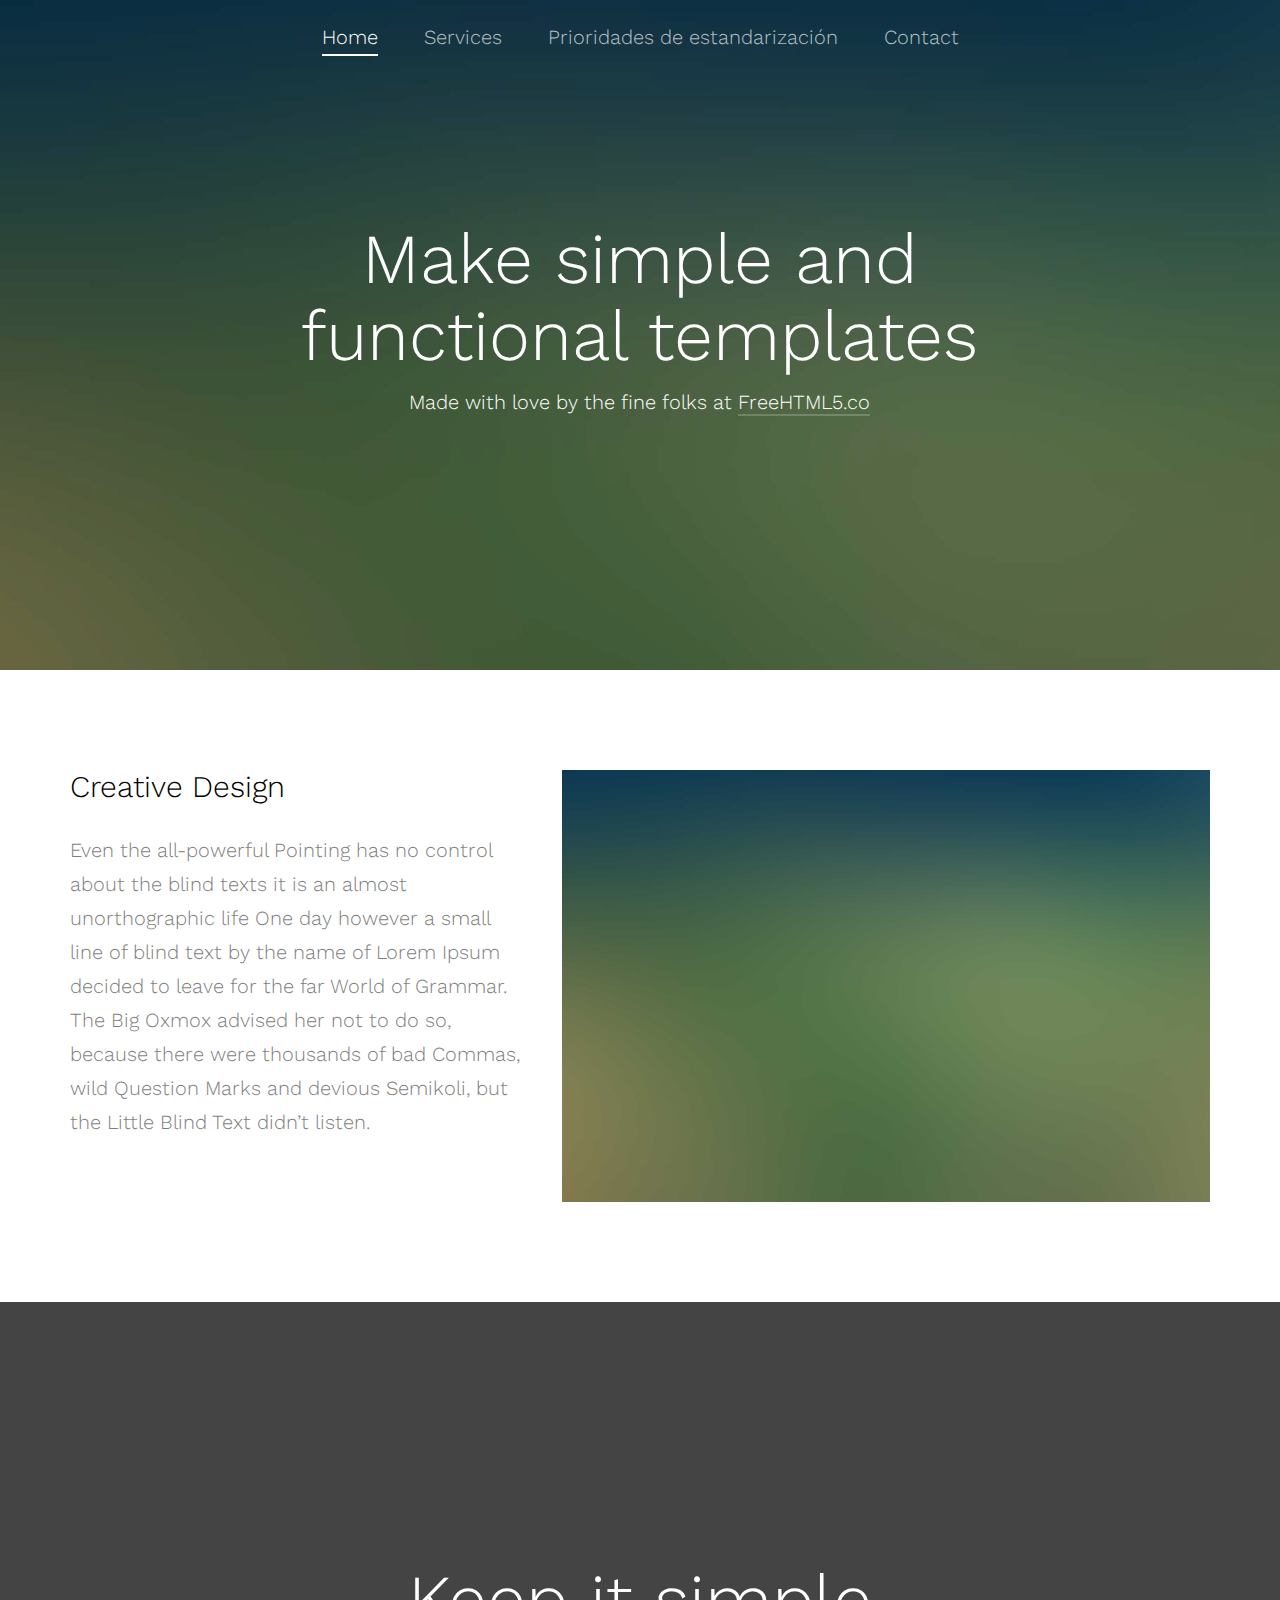
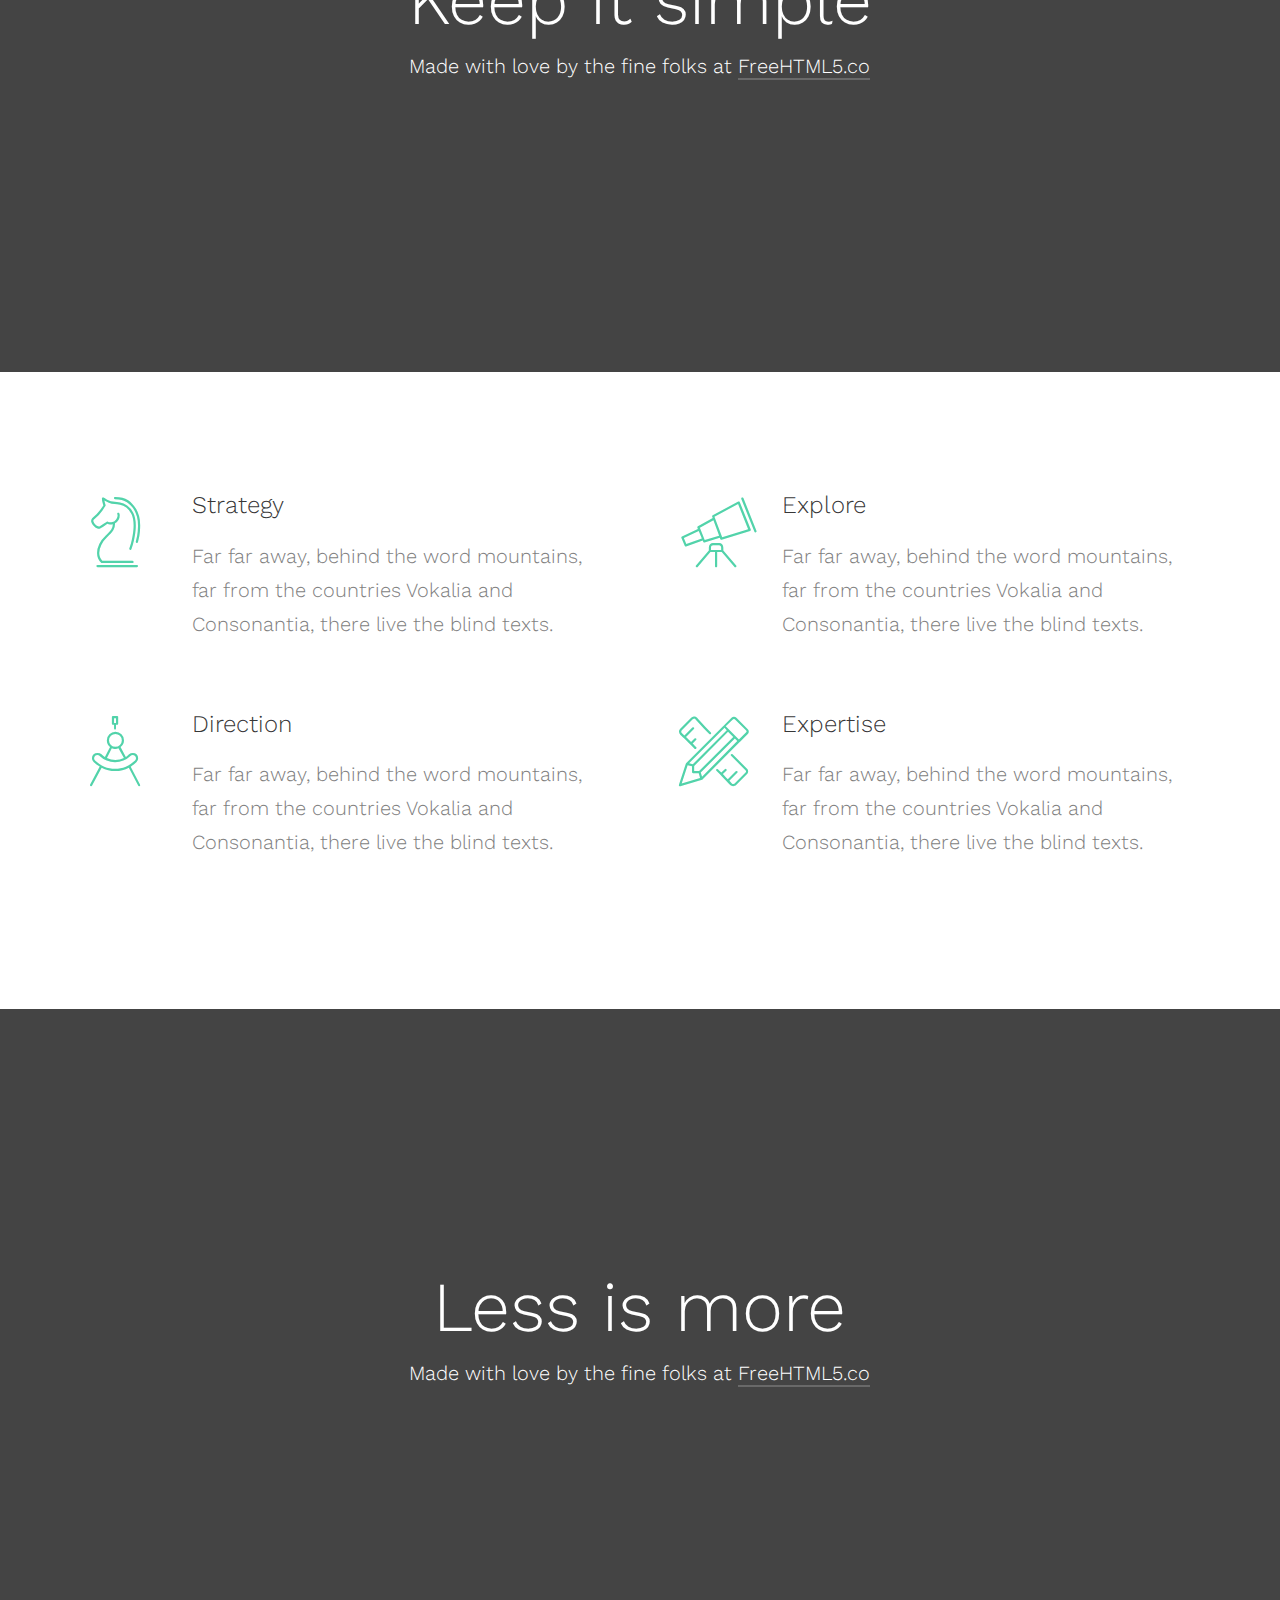
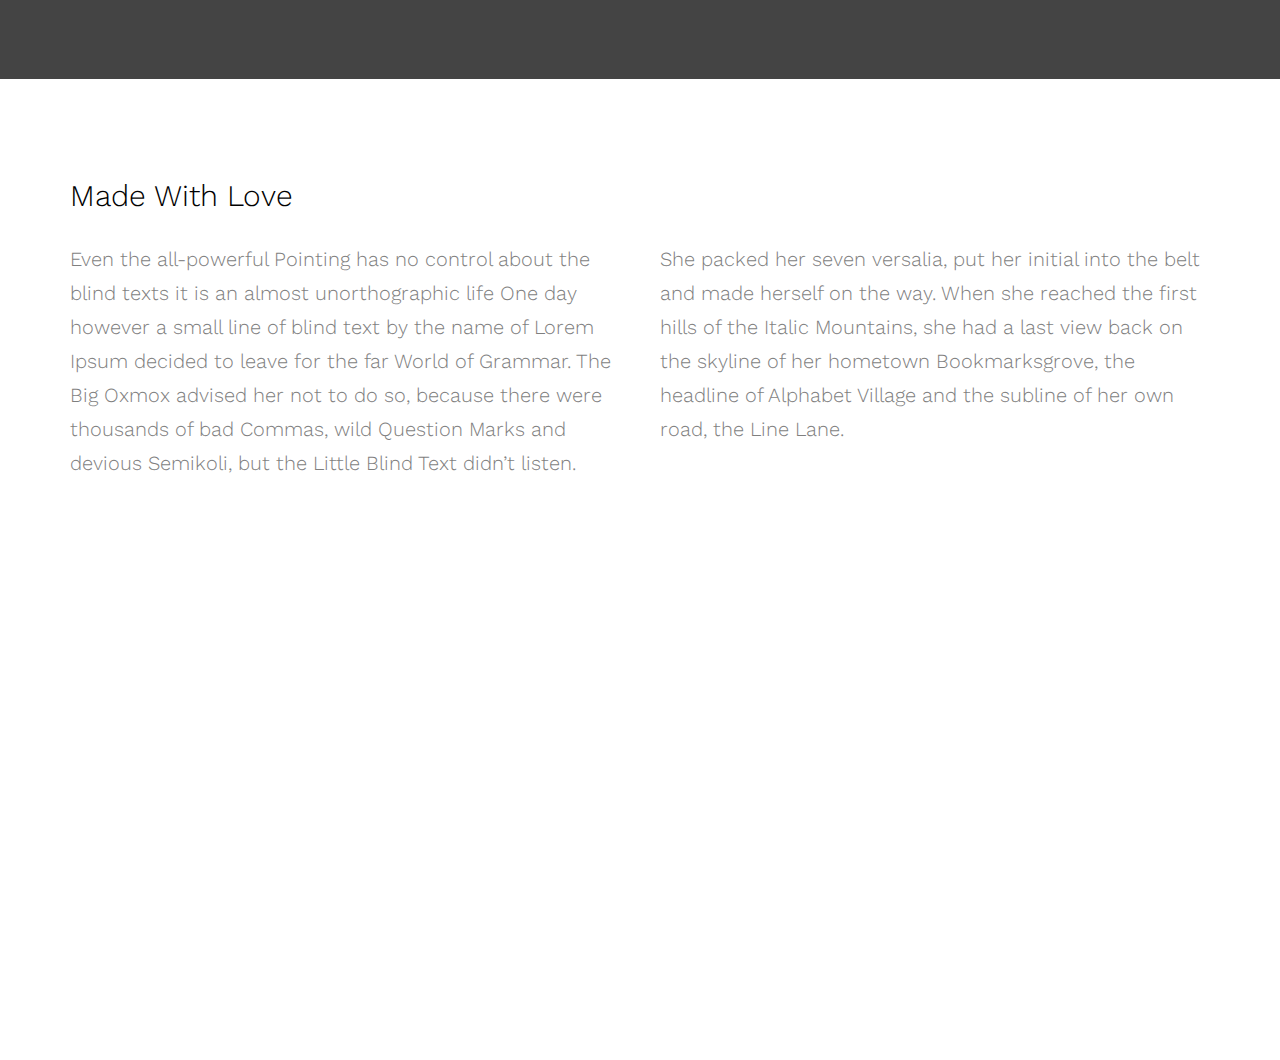
==== simple/index.html @ e77e8698 "Subiendo los cambios de la pagina about- Standarizacion" ====
<!DOCTYPE html>
<!--[if lt IE 7]>      <html class="no-js lt-ie9 lt-ie8 lt-ie7"> <![endif]-->
<!--[if IE 7]>         <html class="no-js lt-ie9 lt-ie8"> <![endif]-->
<!--[if IE 8]>         <html class="no-js lt-ie9"> <![endif]-->
<!--[if gt IE 8]><!--> <html class="no-js"> <!--<![endif]-->
	<head>
	<meta charset="utf-8">
	<meta http-equiv="X-UA-Compatible" content="IE=edge">
	<title>Simple &mdash; Free HTML5 Bootstrap Website Template by FreeHTML5.co</title>
	<meta name="viewport" content="width=device-width, initial-scale=1">
	<meta name="description" content="Free HTML5 Website Template by FreeHTML5.co" />
	<meta name="keywords" content="free html5, free template, free bootstrap, free website template, html5, css3, mobile first, responsive" />
	<meta name="author" content="FreeHTML5.co" />

  <!-- 
	//////////////////////////////////////////////////////

	FREE HTML5 TEMPLATE 
	DESIGNED & DEVELOPED by FreeHTML5.co
		
	Website: 		http://freehtml5.co/
	Email: 			info@freehtml5.co
	Twitter: 		http://twitter.com/fh5co
	Facebook: 		https://www.facebook.com/fh5co

	//////////////////////////////////////////////////////
	 -->

  	<!-- Facebook and Twitter integration -->
	<meta property="og:title" content=""/>
	<meta property="og:image" content=""/>
	<meta property="og:url" content=""/>
	<meta property="og:site_name" content=""/>
	<meta property="og:description" content=""/>
	<meta name="twitter:title" content="" />
	<meta name="twitter:image" content="" />
	<meta name="twitter:url" content="" />
	<meta name="twitter:card" content="" />

	<!-- Place favicon.ico and apple-touch-icon.png in the root directory -->
	<link rel="shortcut icon" href="favicon.ico">

	<link href='https://fonts.googleapis.com/css?family=Work+Sans:400,300,600,400italic,700' rel='stylesheet' type='text/css'>
	
	<!-- Animate.css -->
	<link rel="stylesheet" href="css/animate.css">
	
	<!-- Magnific Popup -->
	<link rel="stylesheet" href="css/magnific-popup.css">
	<!-- Bootstrap  -->
	<link rel="stylesheet" href="css/bootstrap.css">
	<!-- Icomoon Icon Fonts-->
	<link rel="stylesheet" href="css/icomoon.css">
	<!-- Theme style  -->
	<link rel="stylesheet" href="css/style.css">

	<!-- Modernizr JS -->
	<script src="js/modernizr-2.6.2.min.js"></script>
	<!-- FOR IE9 below -->
	<!--[if lt IE 9]>
	<script src="js/respond.min.js"></script>
	<![endif]-->

	</head>
	<body>
	
	<div id="fh5co-wrap">
		<header id="fh5co-header">
			<div class="container">
				<nav class="fh5co-main-nav">
					<ul>
						<li class="fh5co-active"><a href="index.html"><span>Home</span></a></li>
						<li><a href="services.html"><span>Services</span></a></li>
						<li><a href="about.html"><span>Prioridades de estandarización</span></a></li>
						<li><a href="contact.html"><span>Contact</span></a></li>
					</ul>
				</nav>
			</div>
		</header>

		<div class="fh5co-hero" style="background-image: url(images/hero_1.jpg);" data-stellar-background-ratio="0.5">
			<div class="overlay"></div>
			<div class="container">
				<div class="row">
					<div class="col-md-8 col-md-offset-2 col-sm-12 col-sm-offset-0 col-xs-12 col-xs-offset-0 text-center fh5co-table">
						<div class="fh5co-intro fh5co-table-cell">
							<h1 class="text-center">Make simple and functional templates</h1>
							<p>Made with love by the fine folks at <a href="http://freehtml5.co">FreeHTML5.co</a></p>
						</div>
					</div>
				</div>
			</div>
		</div>
		<div class="fh5co-section">
			<div class="container">
				<div class="row">
					<div class="col-md-5">
						<h2>Creative Design</h2>
						<p>Even the all-powerful Pointing has no control about the blind texts it is an almost unorthographic life One day however a small line of blind text by the name of Lorem Ipsum decided to leave for the far World of Grammar. The Big Oxmox advised her not to do so, because there were thousands of bad Commas, wild Question Marks and devious Semikoli, but the Little Blind Text didn’t listen.</p>
					</div>
					<div class="col-md-7">
						<img src="images/hero_1.jpg" alt="Free HTML5 by FreeHTML5.co" class="img-responsive">
					</div>
				</div>
			</div>
		</div>

		<div class="fh5co-parallax" style="background-image: url(images/hero_2.jpg);" data-stellar-background-ratio="0.5">
			<div class="overlay"></div>
			<div class="container">
				<div class="row">
					<div class="col-md-8 col-md-offset-2 col-sm-12 col-sm-offset-0 col-xs-12 col-xs-offset-0 text-center fh5co-table">
						<div class="fh5co-intro fh5co-table-cell">
							<h1 class="text-center">Keep it simple</h1>
							<p>Made with love by the fine folks at <a href="http://freehtml5.co">FreeHTML5.co</a></p>
						</div>
					</div>
				</div>
			</div>
		</div>

		<div class="fh5co-section">
			<div class="container">
				
				<div class="row">
					<div class="col-md-6">
						<div class="fh5co-feature animate-box" data-animate-effect="fadeInLeft">
							<div class="fh5co-icon">
								<i class="icon-strategy"></i>
							</div>
							<div class="fh5co-text">
								<h3>Strategy</h3>
								<p>Far far away, behind the word mountains, far from the countries Vokalia and Consonantia, there live the blind texts. </p>
							</div>
						</div>
					</div>
					<div class="col-md-6">
						<div class="fh5co-feature animate-box" data-animate-effect="fadeInLeft">
							<div class="fh5co-icon">
								<i class="icon-telescope"></i>
							</div>
							<div class="fh5co-text">
								<h3>Explore</h3>
								<p>Far far away, behind the word mountains, far from the countries Vokalia and Consonantia, there live the blind texts. </p>
							</div>
						</div>
					</div>

					<div class="col-md-6">
						<div class="fh5co-feature animate-box" data-animate-effect="fadeInLeft">
							<div class="fh5co-icon">
								<i class="icon-circle-compass"></i>
							</div>
							<div class="fh5co-text">
								<h3>Direction</h3>
								<p>Far far away, behind the word mountains, far from the countries Vokalia and Consonantia, there live the blind texts. </p>
							</div>
						</div>
					</div>
					<div class="col-md-6">
						<div class="fh5co-feature animate-box" data-animate-effect="fadeInLeft">
							<div class="fh5co-icon">
								<i class="icon-tools"></i>
							</div>
							<div class="fh5co-text">
								<h3>Expertise</h3>
								<p>Far far away, behind the word mountains, far from the countries Vokalia and Consonantia, there live the blind texts. </p>
							</div>
						</div>
					</div>

				</div>

			</div>
		</div>


		<div class="fh5co-parallax" style="background-image: url(images/hero_3.jpg);" data-stellar-background-ratio="0.5">
			<div class="overlay"></div>
			<div class="container">
				<div class="row">
					<div class="col-md-8 col-md-offset-2 col-sm-12 col-sm-offset-0 col-xs-12 col-xs-offset-0 text-center fh5co-table">
						<div class="fh5co-intro fh5co-table-cell">
							<h1 class="text-center">Less is more</h1>
							<p>Made with love by the fine folks at <a href="http://freehtml5.co">FreeHTML5.co</a></p>
						</div>
					</div>
				</div>
			</div>
		</div>

		<div class="fh5co-section">
			<div class="container">

				<div class="row">
					<div class="col-md-12">
						<div class="row">
							<div class="col-md-6">
								<h2>Made With Love</h2>
							</div>
						</div>
					</div>
					<div class="col-md-6">
						<p>Even the all-powerful Pointing has no control about the blind texts it is an almost unorthographic life One day however a small line of blind text by the name of Lorem Ipsum decided to leave for the far World of Grammar. The Big Oxmox advised her not to do so, because there were thousands of bad Commas, wild Question Marks and devious Semikoli, but the Little Blind Text didn’t listen.</p>
					</div>
					<div class="col-md-6">
						<p>She packed her seven versalia, put her initial into the belt and made herself on the way. When she reached the first hills of the Italic Mountains, she had a last view back on the skyline of her hometown Bookmarksgrove, the headline of Alphabet Village and the subline of her own road, the Line Lane.</p>
					</div>
				</div>

			</div>
		</div>

	</div> <!-- END fh5co-wrap -->


	<footer id="fh5co-footer">
		<div class="container">
			<div class="row">
				<div class="col-md-4">
					<h3>About Us</h3>
					<p>She packed her seven versalia, put her initial into the belt and made herself on the way. When she reached the first hills of the Italic Mountains.</p>
				</div>
				<div class="col-md-3 col-md-push-1">
					<h3>Quick Links</h3>
					<ul>
						<li><a href="#">About Us</a></li>
						<li><a href="#">Products</a></li>
						<li><a href="#">Services</a></li>
						<li><a href="#">Blog</a></li>
						<li><a href="#">Contact</a></li>
					</ul>
				</div>
				<div class="col-md-3 col-md-push-1">
					<h3>Follow Us</h3>
					<ul class="fh5co-social">
						<li><a href="#"><i class="icon-twitter"></i> <span>Twitter</span></a></li>
						<li><a href="#"><i class="icon-facebook"></i> <span>Facebook</span></a></li>
						<li><a href="#"><i class="icon-instagram"></i> <span>Instagram</span></a></li>
						<li><a href="#"><i class="icon-google"></i> <span>Google Plus</span></a></li>
					</ul>
				</div>
			</div>
			<div class="row">
				<div class="col-md-12 fh5co-copyright text-center">
					<p><small>&copy; 2016 Free HTML5 Simple. All Rights Reserved. </small> <small>Made with care by <a href="http://freehtml5.co/" target="_blank">FreeHTML5.co</a> Demo Images: <a href="http://unsplash.com" target="_blank">Unsplash</a></small></p>
				</div>
			</div>
		</div>
	</footer>
	
	<!-- jQuery -->
	<script src="js/jquery.min.js"></script>
	<!-- jQuery Easing -->
	<script src="js/jquery.easing.1.3.js"></script>
	<!-- Bootstrap -->
	<script src="js/bootstrap.min.js"></script>
	<!-- Waypoints -->
	<script src="js/jquery.waypoints.min.js"></script>
	<!-- Stellar -->
	<script src="js/jquery.stellar.min.js"></script>
	<!-- MAIN JS -->
	<script src="js/main.js"></script>

	</body>
</html>
---- simple/css/icomoon.css ----
@font-face {
    font-family: 'icomoon';
    src:    url('../fonts/icomoon/icomoon.eot?195opb');
    src:    url('../fonts/icomoon/icomoon.eot?195opb#iefix') format('embedded-opentype'),
        url('../fonts/icomoon/icomoon.ttf?195opb') format('truetype'),
        url('../fonts/icomoon/icomoon.woff?195opb') format('woff'),
        url('../fonts/icomoon/icomoon.svg?195opb#icomoon') format('svg');
    font-weight: normal;
    font-style: normal;
}

[class^="icon-"], [class*=" icon-"] {
    /* use !important to prevent issues with browser extensions that change fonts */
    font-family: 'icomoon' !important;
    speak: none;
    font-style: normal;
    font-weight: normal;
    font-variant: normal;
    text-transform: none;
    line-height: 1;

    /* Better Font Rendering =========== */
    -webkit-font-smoothing: antialiased;
    -moz-osx-font-smoothing: grayscale;
}

.icon-glass:before {
    content: "\f000";
}
.icon-music:before {
    content: "\f001";
}
.icon-search:before {
    content: "\f002";
}
.icon-envelope-o:before {
    content: "\f003";
}
.icon-heart:before {
    content: "\f004";
}
.icon-star:before {
    content: "\f005";
}
.icon-star-o:before {
    content: "\f006";
}
.icon-user:before {
    content: "\f007";
}
.icon-film:before {
    content: "\f008";
}
.icon-th-large:before {
    content: "\f009";
}
.icon-th:before {
    content: "\f00a";
}
.icon-th-list:before {
    content: "\f00b";
}
.icon-check:before {
    content: "\f00c";
}
.icon-close:before {
    content: "\f00d";
}
.icon-remove:before {
    content: "\f00d";
}
.icon-times:before {
    content: "\f00d";
}
.icon-search-plus:before {
    content: "\f00e";
}
.icon-search-minus:before {
    content: "\f010";
}
.icon-power-off:before {
    content: "\f011";
}
.icon-signal:before {
    content: "\f012";
}
.icon-cog:before {
    content: "\f013";
}
.icon-gear:before {
    content: "\f013";
}
.icon-trash-o:before {
    content: "\f014";
}
.icon-home:before {
    content: "\f015";
}
.icon-file-o:before {
    content: "\f016";
}
.icon-clock-o:before {
    content: "\f017";
}
.icon-road:before {
    content: "\f018";
}
.icon-download:before {
    content: "\f019";
}
.icon-arrow-circle-o-down:before {
    content: "\f01a";
}
.icon-arrow-circle-o-up:before {
    content: "\f01b";
}
.icon-inbox:before {
    content: "\f01c";
}
.icon-play-circle-o:before {
    content: "\f01d";
}
.icon-repeat:before {
    content: "\f01e";
}
.icon-rotate-right:before {
    content: "\f01e";
}
.icon-refresh:before {
    content: "\f021";
}
.icon-list-alt:before {
    content: "\f022";
}
.icon-lock:before {
    content: "\f023";
}
.icon-flag:before {
    content: "\f024";
}
.icon-headphones:before {
    content: "\f025";
}
.icon-volume-off:before {
    content: "\f026";
}
.icon-volume-down:before {
    content: "\f027";
}
.icon-volume-up:before {
    content: "\f028";
}
.icon-qrcode:before {
    content: "\f029";
}
.icon-barcode:before {
    content: "\f02a";
}
.icon-tag:before {
    content: "\f02b";
}
.icon-tags:before {
    content: "\f02c";
}
.icon-book:before {
    content: "\f02d";
}
.icon-bookmark:before {
    content: "\f02e";
}
.icon-print:before {
    content: "\f02f";
}
.icon-camera:before {
    content: "\f030";
}
.icon-font:before {
    content: "\f031";
}
.icon-bold:before {
    content: "\f032";
}
.icon-italic:before {
    content: "\f033";
}
.icon-text-height:before {
    content: "\f034";
}
.icon-text-width:before {
    content: "\f035";
}
.icon-align-left:before {
    content: "\f036";
}
.icon-align-center:before {
    content: "\f037";
}
.icon-align-right:before {
    content: "\f038";
}
.icon-align-justify:before {
    content: "\f039";
}
.icon-list:before {
    content: "\f03a";
}
.icon-dedent:before {
    content: "\f03b";
}
.icon-outdent:before {
    content: "\f03b";
}
.icon-indent:before {
    content: "\f03c";
}
.icon-video-camera:before {
    content: "\f03d";
}
.icon-image:before {
    content: "\f03e";
}
.icon-photo:before {
    content: "\f03e";
}
.icon-picture-o:before {
    content: "\f03e";
}
.icon-pencil:before {
    content: "\f040";
}
.icon-map-marker:before {
    content: "\f041";
}
.icon-adjust:before {
    content: "\f042";
}
.icon-tint:before {
    content: "\f043";
}
.icon-edit:before {
    content: "\f044";
}
.icon-pencil-square-o:before {
    content: "\f044";
}
.icon-share-square-o:before {
    content: "\f045";
}
.icon-check-square-o:before {
    content: "\f046";
}
.icon-arrows:before {
    content: "\f047";
}
.icon-step-backward:before {
    content: "\f048";
}
.icon-fast-backward:before {
    content: "\f049";
}
.icon-backward:before {
    content: "\f04a";
}
.icon-play:before {
    content: "\f04b";
}
.icon-pause:before {
    content: "\f04c";
}
.icon-stop:before {
    content: "\f04d";
}
.icon-forward:before {
    content: "\f04e";
}
.icon-fast-forward:before {
    content: "\f050";
}
.icon-step-forward:before {
    content: "\f051";
}
.icon-eject:before {
    content: "\f052";
}
.icon-chevron-left:before {
    content: "\f053";
}
.icon-chevron-right:before {
    content: "\f054";
}
.icon-plus-circle:before {
    content: "\f055";
}
.icon-minus-circle:before {
    content: "\f056";
}
.icon-times-circle:before {
    content: "\f057";
}
.icon-check-circle:before {
    content: "\f058";
}
.icon-question-circle:before {
    content: "\f059";
}
.icon-info-circle:before {
    content: "\f05a";
}
.icon-crosshairs:before {
    content: "\f05b";
}
.icon-times-circle-o:before {
    content: "\f05c";
}
.icon-check-circle-o:before {
    content: "\f05d";
}
.icon-ban:before {
    content: "\f05e";
}
.icon-arrow-left:before {
    content: "\f060";
}
.icon-arrow-right:before {
    content: "\f061";
}
.icon-arrow-up:before {
    content: "\f062";
}
.icon-arrow-down:before {
    content: "\f063";
}
.icon-mail-forward:before {
    content: "\f064";
}
.icon-share:before {
    content: "\f064";
}
.icon-expand:before {
    content: "\f065";
}
.icon-compress:before {
    content: "\f066";
}
.icon-plus:before {
    content: "\f067";
}
.icon-minus:before {
    content: "\f068";
}
.icon-asterisk:before {
    content: "\f069";
}
.icon-exclamation-circle:before {
    content: "\f06a";
}
.icon-gift:before {
    content: "\f06b";
}
.icon-leaf:before {
    content: "\f06c";
}
.icon-fire:before {
    content: "\f06d";
}
.icon-eye:before {
    content: "\f06e";
}
.icon-eye-slash:before {
    content: "\f070";
}
.icon-exclamation-triangle:before {
    content: "\f071";
}
.icon-warning:before {
    content: "\f071";
}
.icon-plane:before {
    content: "\f072";
}
.icon-calendar:before {
    content: "\f073";
}
.icon-random:before {
    content: "\f074";
}
.icon-comment:before {
    content: "\f075";
}
.icon-magnet:before {
    content: "\f076";
}
.icon-chevron-up:before {
    content: "\f077";
}
.icon-chevron-down:before {
    content: "\f078";
}
.icon-retweet:before {
    content: "\f079";
}
.icon-shopping-cart:before {
    content: "\f07a";
}
.icon-folder:before {
    content: "\f07b";
}
.icon-folder-open:before {
    content: "\f07c";
}
.icon-arrows-v:before {
    content: "\f07d";
}
.icon-arrows-h:before {
    content: "\f07e";
}
.icon-bar-chart:before {
    content: "\f080";
}
.icon-bar-chart-o:before {
    content: "\f080";
}
.icon-twitter-square:before {
    content: "\f081";
}
.icon-facebook-square:before {
    content: "\f082";
}
.icon-camera-retro:before {
    content: "\f083";
}
.icon-key:before {
    content: "\f084";
}
.icon-cogs:before {
    content: "\f085";
}
.icon-gears:before {
    content: "\f085";
}
.icon-comments:before {
    content: "\f086";
}
.icon-thumbs-o-up:before {
    content: "\f087";
}
.icon-thumbs-o-down:before {
    content: "\f088";
}
.icon-star-half:before {
    content: "\f089";
}
.icon-heart-o:before {
    content: "\f08a";
}
.icon-sign-out:before {
    content: "\f08b";
}
.icon-linkedin-square:before {
    content: "\f08c";
}
.icon-thumb-tack:before {
    content: "\f08d";
}
.icon-external-link:before {
    content: "\f08e";
}
.icon-sign-in:before {
    content: "\f090";
}
.icon-trophy:before {
    content: "\f091";
}
.icon-github-square:before {
    content: "\f092";
}
.icon-upload:before {
    content: "\f093";
}
.icon-lemon-o:before {
    content: "\f094";
}
.icon-phone:before {
    content: "\f095";
}
.icon-square-o:before {
    content: "\f096";
}
.icon-bookmark-o:before {
    content: "\f097";
}
.icon-phone-square:before {
    content: "\f098";
}
.icon-twitter:before {
    content: "\f099";
}
.icon-facebook:before {
    content: "\f09a";
}
.icon-facebook-f:before {
    content: "\f09a";
}
.icon-github:before {
    content: "\f09b";
}
.icon-unlock:before {
    content: "\f09c";
}
.icon-credit-card:before {
    content: "\f09d";
}
.icon-feed:before {
    content: "\f09e";
}
.icon-rss:before {
    content: "\f09e";
}
.icon-hdd-o:before {
    content: "\f0a0";
}
.icon-bullhorn:before {
    content: "\f0a1";
}
.icon-bell-o:before {
    content: "\f0a2";
}
.icon-certificate:before {
    content: "\f0a3";
}
.icon-hand-o-right:before {
    content: "\f0a4";
}
.icon-hand-o-left:before {
    content: "\f0a5";
}
.icon-hand-o-up:before {
    content: "\f0a6";
}
.icon-hand-o-down:before {
    content: "\f0a7";
}
.icon-arrow-circle-left:before {
    content: "\f0a8";
}
.icon-arrow-circle-right:before {
    content: "\f0a9";
}
.icon-arrow-circle-up:before {
    content: "\f0aa";
}
.icon-arrow-circle-down:before {
    content: "\f0ab";
}
.icon-globe:before {
    content: "\f0ac";
}
.icon-wrench:before {
    content: "\f0ad";
}
.icon-tasks:before {
    content: "\f0ae";
}
.icon-filter:before {
    content: "\f0b0";
}
.icon-briefcase:before {
    content: "\f0b1";
}
.icon-arrows-alt:before {
    content: "\f0b2";
}
.icon-group:before {
    content: "\f0c0";
}
.icon-users:before {
    content: "\f0c0";
}
.icon-chain:before {
    content: "\f0c1";
}
.icon-link:before {
    content: "\f0c1";
}
.icon-cloud:before {
    content: "\f0c2";
}
.icon-flask:before {
    content: "\f0c3";
}
.icon-cut:before {
    content: "\f0c4";
}
.icon-scissors:before {
    content: "\f0c4";
}
.icon-copy:before {
    content: "\f0c5";
}
.icon-files-o:before {
    content: "\f0c5";
}
.icon-paperclip:before {
    content: "\f0c6";
}
.icon-floppy-o:before {
    content: "\f0c7";
}
.icon-save:before {
    content: "\f0c7";
}
.icon-square:before {
    content: "\f0c8";
}
.icon-bars:before {
    content: "\f0c9";
}
.icon-navicon:before {
    content: "\f0c9";
}
.icon-reorder:before {
    content: "\f0c9";
}
.icon-list-ul:before {
    content: "\f0ca";
}
.icon-list-ol:before {
    content: "\f0cb";
}
.icon-strikethrough:before {
    content: "\f0cc";
}
.icon-underline:before {
    content: "\f0cd";
}
.icon-table:before {
    content: "\f0ce";
}
.icon-magic:before {
    content: "\f0d0";
}
.icon-truck:before {
    content: "\f0d1";
}
.icon-pinterest:before {
    content: "\f0d2";
}
.icon-pinterest-square:before {
    content: "\f0d3";
}
.icon-google-plus-square:before {
    content: "\f0d4";
}
.icon-google-plus:before {
    content: "\f0d5";
}
.icon-money:before {
    content: "\f0d6";
}
.icon-caret-down:before {
    content: "\f0d7";
}
.icon-caret-up:before {
    content: "\f0d8";
}
.icon-caret-left:before {
    content: "\f0d9";
}
.icon-caret-right:before {
    content: "\f0da";
}
.icon-columns:before {
    content: "\f0db";
}
.icon-sort:before {
    content: "\f0dc";
}
.icon-unsorted:before {
    content: "\f0dc";
}
.icon-sort-desc:before {
    content: "\f0dd";
}
.icon-sort-down:before {
    content: "\f0dd";
}
.icon-sort-asc:before {
    content: "\f0de";
}
.icon-sort-up:before {
    content: "\f0de";
}
.icon-envelope:before {
    content: "\f0e0";
}
.icon-linkedin:before {
    content: "\f0e1";
}
.icon-rotate-left:before {
    content: "\f0e2";
}
.icon-undo:before {
    content: "\f0e2";
}
.icon-gavel:before {
    content: "\f0e3";
}
.icon-legal:before {
    content: "\f0e3";
}
.icon-dashboard:before {
    content: "\f0e4";
}
.icon-tachometer:before {
    content: "\f0e4";
}
.icon-comment-o:before {
    content: "\f0e5";
}
.icon-comments-o:before {
    content: "\f0e6";
}
.icon-bolt:before {
    content: "\f0e7";
}
.icon-flash:before {
    content: "\f0e7";
}
.icon-sitemap:before {
    content: "\f0e8";
}
.icon-umbrella:before {
    content: "\f0e9";
}
.icon-clipboard:before {
    content: "\f0ea";
}
.icon-paste:before {
    content: "\f0ea";
}
.icon-lightbulb-o:before {
    content: "\f0eb";
}
.icon-exchange:before {
    content: "\f0ec";
}
.icon-cloud-download:before {
    content: "\f0ed";
}
.icon-cloud-upload:before {
    content: "\f0ee";
}
.icon-user-md:before {
    content: "\f0f0";
}
.icon-stethoscope:before {
    content: "\f0f1";
}
.icon-suitcase:before {
    content: "\f0f2";
}
.icon-bell:before {
    content: "\f0f3";
}
.icon-coffee:before {
    content: "\f0f4";
}
.icon-cutlery:before {
    content: "\f0f5";
}
.icon-file-text-o:before {
    content: "\f0f6";
}
.icon-building-o:before {
    content: "\f0f7";
}
.icon-hospital-o:before {
    content: "\f0f8";
}
.icon-ambulance:before {
    content: "\f0f9";
}
.icon-medkit:before {
    content: "\f0fa";
}
.icon-fighter-jet:before {
    content: "\f0fb";
}
.icon-beer:before {
    content: "\f0fc";
}
.icon-h-square:before {
    content: "\f0fd";
}
.icon-plus-square:before {
    content: "\f0fe";
}
.icon-angle-double-left:before {
    content: "\f100";
}
.icon-angle-double-right:before {
    content: "\f101";
}
.icon-angle-double-up:before {
    content: "\f102";
}
.icon-angle-double-down:before {
    content: "\f103";
}
.icon-angle-left:before {
    content: "\f104";
}
.icon-angle-right:before {
    content: "\f105";
}
.icon-angle-up:before {
    content: "\f106";
}
.icon-angle-down:before {
    content: "\f107";
}
.icon-desktop:before {
    content: "\f108";
}
.icon-laptop:before {
    content: "\f109";
}
.icon-tablet:before {
    content: "\f10a";
}
.icon-mobile:before {
    content: "\f10b";
}
.icon-mobile-phone:before {
    content: "\f10b";
}
.icon-circle-o:before {
    content: "\f10c";
}
.icon-quote-left:before {
    content: "\f10d";
}
.icon-quote-right:before {
    content: "\f10e";
}
.icon-spinner:before {
    content: "\f110";
}
.icon-circle:before {
    content: "\f111";
}
.icon-mail-reply:before {
    content: "\f112";
}
.icon-reply:before {
    content: "\f112";
}
.icon-github-alt:before {
    content: "\f113";
}
.icon-folder-o:before {
    content: "\f114";
}
.icon-folder-open-o:before {
    content: "\f115";
}
.icon-smile-o:before {
    content: "\f118";
}
.icon-frown-o:before {
    content: "\f119";
}
.icon-meh-o:before {
    content: "\f11a";
}
.icon-gamepad:before {
    content: "\f11b";
}
.icon-keyboard-o:before {
    content: "\f11c";
}
.icon-flag-o:before {
    content: "\f11d";
}
.icon-flag-checkered:before {
    content: "\f11e";
}
.icon-terminal:before {
    content: "\f120";
}
.icon-code:before {
    content: "\f121";
}
.icon-mail-reply-all:before {
    content: "\f122";
}
.icon-reply-all:before {
    content: "\f122";
}
.icon-star-half-empty:before {
    content: "\f123";
}
.icon-star-half-full:before {
    content: "\f123";
}
.icon-star-half-o:before {
    content: "\f123";
}
.icon-location-arrow:before {
    content: "\f124";
}
.icon-crop:before {
    content: "\f125";
}
.icon-code-fork:before {
    content: "\f126";
}
.icon-chain-broken:before {
    content: "\f127";
}
.icon-unlink:before {
    content: "\f127";
}
.icon-question:before {
    content: "\f128";
}
.icon-info:before {
    content: "\f129";
}
.icon-exclamation:before {
    content: "\f12a";
}
.icon-superscript:before {
    content: "\f12b";
}
.icon-subscript:before {
    content: "\f12c";
}
.icon-eraser:before {
    content: "\f12d";
}
.icon-puzzle-piece:before {
    content: "\f12e";
}
.icon-microphone:before {
    content: "\f130";
}
.icon-microphone-slash:before {
    content: "\f131";
}
.icon-shield:before {
    content: "\f132";
}
.icon-calendar-o:before {
    content: "\f133";
}
.icon-fire-extinguisher:before {
    content: "\f134";
}
.icon-rocket:before {
    content: "\f135";
}
.icon-maxcdn:before {
    content: "\f136";
}
.icon-chevron-circle-left:before {
    content: "\f137";
}
.icon-chevron-circle-right:before {
    content: "\f138";
}
.icon-chevron-circle-up:before {
    content: "\f139";
}
.icon-chevron-circle-down:before {
    content: "\f13a";
}
.icon-html5:before {
    content: "\f13b";
}
.icon-css3:before {
    content: "\f13c";
}
.icon-anchor:before {
    content: "\f13d";
}
.icon-unlock-alt:before {
    content: "\f13e";
}
.icon-bullseye:before {
    content: "\f140";
}
.icon-ellipsis-h:before {
    content: "\f141";
}
.icon-ellipsis-v:before {
    content: "\f142";
}
.icon-rss-square:before {
    content: "\f143";
}
.icon-play-circle:before {
    content: "\f144";
}
.icon-ticket:before {
    content: "\f145";
}
.icon-minus-square:before {
    content: "\f146";
}
.icon-minus-square-o:before {
    content: "\f147";
}
.icon-level-up:before {
    content: "\f148";
}
.icon-level-down:before {
    content: "\f149";
}
.icon-check-square:before {
    content: "\f14a";
}
.icon-pencil-square:before {
    content: "\f14b";
}
.icon-external-link-square:before {
    content: "\f14c";
}
.icon-share-square:before {
    content: "\f14d";
}
.icon-compass:before {
    content: "\f14e";
}
.icon-caret-square-o-down:before {
    content: "\f150";
}
.icon-toggle-down:before {
    content: "\f150";
}
.icon-caret-square-o-up:before {
    content: "\f151";
}
.icon-toggle-up:before {
    content: "\f151";
}
.icon-caret-square-o-right:before {
    content: "\f152";
}
.icon-toggle-right:before {
    content: "\f152";
}
.icon-eur:before {
    content: "\f153";
}
.icon-euro:before {
    content: "\f153";
}
.icon-gbp:before {
    content: "\f154";
}
.icon-dollar:before {
    content: "\f155";
}
.icon-usd:before {
    content: "\f155";
}
.icon-inr:before {
    content: "\f156";
}
.icon-rupee:before {
    content: "\f156";
}
.icon-cny:before {
    content: "\f157";
}
.icon-jpy:before {
    content: "\f157";
}
.icon-rmb:before {
    content: "\f157";
}
.icon-yen:before {
    content: "\f157";
}
.icon-rouble:before {
    content: "\f158";
}
.icon-rub:before {
    content: "\f158";
}
.icon-ruble:before {
    content: "\f158";
}
.icon-krw:before {
    content: "\f159";
}
.icon-won:before {
    content: "\f159";
}
.icon-bitcoin:before {
    content: "\f15a";
}
.icon-btc:before {
    content: "\f15a";
}
.icon-file:before {
    content: "\f15b";
}
.icon-file-text:before {
    content: "\f15c";
}
.icon-sort-alpha-asc:before {
    content: "\f15d";
}
.icon-sort-alpha-desc:before {
    content: "\f15e";
}
.icon-sort-amount-asc:before {
    content: "\f160";
}
.icon-sort-amount-desc:before {
    content: "\f161";
}
.icon-sort-numeric-asc:before {
    content: "\f162";
}
.icon-sort-numeric-desc:before {
    content: "\f163";
}
.icon-thumbs-up:before {
    content: "\f164";
}
.icon-thumbs-down:before {
    content: "\f165";
}
.icon-youtube-square:before {
    content: "\f166";
}
.icon-youtube:before {
    content: "\f167";
}
.icon-xing:before {
    content: "\f168";
}
.icon-xing-square:before {
    content: "\f169";
}
.icon-youtube-play:before {
    content: "\f16a";
}
.icon-dropbox:before {
    content: "\f16b";
}
.icon-stack-overflow:before {
    content: "\f16c";
}
.icon-instagram:before {
    content: "\f16d";
}
.icon-flickr:before {
    content: "\f16e";
}
.icon-adn:before {
    content: "\f170";
}
.icon-bitbucket:before {
    content: "\f171";
}
.icon-bitbucket-square:before {
    content: "\f172";
}
.icon-tumblr:before {
    content: "\f173";
}
.icon-tumblr-square:before {
    content: "\f174";
}
.icon-long-arrow-down:before {
    content: "\f175";
}
.icon-long-arrow-up:before {
    content: "\f176";
}
.icon-long-arrow-left:before {
    content: "\f177";
}
.icon-long-arrow-right:before {
    content: "\f178";
}
.icon-apple:before {
    content: "\f179";
}
.icon-windows:before {
    content: "\f17a";
}
.icon-android:before {
    content: "\f17b";
}
.icon-linux:before {
    content: "\f17c";
}
.icon-dribbble:before {
    content: "\f17d";
}
.icon-skype:before {
    content: "\f17e";
}
.icon-foursquare:before {
    content: "\f180";
}
.icon-trello:before {
    content: "\f181";
}
.icon-female:before {
    content: "\f182";
}
.icon-male:before {
    content: "\f183";
}
.icon-gittip:before {
    content: "\f184";
}
.icon-gratipay:before {
    content: "\f184";
}
.icon-sun-o:before {
    content: "\f185";
}
.icon-moon-o:before {
    content: "\f186";
}
.icon-archive:before {
    content: "\f187";
}
.icon-bug:before {
    content: "\f188";
}
.icon-vk:before {
    content: "\f189";
}
.icon-weibo:before {
    content: "\f18a";
}
.icon-renren:before {
    content: "\f18b";
}
.icon-pagelines:before {
    content: "\f18c";
}
.icon-stack-exchange:before {
    content: "\f18d";
}
.icon-arrow-circle-o-right:before {
    content: "\f18e";
}
.icon-arrow-circle-o-left:before {
    content: "\f190";
}
.icon-caret-square-o-left:before {
    content: "\f191";
}
.icon-toggle-left:before {
    content: "\f191";
}
.icon-dot-circle-o:before {
    content: "\f192";
}
.icon-wheelchair:before {
    content: "\f193";
}
.icon-vimeo-square:before {
    content: "\f194";
}
.icon-try:before {
    content: "\f195";
}
.icon-turkish-lira:before {
    content: "\f195";
}
.icon-plus-square-o:before {
    content: "\f196";
}
.icon-space-shuttle:before {
    content: "\f197";
}
.icon-slack:before {
    content: "\f198";
}
.icon-envelope-square:before {
    content: "\f199";
}
.icon-wordpress:before {
    content: "\f19a";
}
.icon-openid:before {
    content: "\f19b";
}
.icon-bank:before {
    content: "\f19c";
}
.icon-institution:before {
    content: "\f19c";
}
.icon-university:before {
    content: "\f19c";
}
.icon-graduation-cap:before {
    content: "\f19d";
}
.icon-mortar-board:before {
    content: "\f19d";
}
.icon-yahoo:before {
    content: "\f19e";
}
.icon-google:before {
    content: "\f1a0";
}
.icon-reddit:before {
    content: "\f1a1";
}
.icon-reddit-square:before {
    content: "\f1a2";
}
.icon-stumbleupon-circle:before {
    content: "\f1a3";
}
.icon-stumbleupon:before {
    content: "\f1a4";
}
.icon-delicious:before {
    content: "\f1a5";
}
.icon-digg:before {
    content: "\f1a6";
}
.icon-pied-piper-pp:before {
    content: "\f1a7";
}
.icon-pied-piper-alt:before {
    content: "\f1a8";
}
.icon-drupal:before {
    content: "\f1a9";
}
.icon-joomla:before {
    content: "\f1aa";
}
.icon-language:before {
    content: "\f1ab";
}
.icon-fax:before {
    content: "\f1ac";
}
.icon-building:before {
    content: "\f1ad";
}
.icon-child:before {
    content: "\f1ae";
}
.icon-paw:before {
    content: "\f1b0";
}
.icon-spoon:before {
    content: "\f1b1";
}
.icon-cube:before {
    content: "\f1b2";
}
.icon-cubes:before {
    content: "\f1b3";
}
.icon-behance:before {
    content: "\f1b4";
}
.icon-behance-square:before {
    content: "\f1b5";
}
.icon-steam:before {
    content: "\f1b6";
}
.icon-steam-square:before {
    content: "\f1b7";
}
.icon-recycle:before {
    content: "\f1b8";
}
.icon-automobile:before {
    content: "\f1b9";
}
.icon-car:before {
    content: "\f1b9";
}
.icon-cab:before {
    content: "\f1ba";
}
.icon-taxi:before {
    content: "\f1ba";
}
.icon-tree:before {
    content: "\f1bb";
}
.icon-spotify:before {
    content: "\f1bc";
}
.icon-deviantart:before {
    content: "\f1bd";
}
.icon-soundcloud:before {
    content: "\f1be";
}
.icon-database:before {
    content: "\f1c0";
}
.icon-file-pdf-o:before {
    content: "\f1c1";
}
.icon-file-word-o:before {
    content: "\f1c2";
}
.icon-file-excel-o:before {
    content: "\f1c3";
}
.icon-file-powerpoint-o:before {
    content: "\f1c4";
}
.icon-file-image-o:before {
    content: "\f1c5";
}
.icon-file-photo-o:before {
    content: "\f1c5";
}
.icon-file-picture-o:before {
    content: "\f1c5";
}
.icon-file-archive-o:before {
    content: "\f1c6";
}
.icon-file-zip-o:before {
    content: "\f1c6";
}
.icon-file-audio-o:before {
    content: "\f1c7";
}
.icon-file-sound-o:before {
    content: "\f1c7";
}
.icon-file-movie-o:before {
    content: "\f1c8";
}
.icon-file-video-o:before {
    content: "\f1c8";
}
.icon-file-code-o:before {
    content: "\f1c9";
}
.icon-vine:before {
    content: "\f1ca";
}
.icon-codepen:before {
    content: "\f1cb";
}
.icon-jsfiddle:before {
    content: "\f1cc";
}
.icon-life-bouy:before {
    content: "\f1cd";
}
.icon-life-buoy:before {
    content: "\f1cd";
}
.icon-life-ring:before {
    content: "\f1cd";
}
.icon-life-saver:before {
    content: "\f1cd";
}
.icon-support:before {
    content: "\f1cd";
}
.icon-circle-o-notch:before {
    content: "\f1ce";
}
.icon-ra:before {
    content: "\f1d0";
}
.icon-rebel:before {
    content: "\f1d0";
}
.icon-resistance:before {
    content: "\f1d0";
}
.icon-empire:before {
    content: "\f1d1";
}
.icon-ge:before {
    content: "\f1d1";
}
.icon-git-square:before {
    content: "\f1d2";
}
.icon-git:before {
    content: "\f1d3";
}
.icon-hacker-news:before {
    content: "\f1d4";
}
.icon-y-combinator-square:before {
    content: "\f1d4";
}
.icon-yc-square:before {
    content: "\f1d4";
}
.icon-tencent-weibo:before {
    content: "\f1d5";
}
.icon-qq:before {
    content: "\f1d6";
}
.icon-wechat:before {
    content: "\f1d7";
}
.icon-weixin:before {
    content: "\f1d7";
}
.icon-paper-plane:before {
    content: "\f1d8";
}
.icon-send:before {
    content: "\f1d8";
}
.icon-paper-plane-o:before {
    content: "\f1d9";
}
.icon-send-o:before {
    content: "\f1d9";
}
.icon-history:before {
    content: "\f1da";
}
.icon-circle-thin:before {
    content: "\f1db";
}
.icon-header:before {
    content: "\f1dc";
}
.icon-paragraph:before {
    content: "\f1dd";
}
.icon-sliders:before {
    content: "\f1de";
}
.icon-share-alt:before {
    content: "\f1e0";
}
.icon-share-alt-square:before {
    content: "\f1e1";
}
.icon-bomb:before {
    content: "\f1e2";
}
.icon-futbol-o:before {
    content: "\f1e3";
}
.icon-soccer-ball-o:before {
    content: "\f1e3";
}
.icon-tty:before {
    content: "\f1e4";
}
.icon-binoculars:before {
    content: "\f1e5";
}
.icon-plug:before {
    content: "\f1e6";
}
.icon-slideshare:before {
    content: "\f1e7";
}
.icon-twitch:before {
    content: "\f1e8";
}
.icon-yelp:before {
    content: "\f1e9";
}
.icon-newspaper-o:before {
    content: "\f1ea";
}
.icon-wifi:before {
    content: "\f1eb";
}
.icon-calculator:before {
    content: "\f1ec";
}
.icon-paypal:before {
    content: "\f1ed";
}
.icon-google-wallet:before {
    content: "\f1ee";
}
.icon-cc-visa:before {
    content: "\f1f0";
}
.icon-cc-mastercard:before {
    content: "\f1f1";
}
.icon-cc-discover:before {
    content: "\f1f2";
}
.icon-cc-amex:before {
    content: "\f1f3";
}
.icon-cc-paypal:before {
    content: "\f1f4";
}
.icon-cc-stripe:before {
    content: "\f1f5";
}
.icon-bell-slash:before {
    content: "\f1f6";
}
.icon-bell-slash-o:before {
    content: "\f1f7";
}
.icon-trash:before {
    content: "\f1f8";
}
.icon-copyright:before {
    content: "\f1f9";
}
.icon-at:before {
    content: "\f1fa";
}
.icon-eyedropper:before {
    content: "\f1fb";
}
.icon-paint-brush:before {
    content: "\f1fc";
}
.icon-birthday-cake:before {
    content: "\f1fd";
}
.icon-area-chart:before {
    content: "\f1fe";
}
.icon-pie-chart:before {
    content: "\f200";
}
.icon-line-chart:before {
    content: "\f201";
}
.icon-lastfm:before {
    content: "\f202";
}
.icon-lastfm-square:before {
    content: "\f203";
}
.icon-toggle-off:before {
    content: "\f204";
}
.icon-toggle-on:before {
    content: "\f205";
}
.icon-bicycle:before {
    content: "\f206";
}
.icon-bus:before {
    content: "\f207";
}
.icon-ioxhost:before {
    content: "\f208";
}
.icon-angellist:before {
    content: "\f209";
}
.icon-cc:before {
    content: "\f20a";
}
.icon-ils:before {
    content: "\f20b";
}
.icon-shekel:before {
    content: "\f20b";
}
.icon-sheqel:before {
    content: "\f20b";
}
.icon-meanpath:before {
    content: "\f20c";
}
.icon-buysellads:before {
    content: "\f20d";
}
.icon-connectdevelop:before {
    content: "\f20e";
}
.icon-dashcube:before {
    content: "\f210";
}
.icon-forumbee:before {
    content: "\f211";
}
.icon-leanpub:before {
    content: "\f212";
}
.icon-sellsy:before {
    content: "\f213";
}
.icon-shirtsinbulk:before {
    content: "\f214";
}
.icon-simplybuilt:before {
    content: "\f215";
}
.icon-skyatlas:before {
    content: "\f216";
}
.icon-cart-plus:before {
    content: "\f217";
}
.icon-cart-arrow-down:before {
    content: "\f218";
}
.icon-diamond:before {
    content: "\f219";
}
.icon-ship:before {
    content: "\f21a";
}
.icon-user-secret:before {
    content: "\f21b";
}
.icon-motorcycle:before {
    content: "\f21c";
}
.icon-street-view:before {
    content: "\f21d";
}
.icon-heartbeat:before {
    content: "\f21e";
}
.icon-venus:before {
    content: "\f221";
}
.icon-mars:before {
    content: "\f222";
}
.icon-mercury:before {
    content: "\f223";
}
.icon-intersex:before {
    content: "\f224";
}
.icon-transgender:before {
    content: "\f224";
}
.icon-transgender-alt:before {
    content: "\f225";
}
.icon-venus-double:before {
    content: "\f226";
}
.icon-mars-double:before {
    content: "\f227";
}
.icon-venus-mars:before {
    content: "\f228";
}
.icon-mars-stroke:before {
    content: "\f229";
}
.icon-mars-stroke-v:before {
    content: "\f22a";
}
.icon-mars-stroke-h:before {
    content: "\f22b";
}
.icon-neuter:before {
    content: "\f22c";
}
.icon-genderless:before {
    content: "\f22d";
}
.icon-facebook-official:before {
    content: "\f230";
}
.icon-pinterest-p:before {
    content: "\f231";
}
.icon-whatsapp:before {
    content: "\f232";
}
.icon-server:before {
    content: "\f233";
}
.icon-user-plus:before {
    content: "\f234";
}
.icon-user-times:before {
    content: "\f235";
}
.icon-bed:before {
    content: "\f236";
}
.icon-hotel:before {
    content: "\f236";
}
.icon-viacoin:before {
    content: "\f237";
}
.icon-train:before {
    content: "\f238";
}
.icon-subway:before {
    content: "\f239";
}
.icon-medium:before {
    content: "\f23a";
}
.icon-y-combinator:before {
    content: "\f23b";
}
.icon-yc:before {
    content: "\f23b";
}
.icon-optin-monster:before {
    content: "\f23c";
}
.icon-opencart:before {
    content: "\f23d";
}
.icon-expeditedssl:before {
    content: "\f23e";
}
.icon-battery-4:before {
    content: "\f240";
}
.icon-battery-full:before {
    content: "\f240";
}
.icon-battery-3:before {
    content: "\f241";
}
.icon-battery-three-quarters:before {
    content: "\f241";
}
.icon-battery-2:before {
    content: "\f242";
}
.icon-battery-half:before {
    content: "\f242";
}
.icon-battery-1:before {
    content: "\f243";
}
.icon-battery-quarter:before {
    content: "\f243";
}
.icon-battery-0:before {
    content: "\f244";
}
.icon-battery-empty:before {
    content: "\f244";
}
.icon-mouse-pointer:before {
    content: "\f245";
}
.icon-i-cursor:before {
    content: "\f246";
}
.icon-object-group:before {
    content: "\f247";
}
.icon-object-ungroup:before {
    content: "\f248";
}
.icon-sticky-note:before {
    content: "\f249";
}
.icon-sticky-note-o:before {
    content: "\f24a";
}
.icon-cc-jcb:before {
    content: "\f24b";
}
.icon-cc-diners-club:before {
    content: "\f24c";
}
.icon-clone:before {
    content: "\f24d";
}
.icon-balance-scale:before {
    content: "\f24e";
}
.icon-hourglass-o:before {
    content: "\f250";
}
.icon-hourglass-1:before {
    content: "\f251";
}
.icon-hourglass-start:before {
    content: "\f251";
}
.icon-hourglass-2:before {
    content: "\f252";
}
.icon-hourglass-half:before {
    content: "\f252";
}
.icon-hourglass-3:before {
    content: "\f253";
}
.icon-hourglass-end:before {
    content: "\f253";
}
.icon-hourglass:before {
    content: "\f254";
}
.icon-hand-grab-o:before {
    content: "\f255";
}
.icon-hand-rock-o:before {
    content: "\f255";
}
.icon-hand-paper-o:before {
    content: "\f256";
}
.icon-hand-stop-o:before {
    content: "\f256";
}
.icon-hand-scissors-o:before {
    content: "\f257";
}
.icon-hand-lizard-o:before {
    content: "\f258";
}
.icon-hand-spock-o:before {
    content: "\f259";
}
.icon-hand-pointer-o:before {
    content: "\f25a";
}
.icon-hand-peace-o:before {
    content: "\f25b";
}
.icon-trademark:before {
    content: "\f25c";
}
.icon-registered:before {
    content: "\f25d";
}
.icon-creative-commons:before {
    content: "\f25e";
}
.icon-gg:before {
    content: "\f260";
}
.icon-gg-circle:before {
    content: "\f261";
}
.icon-tripadvisor:before {
    content: "\f262";
}
.icon-odnoklassniki:before {
    content: "\f263";
}
.icon-odnoklassniki-square:before {
    content: "\f264";
}
.icon-get-pocket:before {
    content: "\f265";
}
.icon-wikipedia-w:before {
    content: "\f266";
}
.icon-safari:before {
    content: "\f267";
}
.icon-chrome:before {
    content: "\f268";
}
.icon-firefox:before {
    content: "\f269";
}
.icon-opera:before {
    content: "\f26a";
}
.icon-internet-explorer:before {
    content: "\f26b";
}
.icon-television:before {
    content: "\f26c";
}
.icon-tv:before {
    content: "\f26c";
}
.icon-contao:before {
    content: "\f26d";
}
.icon-500px:before {
    content: "\f26e";
}
.icon-amazon:before {
    content: "\f270";
}
.icon-calendar-plus-o:before {
    content: "\f271";
}
.icon-calendar-minus-o:before {
    content: "\f272";
}
.icon-calendar-times-o:before {
    content: "\f273";
}
.icon-calendar-check-o:before {
    content: "\f274";
}
.icon-industry:before {
    content: "\f275";
}
.icon-map-pin:before {
    content: "\f276";
}
.icon-map-signs:before {
    content: "\f277";
}
.icon-map-o:before {
    content: "\f278";
}
.icon-map:before {
    content: "\f279";
}
.icon-commenting:before {
    content: "\f27a";
}
.icon-commenting-o:before {
    content: "\f27b";
}
.icon-houzz:before {
    content: "\f27c";
}
.icon-vimeo:before {
    content: "\f27d";
}
.icon-black-tie:before {
    content: "\f27e";
}
.icon-fonticons:before {
    content: "\f280";
}
.icon-reddit-alien:before {
    content: "\f281";
}
.icon-edge:before {
    content: "\f282";
}
.icon-credit-card-alt:before {
    content: "\f283";
}
.icon-codiepie:before {
    content: "\f284";
}
.icon-modx:before {
    content: "\f285";
}
.icon-fort-awesome:before {
    content: "\f286";
}
.icon-usb:before {
    content: "\f287";
}
.icon-product-hunt:before {
    content: "\f288";
}
.icon-mixcloud:before {
    content: "\f289";
}
.icon-scribd:before {
    content: "\f28a";
}
.icon-pause-circle:before {
    content: "\f28b";
}
.icon-pause-circle-o:before {
    content: "\f28c";
}
.icon-stop-circle:before {
    content: "\f28d";
}
.icon-stop-circle-o:before {
    content: "\f28e";
}
.icon-shopping-bag:before {
    content: "\f290";
}
.icon-shopping-basket:before {
    content: "\f291";
}
.icon-hashtag:before {
    content: "\f292";
}
.icon-bluetooth:before {
    content: "\f293";
}
.icon-bluetooth-b:before {
    content: "\f294";
}
.icon-percent:before {
    content: "\f295";
}
.icon-gitlab:before {
    content: "\f296";
}
.icon-wpbeginner:before {
    content: "\f297";
}
.icon-wpforms:before {
    content: "\f298";
}
.icon-envira:before {
    content: "\f299";
}
.icon-universal-access:before {
    content: "\f29a";
}
.icon-wheelchair-alt:before {
    content: "\f29b";
}
.icon-question-circle-o:before {
    content: "\f29c";
}
.icon-blind:before {
    content: "\f29d";
}
.icon-audio-description:before {
    content: "\f29e";
}
.icon-volume-control-phone:before {
    content: "\f2a0";
}
.icon-braille:before {
    content: "\f2a1";
}
.icon-assistive-listening-systems:before {
    content: "\f2a2";
}
.icon-american-sign-language-interpreting:before {
    content: "\f2a3";
}
.icon-asl-interpreting:before {
    content: "\f2a3";
}
.icon-deaf:before {
    content: "\f2a4";
}
.icon-deafness:before {
    content: "\f2a4";
}
.icon-hard-of-hearing:before {
    content: "\f2a4";
}
.icon-glide:before {
    content: "\f2a5";
}
.icon-glide-g:before {
    content: "\f2a6";
}
.icon-sign-language:before {
    content: "\f2a7";
}
.icon-signing:before {
    content: "\f2a7";
}
.icon-low-vision:before {
    content: "\f2a8";
}
.icon-viadeo:before {
    content: "\f2a9";
}
.icon-viadeo-square:before {
    content: "\f2aa";
}
.icon-snapchat:before {
    content: "\f2ab";
}
.icon-snapchat-ghost:before {
    content: "\f2ac";
}
.icon-snapchat-square:before {
    content: "\f2ad";
}
.icon-pied-piper:before {
    content: "\f2ae";
}
.icon-first-order:before {
    content: "\f2b0";
}
.icon-yoast:before {
    content: "\f2b1";
}
.icon-themeisle:before {
    content: "\f2b2";
}
.icon-google-plus-circle:before {
    content: "\f2b3";
}
.icon-google-plus-official:before {
    content: "\f2b3";
}
.icon-fa:before {
    content: "\f2b4";
}
.icon-font-awesome:before {
    content: "\f2b4";
}
.icon-mobile2:before {
    content: "\e000";
}
.icon-laptop2:before {
    content: "\e001";
}
.icon-desktop2:before {
    content: "\e002";
}
.icon-tablet2:before {
    content: "\e003";
}
.icon-phone2:before {
    content: "\e004";
}
.icon-document:before {
    content: "\e005";
}
.icon-documents:before {
    content: "\e006";
}
.icon-search2:before {
    content: "\e007";
}
.icon-clipboard2:before {
    content: "\e008";
}
.icon-newspaper:before {
    content: "\e009";
}
.icon-notebook:before {
    content: "\e00a";
}
.icon-book-open:before {
    content: "\e00b";
}
.icon-browser:before {
    content: "\e00c";
}
.icon-calendar2:before {
    content: "\e00d";
}
.icon-presentation:before {
    content: "\e00e";
}
.icon-picture:before {
    content: "\e00f";
}
.icon-pictures:before {
    content: "\e010";
}
.icon-video:before {
    content: "\e011";
}
.icon-camera2:before {
    content: "\e012";
}
.icon-printer:before {
    content: "\e013";
}
.icon-toolbox:before {
    content: "\e014";
}
.icon-briefcase2:before {
    content: "\e015";
}
.icon-wallet:before {
    content: "\e016";
}
.icon-gift2:before {
    content: "\e017";
}
.icon-bargraph:before {
    content: "\e018";
}
.icon-grid:before {
    content: "\e019";
}
.icon-expand2:before {
    content: "\e01a";
}
.icon-focus:before {
    content: "\e01b";
}
.icon-edit2:before {
    content: "\e01c";
}
.icon-adjustments:before {
    content: "\e01d";
}
.icon-ribbon:before {
    content: "\e01e";
}
.icon-hourglass2:before {
    content: "\e01f";
}
.icon-lock2:before {
    content: "\e020";
}
.icon-megaphone:before {
    content: "\e021";
}
.icon-shield2:before {
    content: "\e022";
}
.icon-trophy2:before {
    content: "\e023";
}
.icon-flag2:before {
    content: "\e024";
}
.icon-map2:before {
    content: "\e025";
}
.icon-puzzle:before {
    content: "\e026";
}
.icon-basket:before {
    content: "\e027";
}
.icon-envelope2:before {
    content: "\e028";
}
.icon-streetsign:before {
    content: "\e029";
}
.icon-telescope:before {
    content: "\e02a";
}
.icon-gears2:before {
    content: "\e02b";
}
.icon-key2:before {
    content: "\e02c";
}
.icon-paperclip2:before {
    content: "\e02d";
}
.icon-attachment:before {
    content: "\e02e";
}
.icon-pricetags:before {
    content: "\e02f";
}
.icon-lightbulb:before {
    content: "\e030";
}
.icon-layers:before {
    content: "\e031";
}
.icon-pencil2:before {
    content: "\e032";
}
.icon-tools:before {
    content: "\e033";
}
.icon-tools-2:before {
    content: "\e034";
}
.icon-scissors2:before {
    content: "\e035";
}
.icon-paintbrush:before {
    content: "\e036";
}
.icon-magnifying-glass:before {
    content: "\e037";
}
.icon-circle-compass:before {
    content: "\e038";
}
.icon-linegraph:before {
    content: "\e039";
}
.icon-mic:before {
    content: "\e03a";
}
.icon-strategy:before {
    content: "\e03b";
}
.icon-beaker:before {
    content: "\e03c";
}
.icon-caution:before {
    content: "\e03d";
}
.icon-recycle2:before {
    content: "\e03e";
}
.icon-anchor2:before {
    content: "\e03f";
}
.icon-profile-male:before {
    content: "\e040";
}
.icon-profile-female:before {
    content: "\e041";
}
.icon-bike:before {
    content: "\e042";
}
.icon-wine:before {
    content: "\e043";
}
.icon-hotairballoon:before {
    content: "\e044";
}
.icon-globe2:before {
    content: "\e045";
}
.icon-genius:before {
    content: "\e046";
}
.icon-map-pin2:before {
    content: "\e047";
}
.icon-dial:before {
    content: "\e048";
}
.icon-chat:before {
    content: "\e049";
}
.icon-heart2:before {
    content: "\e04a";
}
.icon-cloud2:before {
    content: "\e04b";
}
.icon-upload2:before {
    content: "\e04c";
}
.icon-download2:before {
    content: "\e04d";
}
.icon-target:before {
    content: "\e04e";
}
.icon-hazardous:before {
    content: "\e04f";
}
.icon-piechart:before {
    content: "\e050";
}
.icon-speedometer:before {
    content: "\e051";
}
.icon-global:before {
    content: "\e052";
}
.icon-compass2:before {
    content: "\e053";
}
.icon-lifesaver:before {
    content: "\e054";
}
.icon-clock:before {
    content: "\e055";
}
.icon-aperture:before {
    content: "\e056";
}
.icon-quote:before {
    content: "\e057";
}
.icon-scope:before {
    content: "\e058";
}
.icon-alarmclock:before {
    content: "\e059";
}
.icon-refresh2:before {
    content: "\e05a";
}
.icon-happy:before {
    content: "\e05b";
}
.icon-sad:before {
    content: "\e05c";
}
.icon-facebook2:before {
    content: "\e05d";
}
.icon-twitter2:before {
    content: "\e05e";
}
.icon-googleplus:before {
    content: "\e05f";
}
.icon-rss2:before {
    content: "\e060";
}
.icon-tumblr2:before {
    content: "\e061";
}
.icon-linkedin2:before {
    content: "\e062";
}
.icon-dribbble2:before {
    content: "\e063";
}
---- simple/css/style.css ----
@font-face {
  font-family: 'icomoon';
  src: url("../fonts/icomoon/icomoon.eot?srf3rx");
  src: url("../fonts/icomoon/icomoon.eot?srf3rx#iefix") format("embedded-opentype"), url("../fonts/icomoon/icomoon.ttf?srf3rx") format("truetype"), url("../fonts/icomoon/icomoon.woff?srf3rx") format("woff"), url("../fonts/icomoon/icomoon.svg?srf3rx#icomoon") format("svg");
  font-weight: normal;
  font-style: normal;
}
/* =======================================================
*
* 	Template Style 
*	Edit this section
*
* ======================================================= */
body {
  font-family: "Work Sans", Arial, sans-serif;
  font-weight: 300;
  font-size: 20px;
  line-height: 1.7;
  color: #777777;
  color: #7f7f7f;
  background: #fff;
  height: 100%;
  position: relative;
}
@media screen and (max-width: 768px) {
  body {
    font-size: 17px;
    line-height: 1.5;
  }
}

a {
  color: #52d3aa;
  -webkit-transition: 0.5s;
  -o-transition: 0.5s;
  transition: 0.5s;
}
a:hover, a:active, a:focus {
  color: #52d3aa;
  outline: none;
  text-decoration: none;
}

p {
  margin-bottom: 1.5em;
}

h1, h2, h3, h4, h5, h6 {
  color: #000;
  font-family: "Work Sans", Arial, sans-serif;
  font-weight: 300;
  margin: 0 0 30px 0;
}

::-webkit-selection {
  color: #fff;
  background: #52d3aa;
}

::-moz-selection {
  color: #fff;
  background: #52d3aa;
}

::selection {
  color: #fff;
  background: #52d3aa;
}

#fh5co-wrap {
  position: relative;
  background: #fff;
  z-index: 2;
  margin-bottom: 450px;
}
@media screen and (max-width: 992px) {
  #fh5co-wrap {
    margin-bottom: auto;
  }
}

#fh5co-footer {
  padding-top: 4em;
  position: fixed;
  bottom: 0;
  left: 0;
  width: 100%;
  z-index: 1;
  height: 450px;
  background: #333333;
  font-size: 18px;
}
@media screen and (max-width: 992px) {
  #fh5co-footer {
    height: inherit;
    position: relative;
    padding: 5em 0;
  }
}
#fh5co-footer .fh5co-social li {
  display: block;
}
#fh5co-footer p {
  line-height: 1.5;
}
#fh5co-footer h3 {
  color: #fff;
  font-size: 20px;
}
#fh5co-footer a {
  color: rgba(255, 255, 255, 0.7);
}
#fh5co-footer a:hover {
  color: #52d3aa;
}
#fh5co-footer ul {
  padding: 0;
  margin: 0;
}
#fh5co-footer ul li {
  padding: 0;
  margin: 0;
  list-style: none;
}
#fh5co-footer .fh5co-copyright {
  padding-top: 3em;
}
#fh5co-footer .fh5co-copyright small {
  display: block;
}

#fh5co-header {
  position: absolute;
  top: 0;
  width: 100%;
  z-index: 1000;
}
#fh5co-header nav {
  text-align: center;
}
#fh5co-header nav ul {
  padding: 0;
  margin: 0;
}
#fh5co-header nav li {
  padding: 0;
  margin: 0;
  list-style: none;
  display: inline;
}
#fh5co-header nav li a {
  padding: 20px;
  color: rgba(255, 255, 255, 0.7);
  display: -moz-inline-stack;
  display: inline-block;
  zoom: 1;
  *display: inline;
  -webkit-transition: 0.1s;
  -o-transition: 0.1s;
  transition: 0.1s;
}
#fh5co-header nav li a span {
  -webkit-transition: 0.5s;
  -o-transition: 0.5s;
  transition: 0.5s;
  border-bottom: 2px solid transparent;
  display: block;
}
@media screen and (max-width: 768px) {
  #fh5co-header nav li a {
    padding: 10px 2px;
  }
}
#fh5co-header nav li a:hover {
  color: white;
}
#fh5co-header nav li a:hover span {
  border-bottom: 2px solid #fff;
}
#fh5co-header nav li.fh5co-active a {
  color: #fff;
}
#fh5co-header nav li.fh5co-active a span {
  border-bottom: 2px solid #fff;
}

.fh5co-table,
.fh5co-table-cell,
.fh5co-hero,
.fh5co-parallax {
  height: 670px;
}

.fh5co-hero, .fh5co-parallax {
  background-color: #555;
  background-attachment: fixed;
  background-size: cover;
  position: relative;
}
.fh5co-hero .overlay, .fh5co-parallax .overlay {
  position: absolute;
  top: 0;
  left: 0;
  right: 0;
  bottom: 0;
  background: black;
  opacity: .2;
}

@media screen and (max-width: 768px) {
  .fh5co-hero, .fh5co-parallax {
    height: inherit;
    padding: 4em 0;
  }
}
.fh5co-hero .fh5co-intro h1, .fh5co-parallax .fh5co-intro h1 {
  color: #fff;
  font-size: 70px;
  font-weight: 300;
  margin-bottom: 10px;
}
@media screen and (max-width: 768px) {
  .fh5co-hero .fh5co-intro h1, .fh5co-parallax .fh5co-intro h1 {
    font-size: 30px;
  }
}
.fh5co-hero .fh5co-intro p, .fh5co-parallax .fh5co-intro p {
  color: #fff;
}
.fh5co-hero .fh5co-intro p a, .fh5co-parallax .fh5co-intro p a {
  color: #fff;
  border-bottom: 2px solid rgba(255, 255, 255, 0.2);
}
.fh5co-hero .fh5co-intro p a:hover, .fh5co-parallax .fh5co-intro p a:hover {
  color: #fff;
}

.fh5co-table {
  display: table;
}

.fh5co-table-cell {
  display: table-cell;
  vertical-align: middle;
}

.fh5co-section {
  padding: 5em 0;
}
@media screen and (max-width: 768px) {
  .fh5co-section {
    padding: 3em 0;
  }
}

.fh5co-feature {
  text-align: left;
  width: 100%;
  float: left;
  padding: 20px;
}
.fh5co-feature .fh5co-icon {
  float: left;
  width: 10%;
  display: block;
  margin-top: 5px;
}
.fh5co-feature .fh5co-icon i {
  color: #52d3aa;
  font-size: 70px;
}
@media screen and (max-width: 1200px) {
  .fh5co-feature .fh5co-icon i {
    font-size: 40px;
  }
}
.fh5co-feature.fh5co-feature-sm .fh5co-icon i {
  color: #52d3aa;
  font-size: 28px;
}
@media screen and (max-width: 1200px) {
  .fh5co-feature.fh5co-feature-sm .fh5co-icon i {
    font-size: 28px;
  }
}
.fh5co-feature .fh5co-text {
  float: right;
  width: 80%;
}
@media screen and (max-width: 768px) {
  .fh5co-feature .fh5co-text {
    width: 82%;
  }
}
@media screen and (max-width: 480px) {
  .fh5co-feature .fh5co-text {
    width: 72%;
  }
}
.fh5co-feature .fh5co-text h2, .fh5co-feature .fh5co-text h3 {
  margin: 0;
  padding: 0;
}
.fh5co-feature .fh5co-text h3 {
  margin-bottom: 20px;
  color: rgba(0, 0, 0, 0.8);
}

.fh5co-social {
  padding: 0;
  margin: 0;
}
.fh5co-social li {
  padding: 0;
  margin: 0;
  list-style: none;
  display: -moz-inline-stack;
  display: inline-block;
  zoom: 1;
  *display: inline;
}
.fh5co-social li a span {
  display: -moz-inline-stack;
  display: inline-block;
  zoom: 1;
  *display: inline;
  padding-left: 10px;
}

.btn {
  margin-right: 4px;
  margin-bottom: 4px;
  font-family: "Work Sans", Arial, sans-serif;
  font-size: 18px;
  font-weight: 400;
  -webkit-border-radius: 0px;
  -moz-border-radius: 0px;
  -ms-border-radius: 0px;
  border-radius: 0px;
  -webkit-transition: 0.5s;
  -o-transition: 0.5s;
  transition: 0.5s;
  padding: 8px 20px !important;
}
.btn.btn-sm {
  padding: 4px 15px !important;
}
.btn.btn-md {
  padding: 8px 20px !important;
}
.btn.btn-lg {
  padding: 18px 36px !important;
}
.btn:hover, .btn:active, .btn:focus {
  box-shadow: none !important;
  outline: none !important;
}

.btn-primary {
  background: #52d3aa;
  color: #fff;
  border: 2px solid #52d3aa;
}
.btn-primary:hover, .btn-primary:focus, .btn-primary:active {
  background: #66d8b4 !important;
  border-color: #66d8b4 !important;
}
.btn-primary.btn-outline {
  background: transparent;
  color: #52d3aa;
  border: 2px solid #52d3aa;
}
.btn-primary.btn-outline:hover, .btn-primary.btn-outline:focus, .btn-primary.btn-outline:active {
  background: #52d3aa;
  color: #fff;
}

.btn-success {
  background: #5cb85c;
  color: #fff;
  border: 2px solid #5cb85c;
}
.btn-success:hover, .btn-success:focus, .btn-success:active {
  background: #4cae4c !important;
  border-color: #4cae4c !important;
}
.btn-success.btn-outline {
  background: transparent;
  color: #5cb85c;
  border: 2px solid #5cb85c;
}
.btn-success.btn-outline:hover, .btn-success.btn-outline:focus, .btn-success.btn-outline:active {
  background: #5cb85c;
  color: #fff;
}

.btn-info {
  background: #5bc0de;
  color: #fff;
  border: 2px solid #5bc0de;
}
.btn-info:hover, .btn-info:focus, .btn-info:active {
  background: #46b8da !important;
  border-color: #46b8da !important;
}
.btn-info.btn-outline {
  background: transparent;
  color: #5bc0de;
  border: 2px solid #5bc0de;
}
.btn-info.btn-outline:hover, .btn-info.btn-outline:focus, .btn-info.btn-outline:active {
  background: #5bc0de;
  color: #fff;
}

.btn-warning {
  background: #f0ad4e;
  color: #fff;
  border: 2px solid #f0ad4e;
}
.btn-warning:hover, .btn-warning:focus, .btn-warning:active {
  background: #eea236 !important;
  border-color: #eea236 !important;
}
.btn-warning.btn-outline {
  background: transparent;
  color: #f0ad4e;
  border: 2px solid #f0ad4e;
}
.btn-warning.btn-outline:hover, .btn-warning.btn-outline:focus, .btn-warning.btn-outline:active {
  background: #f0ad4e;
  color: #fff;
}

.btn-danger {
  background: #d9534f;
  color: #fff;
  border: 2px solid #d9534f;
}
.btn-danger:hover, .btn-danger:focus, .btn-danger:active {
  background: #d43f3a !important;
  border-color: #d43f3a !important;
}
.btn-danger.btn-outline {
  background: transparent;
  color: #d9534f;
  border: 2px solid #d9534f;
}
.btn-danger.btn-outline:hover, .btn-danger.btn-outline:focus, .btn-danger.btn-outline:active {
  background: #d9534f;
  color: #fff;
}

.btn-outline {
  background: none;
  border: 2px solid gray;
  font-size: 16px;
  -webkit-transition: 0.3s;
  -o-transition: 0.3s;
  transition: 0.3s;
}
.btn-outline:hover, .btn-outline:focus, .btn-outline:active {
  box-shadow: none;
}

.form-control {
  -webkit-appearance: none;
  -moz-appearance: none;
  appearance: none;
  box-shadow: none;
  background: transparent;
  border: 2px solid rgba(0, 0, 0, 0.1);
  height: 54px;
  font-size: 18px;
  font-weight: 300;
  -webkit-border-radius: 0px;
  -moz-border-radius: 0px;
  -ms-border-radius: 0px;
  border-radius: 0px;
}
.form-control:active, .form-control:focus {
  outline: none;
  box-shadow: none;
  border-color: #52d3aa;
}

.fh5co-check {
  padding: 0 0 0 0;
  margin: 0 0 1.5em 0;
}
.fh5co-check li {
  padding: 0 0 0 40px;
  margin: 0;
  list-style: none;
  position: relative;
}
.fh5co-check li:before {
  font-family: 'icomoon';
  speak: none;
  font-style: normal;
  font-weight: normal;
  font-variant: normal;
  text-transform: none;
  line-height: 1;
  /* Better Font Rendering =========== */
  -webkit-font-smoothing: antialiased;
  -moz-osx-font-smoothing: grayscale;
  position: absolute;
  left: 0;
  top: .3em;
  content: "\f00c";
  color: #52d3aa;
}

.fh5co-staff img {
  margin-bottom: 1em;
}
.fh5co-staff h3 {
  margin: 0;
}
.fh5co-staff h4 {
  margin: 0 0 20px 0;
  font-weight: 300;
  color: rgba(0, 0, 0, 0.4);
}

#map {
  width: 100%;
  height: 700px;
}
@media screen and (max-width: 768px) {
  #map {
    height: 200px;
  }
}

@media screen and (max-width: 480px) {
  .col-xxs-12 {
    float: none;
    width: 100%;
  }
}

.row-bottom-padded-lg {
  padding-bottom: 7em;
}
@media screen and (max-width: 768px) {
  .row-bottom-padded-lg {
    padding-bottom: 2em;
  }
}

.row-bottom-padded-md {
  padding-bottom: 4em;
}
@media screen and (max-width: 768px) {
  .row-bottom-padded-md {
    padding-bottom: 2em;
  }
}

.row-bottom-padded-sm {
  padding-bottom: 2em;
}
@media screen and (max-width: 768px) {
  .row-bottom-padded-sm {
    padding-bottom: 2em;
  }
}

/*# sourceMappingURL=style.css.map */
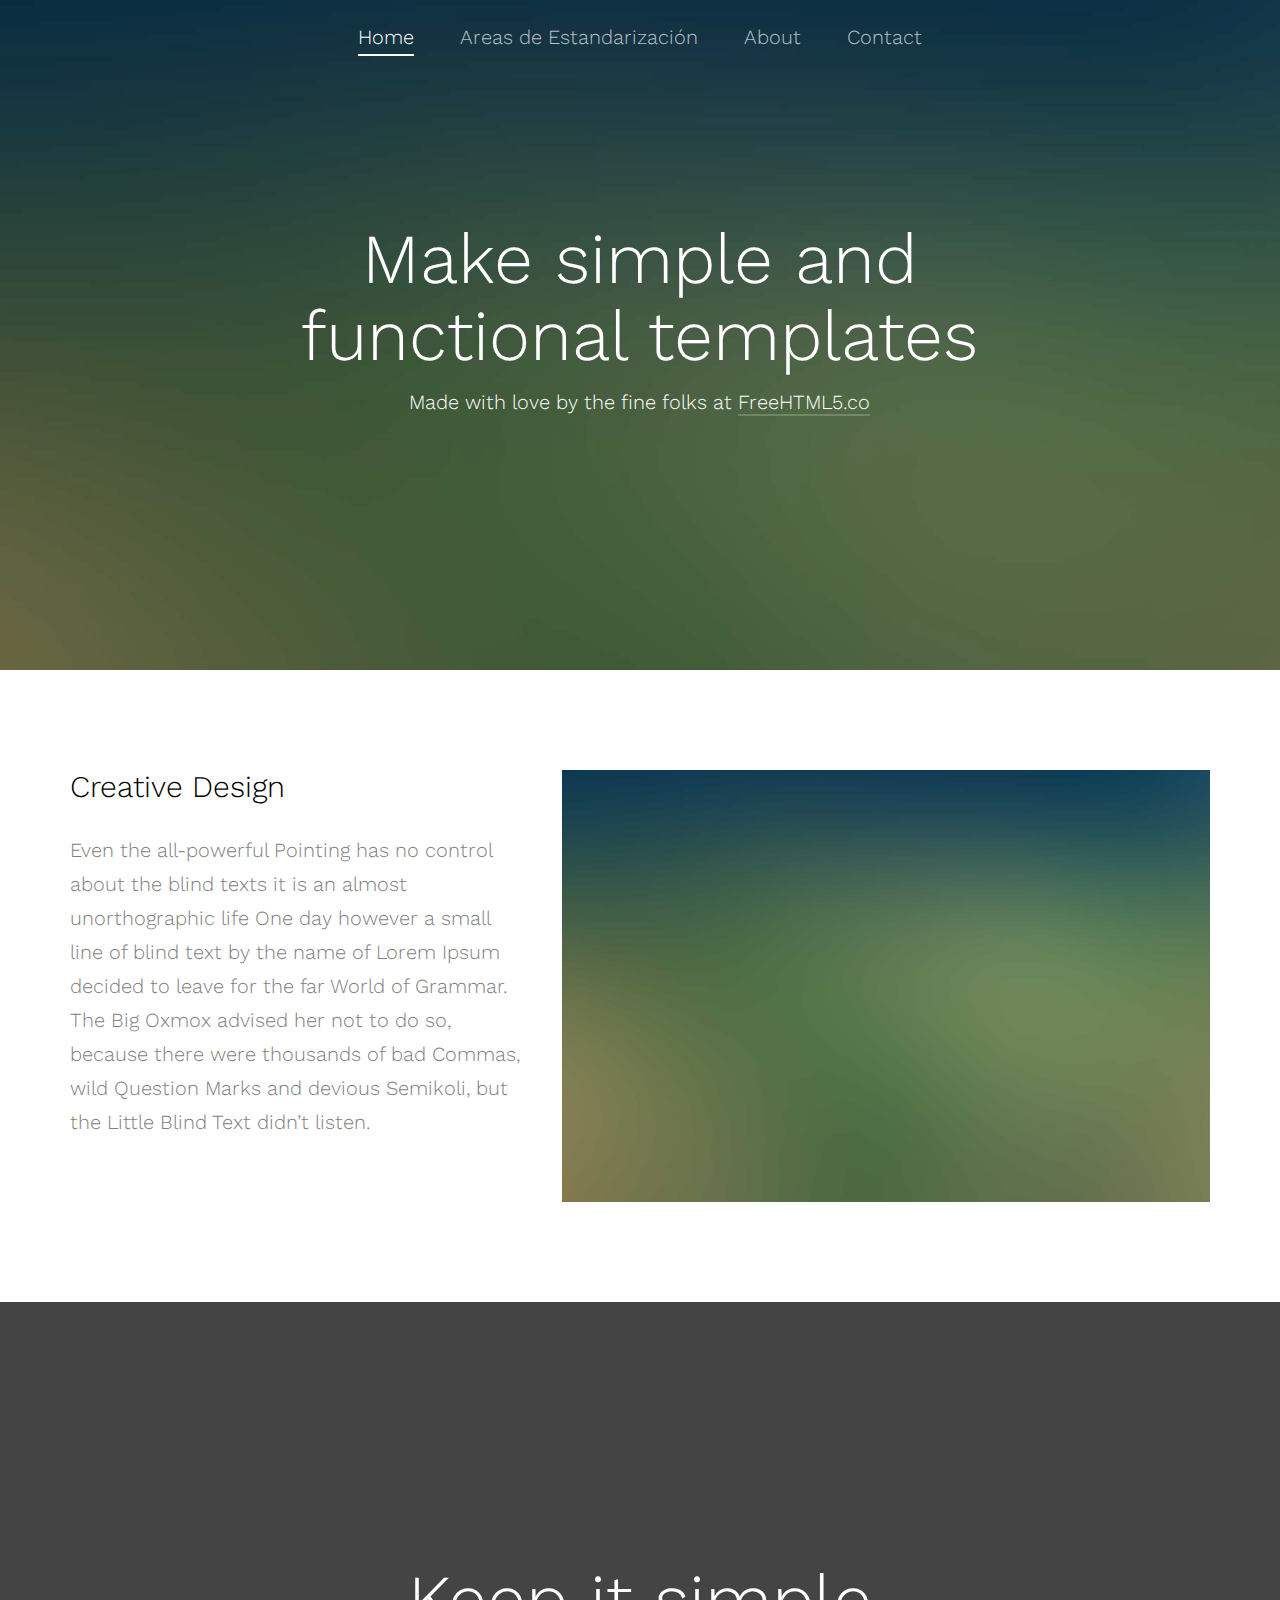
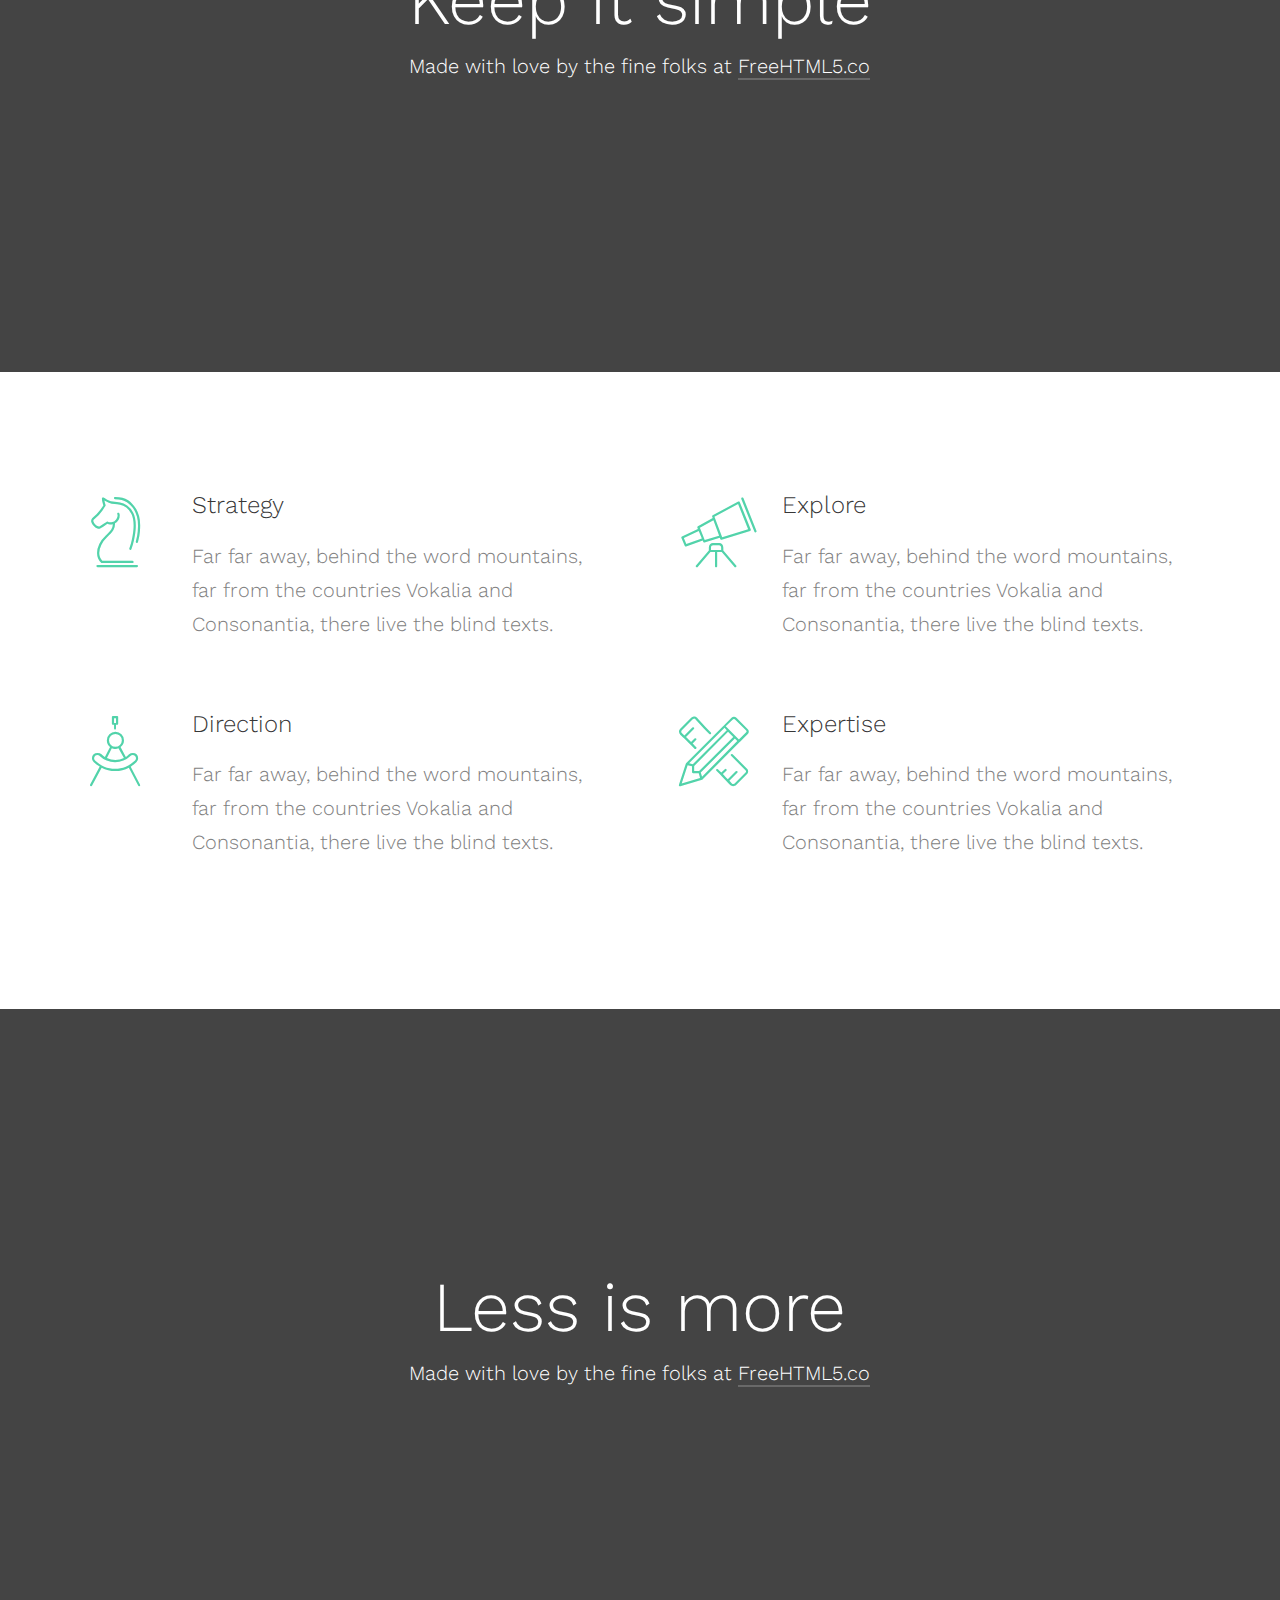
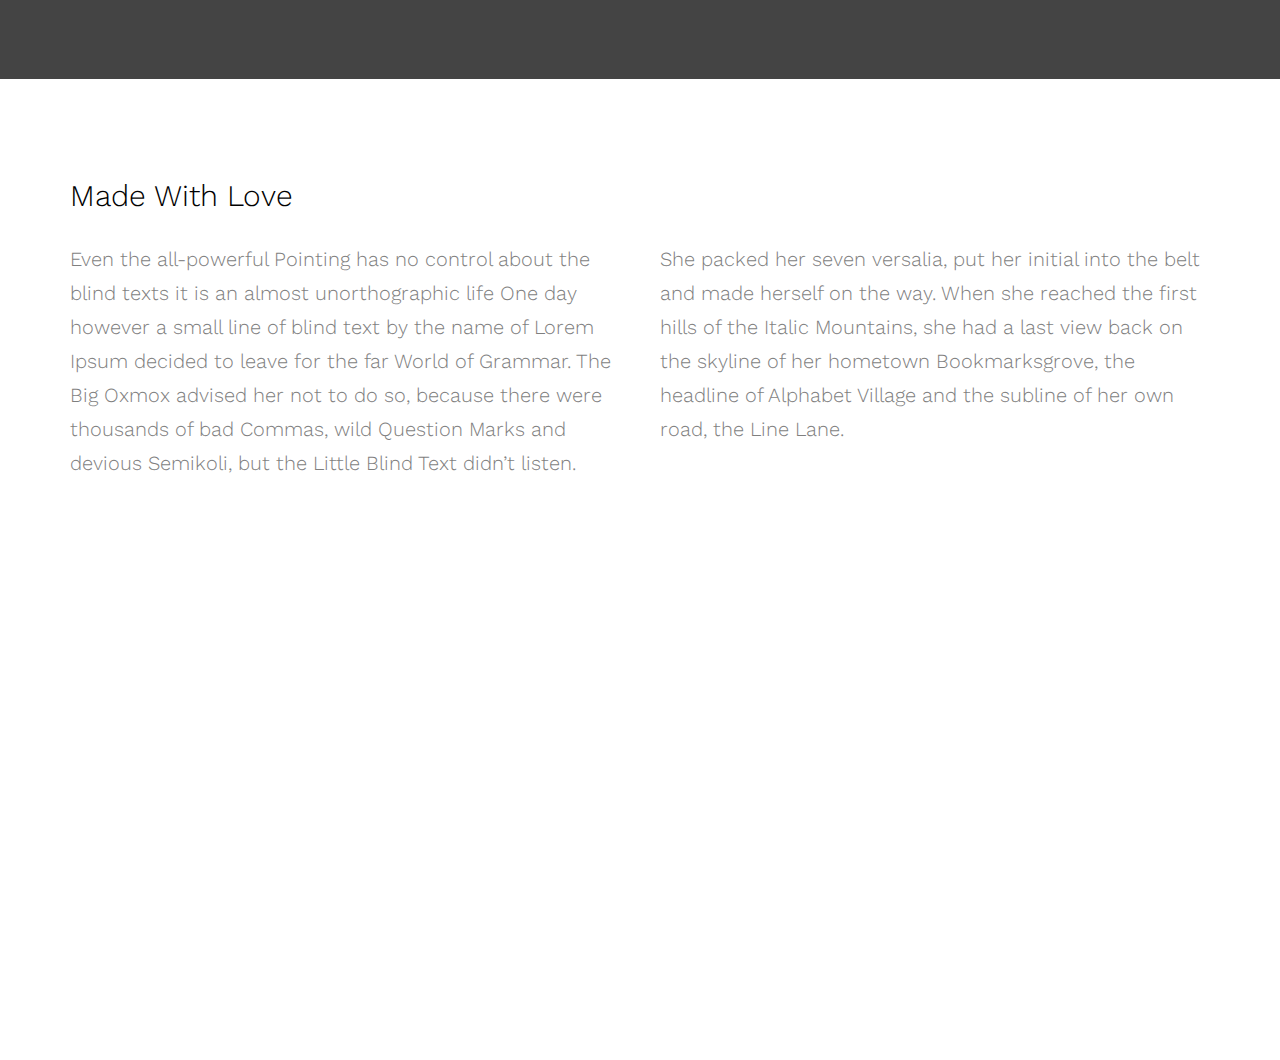
==== commit 5b9beb15: "Mi parte Kevin" ====
--- a/simple/index.html
+++ b/simple/index.html
@@ -71,8 +71,8 @@
 				<nav class="fh5co-main-nav">
 					<ul>
 						<li class="fh5co-active"><a href="index.html"><span>Home</span></a></li>
-						<li><a href="services.html"><span>Services</span></a></li>
-						<li><a href="about.html"><span>Prioridades de estandarización</span></a></li>
+						<li><a href="services.html"><span>Areas de Estandarización</span></a></li>
+						<li><a href="about.html"><span>About</span></a></li>
 						<li><a href="contact.html"><span>Contact</span></a></li>
 					</ul>
 				</nav>
--- a/simple/css/style.css
+++ b/simple/css/style.css
@@ -246,6 +246,7 @@
 
 .fh5co-section {
   padding: 5em 0;
+  
 }
 @media screen and (max-width: 768px) {
   .fh5co-section {
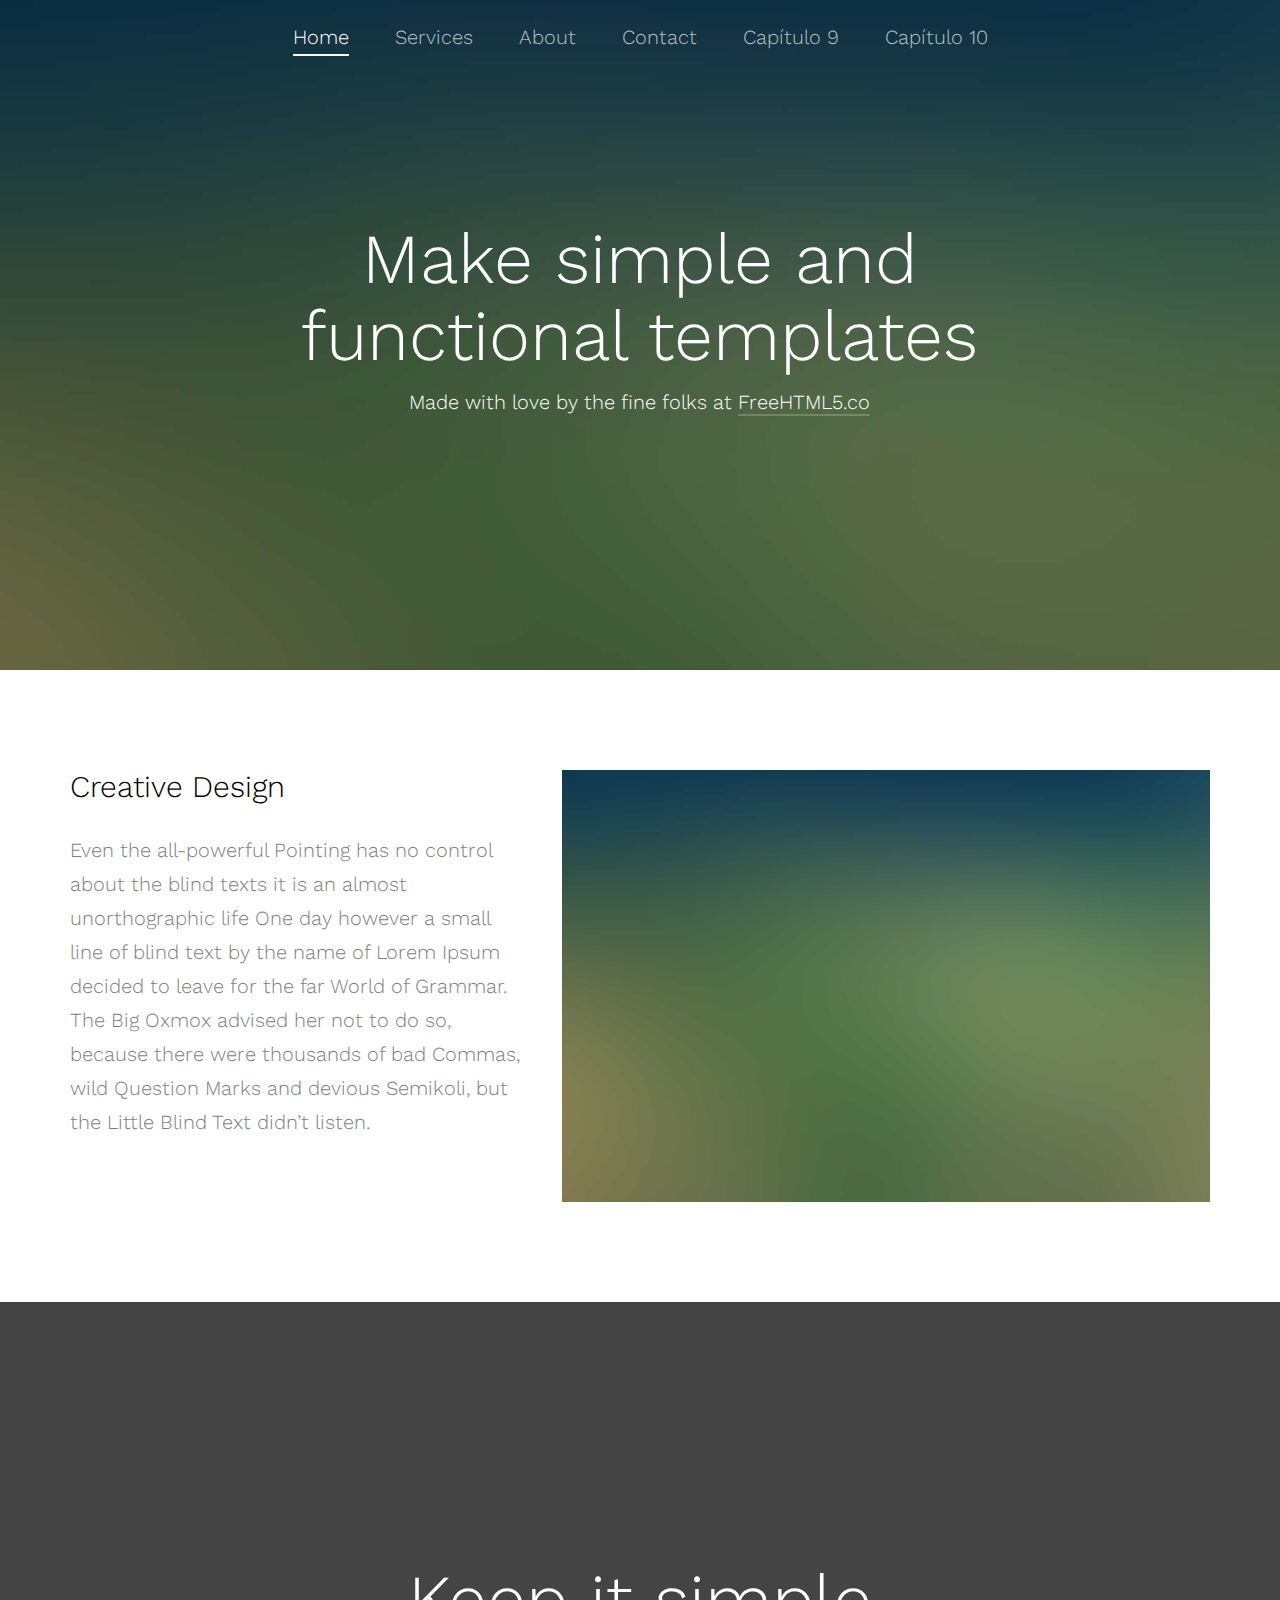
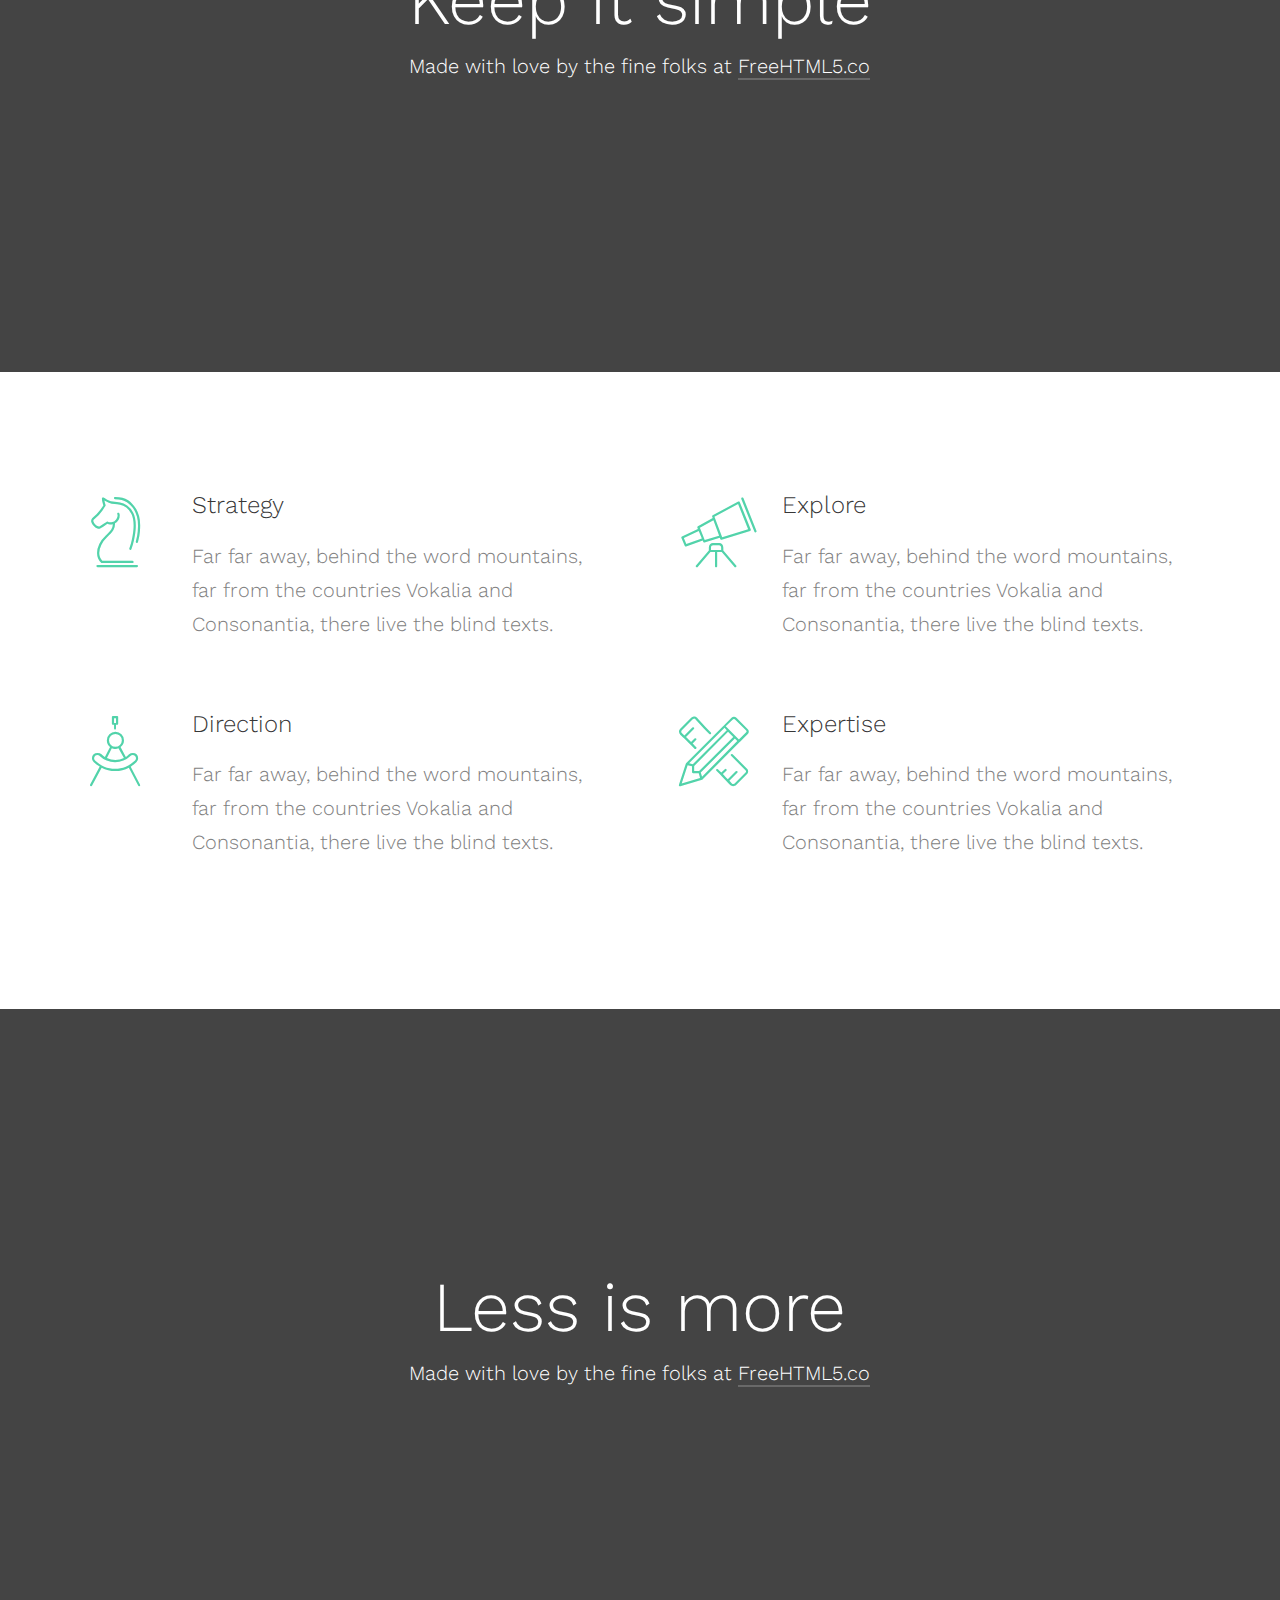
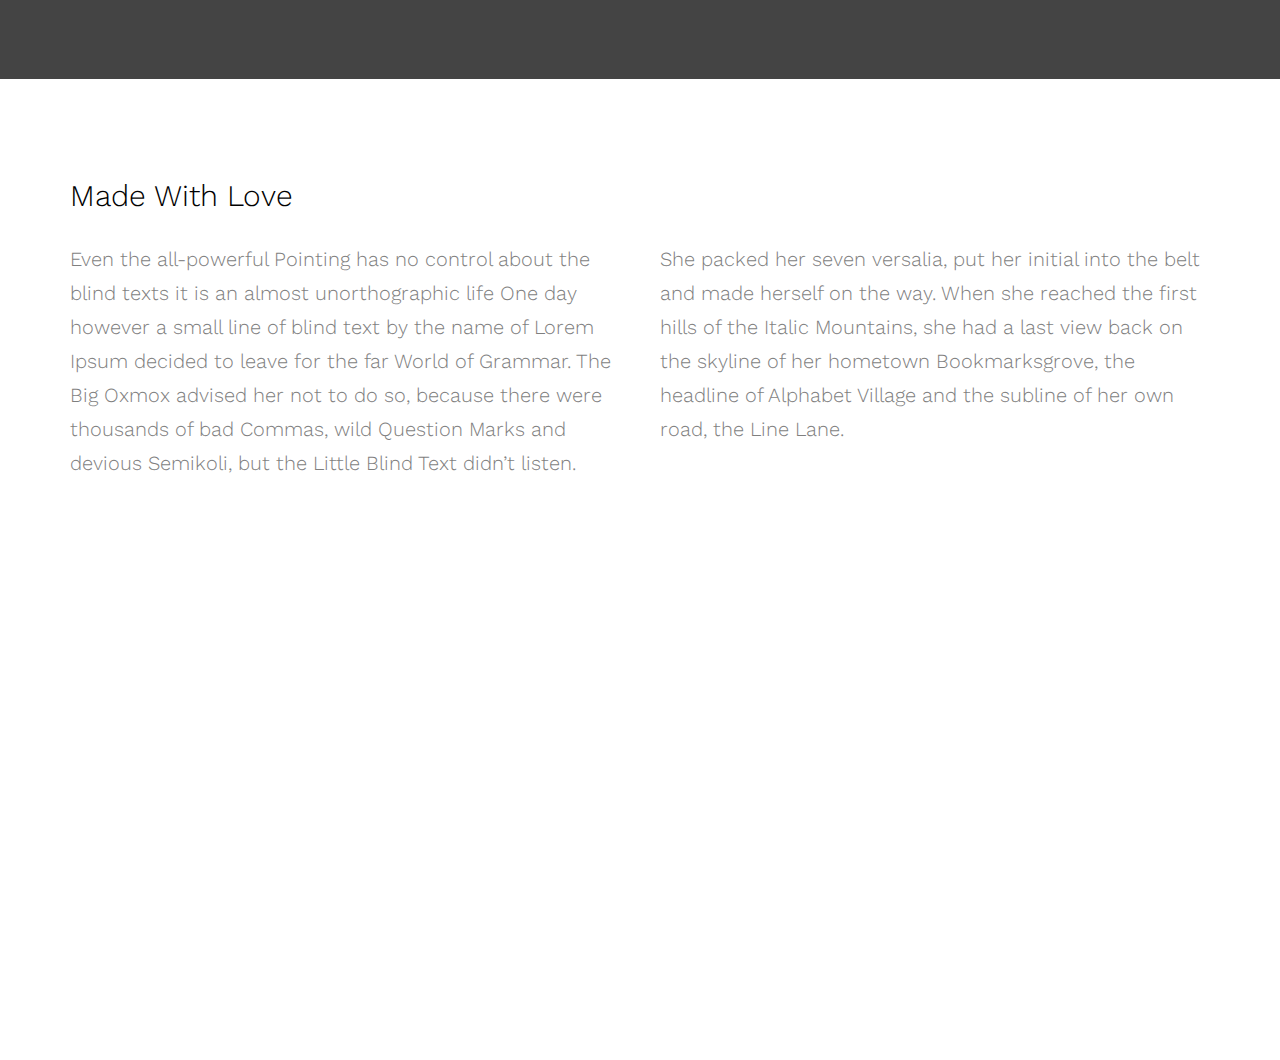
==== commit c8a37dbb: "Merge pull request #1 from Dayana0507/diego-section" ====
--- a/simple/index.html
+++ b/simple/index.html
@@ -1,19 +1,28 @@
-
 <!DOCTYPE html>
 <!--[if lt IE 7]>      <html class="no-js lt-ie9 lt-ie8 lt-ie7"> <![endif]-->
 <!--[if IE 7]>         <html class="no-js lt-ie9 lt-ie8"> <![endif]-->
 <!--[if IE 8]>         <html class="no-js lt-ie9"> <![endif]-->
-<!--[if gt IE 8]><!--> <html class="no-js"> <!--<![endif]-->
-	<head>
-	<meta charset="utf-8">
-	<meta http-equiv="X-UA-Compatible" content="IE=edge">
-	<title>Simple &mdash; Free HTML5 Bootstrap Website Template by FreeHTML5.co</title>
-	<meta name="viewport" content="width=device-width, initial-scale=1">
-	<meta name="description" content="Free HTML5 Website Template by FreeHTML5.co" />
-	<meta name="keywords" content="free html5, free template, free bootstrap, free website template, html5, css3, mobile first, responsive" />
-	<meta name="author" content="FreeHTML5.co" />
-
-  <!-- 
+<!--[if gt IE 8]><!-->
+<html class="no-js">
+  <!--<![endif]-->
+  <head>
+    <meta charset="utf-8" />
+    <meta http-equiv="X-UA-Compatible" content="IE=edge" />
+    <title>
+      Simple &mdash; Free HTML5 Bootstrap Website Template by FreeHTML5.co
+    </title>
+    <meta name="viewport" content="width=device-width, initial-scale=1" />
+    <meta
+      name="description"
+      content="Free HTML5 Website Template by FreeHTML5.co"
+    />
+    <meta
+      name="keywords"
+      content="free html5, free template, free bootstrap, free website template, html5, css3, mobile first, responsive"
+    />
+    <meta name="author" content="FreeHTML5.co" />
+
+    <!-- 
 	//////////////////////////////////////////////////////
 
 	FREE HTML5 TEMPLATE 
@@ -27,242 +36,364 @@
 	//////////////////////////////////////////////////////
 	 -->
 
-  	<!-- Facebook and Twitter integration -->
-	<meta property="og:title" content=""/>
-	<meta property="og:image" content=""/>
-	<meta property="og:url" content=""/>
-	<meta property="og:site_name" content=""/>
-	<meta property="og:description" content=""/>
-	<meta name="twitter:title" content="" />
-	<meta name="twitter:image" content="" />
-	<meta name="twitter:url" content="" />
-	<meta name="twitter:card" content="" />
-
-	<!-- Place favicon.ico and apple-touch-icon.png in the root directory -->
-	<link rel="shortcut icon" href="favicon.ico">
-
-	<link href='https://fonts.googleapis.com/css?family=Work+Sans:400,300,600,400italic,700' rel='stylesheet' type='text/css'>
-	
-	<!-- Animate.css -->
-	<link rel="stylesheet" href="css/animate.css">
-	
-	<!-- Magnific Popup -->
-	<link rel="stylesheet" href="css/magnific-popup.css">
-	<!-- Bootstrap  -->
-	<link rel="stylesheet" href="css/bootstrap.css">
-	<!-- Icomoon Icon Fonts-->
-	<link rel="stylesheet" href="css/icomoon.css">
-	<!-- Theme style  -->
-	<link rel="stylesheet" href="css/style.css">
-
-	<!-- Modernizr JS -->
-	<script src="js/modernizr-2.6.2.min.js"></script>
-	<!-- FOR IE9 below -->
-	<!--[if lt IE 9]>
-	<script src="js/respond.min.js"></script>
-	<![endif]-->
-
-	</head>
-	<body>
-	
-	<div id="fh5co-wrap">
-		<header id="fh5co-header">
-			<div class="container">
-				<nav class="fh5co-main-nav">
-					<ul>
-						<li class="fh5co-active"><a href="index.html"><span>Home</span></a></li>
-						<li><a href="services.html"><span>Areas de Estandarización</span></a></li>
-						<li><a href="about.html"><span>About</span></a></li>
-						<li><a href="contact.html"><span>Contact</span></a></li>
-					</ul>
-				</nav>
-			</div>
-		</header>
-
-		<div class="fh5co-hero" style="background-image: url(images/hero_1.jpg);" data-stellar-background-ratio="0.5">
-			<div class="overlay"></div>
-			<div class="container">
-				<div class="row">
-					<div class="col-md-8 col-md-offset-2 col-sm-12 col-sm-offset-0 col-xs-12 col-xs-offset-0 text-center fh5co-table">
-						<div class="fh5co-intro fh5co-table-cell">
-							<h1 class="text-center">Make simple and functional templates</h1>
-							<p>Made with love by the fine folks at <a href="http://freehtml5.co">FreeHTML5.co</a></p>
-						</div>
-					</div>
-				</div>
-			</div>
-		</div>
-		<div class="fh5co-section">
-			<div class="container">
-				<div class="row">
-					<div class="col-md-5">
-						<h2>Creative Design</h2>
-						<p>Even the all-powerful Pointing has no control about the blind texts it is an almost unorthographic life One day however a small line of blind text by the name of Lorem Ipsum decided to leave for the far World of Grammar. The Big Oxmox advised her not to do so, because there were thousands of bad Commas, wild Question Marks and devious Semikoli, but the Little Blind Text didn’t listen.</p>
-					</div>
-					<div class="col-md-7">
-						<img src="images/hero_1.jpg" alt="Free HTML5 by FreeHTML5.co" class="img-responsive">
-					</div>
-				</div>
-			</div>
-		</div>
-
-		<div class="fh5co-parallax" style="background-image: url(images/hero_2.jpg);" data-stellar-background-ratio="0.5">
-			<div class="overlay"></div>
-			<div class="container">
-				<div class="row">
-					<div class="col-md-8 col-md-offset-2 col-sm-12 col-sm-offset-0 col-xs-12 col-xs-offset-0 text-center fh5co-table">
-						<div class="fh5co-intro fh5co-table-cell">
-							<h1 class="text-center">Keep it simple</h1>
-							<p>Made with love by the fine folks at <a href="http://freehtml5.co">FreeHTML5.co</a></p>
-						</div>
-					</div>
-				</div>
-			</div>
-		</div>
-
-		<div class="fh5co-section">
-			<div class="container">
-				
-				<div class="row">
-					<div class="col-md-6">
-						<div class="fh5co-feature animate-box" data-animate-effect="fadeInLeft">
-							<div class="fh5co-icon">
-								<i class="icon-strategy"></i>
-							</div>
-							<div class="fh5co-text">
-								<h3>Strategy</h3>
-								<p>Far far away, behind the word mountains, far from the countries Vokalia and Consonantia, there live the blind texts. </p>
-							</div>
-						</div>
-					</div>
-					<div class="col-md-6">
-						<div class="fh5co-feature animate-box" data-animate-effect="fadeInLeft">
-							<div class="fh5co-icon">
-								<i class="icon-telescope"></i>
-							</div>
-							<div class="fh5co-text">
-								<h3>Explore</h3>
-								<p>Far far away, behind the word mountains, far from the countries Vokalia and Consonantia, there live the blind texts. </p>
-							</div>
-						</div>
-					</div>
-
-					<div class="col-md-6">
-						<div class="fh5co-feature animate-box" data-animate-effect="fadeInLeft">
-							<div class="fh5co-icon">
-								<i class="icon-circle-compass"></i>
-							</div>
-							<div class="fh5co-text">
-								<h3>Direction</h3>
-								<p>Far far away, behind the word mountains, far from the countries Vokalia and Consonantia, there live the blind texts. </p>
-							</div>
-						</div>
-					</div>
-					<div class="col-md-6">
-						<div class="fh5co-feature animate-box" data-animate-effect="fadeInLeft">
-							<div class="fh5co-icon">
-								<i class="icon-tools"></i>
-							</div>
-							<div class="fh5co-text">
-								<h3>Expertise</h3>
-								<p>Far far away, behind the word mountains, far from the countries Vokalia and Consonantia, there live the blind texts. </p>
-							</div>
-						</div>
-					</div>
-
-				</div>
-
-			</div>
-		</div>
-
-
-		<div class="fh5co-parallax" style="background-image: url(images/hero_3.jpg);" data-stellar-background-ratio="0.5">
-			<div class="overlay"></div>
-			<div class="container">
-				<div class="row">
-					<div class="col-md-8 col-md-offset-2 col-sm-12 col-sm-offset-0 col-xs-12 col-xs-offset-0 text-center fh5co-table">
-						<div class="fh5co-intro fh5co-table-cell">
-							<h1 class="text-center">Less is more</h1>
-							<p>Made with love by the fine folks at <a href="http://freehtml5.co">FreeHTML5.co</a></p>
-						</div>
-					</div>
-				</div>
-			</div>
-		</div>
-
-		<div class="fh5co-section">
-			<div class="container">
-
-				<div class="row">
-					<div class="col-md-12">
-						<div class="row">
-							<div class="col-md-6">
-								<h2>Made With Love</h2>
-							</div>
-						</div>
-					</div>
-					<div class="col-md-6">
-						<p>Even the all-powerful Pointing has no control about the blind texts it is an almost unorthographic life One day however a small line of blind text by the name of Lorem Ipsum decided to leave for the far World of Grammar. The Big Oxmox advised her not to do so, because there were thousands of bad Commas, wild Question Marks and devious Semikoli, but the Little Blind Text didn’t listen.</p>
-					</div>
-					<div class="col-md-6">
-						<p>She packed her seven versalia, put her initial into the belt and made herself on the way. When she reached the first hills of the Italic Mountains, she had a last view back on the skyline of her hometown Bookmarksgrove, the headline of Alphabet Village and the subline of her own road, the Line Lane.</p>
-					</div>
-				</div>
-
-			</div>
-		</div>
-
-	</div> <!-- END fh5co-wrap -->
-
-
-	<footer id="fh5co-footer">
-		<div class="container">
-			<div class="row">
-				<div class="col-md-4">
-					<h3>About Us</h3>
-					<p>She packed her seven versalia, put her initial into the belt and made herself on the way. When she reached the first hills of the Italic Mountains.</p>
-				</div>
-				<div class="col-md-3 col-md-push-1">
-					<h3>Quick Links</h3>
-					<ul>
-						<li><a href="#">About Us</a></li>
-						<li><a href="#">Products</a></li>
-						<li><a href="#">Services</a></li>
-						<li><a href="#">Blog</a></li>
-						<li><a href="#">Contact</a></li>
-					</ul>
-				</div>
-				<div class="col-md-3 col-md-push-1">
-					<h3>Follow Us</h3>
-					<ul class="fh5co-social">
-						<li><a href="#"><i class="icon-twitter"></i> <span>Twitter</span></a></li>
-						<li><a href="#"><i class="icon-facebook"></i> <span>Facebook</span></a></li>
-						<li><a href="#"><i class="icon-instagram"></i> <span>Instagram</span></a></li>
-						<li><a href="#"><i class="icon-google"></i> <span>Google Plus</span></a></li>
-					</ul>
-				</div>
-			</div>
-			<div class="row">
-				<div class="col-md-12 fh5co-copyright text-center">
-					<p><small>&copy; 2016 Free HTML5 Simple. All Rights Reserved. </small> <small>Made with care by <a href="http://freehtml5.co/" target="_blank">FreeHTML5.co</a> Demo Images: <a href="http://unsplash.com" target="_blank">Unsplash</a></small></p>
-				</div>
-			</div>
-		</div>
-	</footer>
-	
-	<!-- jQuery -->
-	<script src="js/jquery.min.js"></script>
-	<!-- jQuery Easing -->
-	<script src="js/jquery.easing.1.3.js"></script>
-	<!-- Bootstrap -->
-	<script src="js/bootstrap.min.js"></script>
-	<!-- Waypoints -->
-	<script src="js/jquery.waypoints.min.js"></script>
-	<!-- Stellar -->
-	<script src="js/jquery.stellar.min.js"></script>
-	<!-- MAIN JS -->
-	<script src="js/main.js"></script>
-
-	</body>
+    <!-- Facebook and Twitter integration -->
+    <meta property="og:title" content="" />
+    <meta property="og:image" content="" />
+    <meta property="og:url" content="" />
+    <meta property="og:site_name" content="" />
+    <meta property="og:description" content="" />
+    <meta name="twitter:title" content="" />
+    <meta name="twitter:image" content="" />
+    <meta name="twitter:url" content="" />
+    <meta name="twitter:card" content="" />
+
+    <!-- Place favicon.ico and apple-touch-icon.png in the root directory -->
+    <link rel="shortcut icon" href="favicon.ico" />
+
+    <link
+      href="https://fonts.googleapis.com/css?family=Work+Sans:400,300,600,400italic,700"
+      rel="stylesheet"
+      type="text/css"
+    />
+
+    <!-- Animate.css -->
+    <link rel="stylesheet" href="css/animate.css" />
+
+    <!-- Magnific Popup -->
+    <link rel="stylesheet" href="css/magnific-popup.css" />
+    <!-- Bootstrap  -->
+    <link rel="stylesheet" href="css/bootstrap.css" />
+    <!-- Icomoon Icon Fonts-->
+    <link rel="stylesheet" href="css/icomoon.css" />
+    <!-- Theme style  -->
+    <link rel="stylesheet" href="css/style.css" />
+
+    <!-- Modernizr JS -->
+    <script src="js/modernizr-2.6.2.min.js"></script>
+    <!-- FOR IE9 below -->
+    <!--[if lt IE 9]>
+      <script src="js/respond.min.js"></script>
+    <![endif]-->
+  </head>
+  <body>
+    <div id="fh5co-wrap">
+      <header id="fh5co-header">
+        <div class="container">
+          <nav class="fh5co-main-nav">
+            <ul>
+              <li class="fh5co-active">
+                <a href="index.html"><span>Home</span></a>
+              </li>
+              <li>
+                <a href="services.html"><span>Services</span></a>
+              </li>
+              <li>
+                <a href="about.html"><span>About</span></a>
+              </li>
+              <li>
+                <a href="contact.html"><span>Contact</span></a>
+              </li>
+              <li>
+                <a href="cap9.html"><span>Capítulo 9</span></a>
+              </li>
+              <li>
+                <a href="cap10.html"><span>Capítulo 10</span></a>
+              </li>
+            </ul>
+          </nav>
+        </div>
+      </header>
+
+      <div
+        class="fh5co-hero"
+        style="background-image: url(images/hero_1.jpg)"
+        data-stellar-background-ratio="0.5"
+      >
+        <div class="overlay"></div>
+        <div class="container">
+          <div class="row">
+            <div
+              class="col-md-8 col-md-offset-2 col-sm-12 col-sm-offset-0 col-xs-12 col-xs-offset-0 text-center fh5co-table"
+            >
+              <div class="fh5co-intro fh5co-table-cell">
+                <h1 class="text-center">
+                  Make simple and functional templates
+                </h1>
+                <p>
+                  Made with love by the fine folks at
+                  <a href="http://freehtml5.co">FreeHTML5.co</a>
+                </p>
+              </div>
+            </div>
+          </div>
+        </div>
+      </div>
+      <div class="fh5co-section">
+        <div class="container">
+          <div class="row">
+            <div class="col-md-5">
+              <h2>Creative Design</h2>
+              <p>
+                Even the all-powerful Pointing has no control about the blind
+                texts it is an almost unorthographic life One day however a
+                small line of blind text by the name of Lorem Ipsum decided to
+                leave for the far World of Grammar. The Big Oxmox advised her
+                not to do so, because there were thousands of bad Commas, wild
+                Question Marks and devious Semikoli, but the Little Blind Text
+                didn’t listen.
+              </p>
+            </div>
+            <div class="col-md-7">
+              <img
+                src="images/hero_1.jpg"
+                alt="Free HTML5 by FreeHTML5.co"
+                class="img-responsive"
+              />
+            </div>
+          </div>
+        </div>
+      </div>
+
+      <div
+        class="fh5co-parallax"
+        style="background-image: url(images/hero_2.jpg)"
+        data-stellar-background-ratio="0.5"
+      >
+        <div class="overlay"></div>
+        <div class="container">
+          <div class="row">
+            <div
+              class="col-md-8 col-md-offset-2 col-sm-12 col-sm-offset-0 col-xs-12 col-xs-offset-0 text-center fh5co-table"
+            >
+              <div class="fh5co-intro fh5co-table-cell">
+                <h1 class="text-center">Keep it simple</h1>
+                <p>
+                  Made with love by the fine folks at
+                  <a href="http://freehtml5.co">FreeHTML5.co</a>
+                </p>
+              </div>
+            </div>
+          </div>
+        </div>
+      </div>
+
+      <div class="fh5co-section">
+        <div class="container">
+          <div class="row">
+            <div class="col-md-6">
+              <div
+                class="fh5co-feature animate-box"
+                data-animate-effect="fadeInLeft"
+              >
+                <div class="fh5co-icon">
+                  <i class="icon-strategy"></i>
+                </div>
+                <div class="fh5co-text">
+                  <h3>Strategy</h3>
+                  <p>
+                    Far far away, behind the word mountains, far from the
+                    countries Vokalia and Consonantia, there live the blind
+                    texts.
+                  </p>
+                </div>
+              </div>
+            </div>
+            <div class="col-md-6">
+              <div
+                class="fh5co-feature animate-box"
+                data-animate-effect="fadeInLeft"
+              >
+                <div class="fh5co-icon">
+                  <i class="icon-telescope"></i>
+                </div>
+                <div class="fh5co-text">
+                  <h3>Explore</h3>
+                  <p>
+                    Far far away, behind the word mountains, far from the
+                    countries Vokalia and Consonantia, there live the blind
+                    texts.
+                  </p>
+                </div>
+              </div>
+            </div>
+
+            <div class="col-md-6">
+              <div
+                class="fh5co-feature animate-box"
+                data-animate-effect="fadeInLeft"
+              >
+                <div class="fh5co-icon">
+                  <i class="icon-circle-compass"></i>
+                </div>
+                <div class="fh5co-text">
+                  <h3>Direction</h3>
+                  <p>
+                    Far far away, behind the word mountains, far from the
+                    countries Vokalia and Consonantia, there live the blind
+                    texts.
+                  </p>
+                </div>
+              </div>
+            </div>
+            <div class="col-md-6">
+              <div
+                class="fh5co-feature animate-box"
+                data-animate-effect="fadeInLeft"
+              >
+                <div class="fh5co-icon">
+                  <i class="icon-tools"></i>
+                </div>
+                <div class="fh5co-text">
+                  <h3>Expertise</h3>
+                  <p>
+                    Far far away, behind the word mountains, far from the
+                    countries Vokalia and Consonantia, there live the blind
+                    texts.
+                  </p>
+                </div>
+              </div>
+            </div>
+          </div>
+        </div>
+      </div>
+
+      <div
+        class="fh5co-parallax"
+        style="background-image: url(images/hero_3.jpg)"
+        data-stellar-background-ratio="0.5"
+      >
+        <div class="overlay"></div>
+        <div class="container">
+          <div class="row">
+            <div
+              class="col-md-8 col-md-offset-2 col-sm-12 col-sm-offset-0 col-xs-12 col-xs-offset-0 text-center fh5co-table"
+            >
+              <div class="fh5co-intro fh5co-table-cell">
+                <h1 class="text-center">Less is more</h1>
+                <p>
+                  Made with love by the fine folks at
+                  <a href="http://freehtml5.co">FreeHTML5.co</a>
+                </p>
+              </div>
+            </div>
+          </div>
+        </div>
+      </div>
+
+      <div class="fh5co-section">
+        <div class="container">
+          <div class="row">
+            <div class="col-md-12">
+              <div class="row">
+                <div class="col-md-6">
+                  <h2>Made With Love</h2>
+                </div>
+              </div>
+            </div>
+            <div class="col-md-6">
+              <p>
+                Even the all-powerful Pointing has no control about the blind
+                texts it is an almost unorthographic life One day however a
+                small line of blind text by the name of Lorem Ipsum decided to
+                leave for the far World of Grammar. The Big Oxmox advised her
+                not to do so, because there were thousands of bad Commas, wild
+                Question Marks and devious Semikoli, but the Little Blind Text
+                didn’t listen.
+              </p>
+            </div>
+            <div class="col-md-6">
+              <p>
+                She packed her seven versalia, put her initial into the belt and
+                made herself on the way. When she reached the first hills of the
+                Italic Mountains, she had a last view back on the skyline of her
+                hometown Bookmarksgrove, the headline of Alphabet Village and
+                the subline of her own road, the Line Lane.
+              </p>
+            </div>
+          </div>
+        </div>
+      </div>
+    </div>
+    <!-- END fh5co-wrap -->
+
+    <footer id="fh5co-footer">
+      <div class="container">
+        <div class="row">
+          <div class="col-md-4">
+            <h3>About Us</h3>
+            <p>
+              She packed her seven versalia, put her initial into the belt and
+              made herself on the way. When she reached the first hills of the
+              Italic Mountains.
+            </p>
+          </div>
+          <div class="col-md-3 col-md-push-1">
+            <h3>Quick Links</h3>
+            <ul>
+              <li><a href="#">About Us</a></li>
+              <li><a href="#">Products</a></li>
+              <li><a href="#">Services</a></li>
+              <li><a href="#">Blog</a></li>
+              <li><a href="#">Contact</a></li>
+            </ul>
+          </div>
+          <div class="col-md-3 col-md-push-1">
+            <h3>Follow Us</h3>
+            <ul class="fh5co-social">
+              <li>
+                <a href="#"
+                  ><i class="icon-twitter"></i> <span>Twitter</span></a
+                >
+              </li>
+              <li>
+                <a href="#"
+                  ><i class="icon-facebook"></i> <span>Facebook</span></a
+                >
+              </li>
+              <li>
+                <a href="#"
+                  ><i class="icon-instagram"></i> <span>Instagram</span></a
+                >
+              </li>
+              <li>
+                <a href="#"
+                  ><i class="icon-google"></i> <span>Google Plus</span></a
+                >
+              </li>
+            </ul>
+          </div>
+        </div>
+        <div class="row">
+          <div class="col-md-12 fh5co-copyright text-center">
+            <p>
+              <small
+                >&copy; 2016 Free HTML5 Simple. All Rights Reserved.
+              </small>
+              <small
+                >Made with care by
+                <a href="http://freehtml5.co/" target="_blank">FreeHTML5.co</a>
+                Demo Images:
+                <a href="http://unsplash.com" target="_blank"
+                  >Unsplash</a
+                ></small
+              >
+            </p>
+          </div>
+        </div>
+      </div>
+    </footer>
+
+    <!-- jQuery -->
+    <script src="js/jquery.min.js"></script>
+    <!-- jQuery Easing -->
+    <script src="js/jquery.easing.1.3.js"></script>
+    <!-- Bootstrap -->
+    <script src="js/bootstrap.min.js"></script>
+    <!-- Waypoints -->
+    <script src="js/jquery.waypoints.min.js"></script>
+    <!-- Stellar -->
+    <script src="js/jquery.stellar.min.js"></script>
+    <!-- MAIN JS -->
+    <script src="js/main.js"></script>
+  </body>
 </html>
-
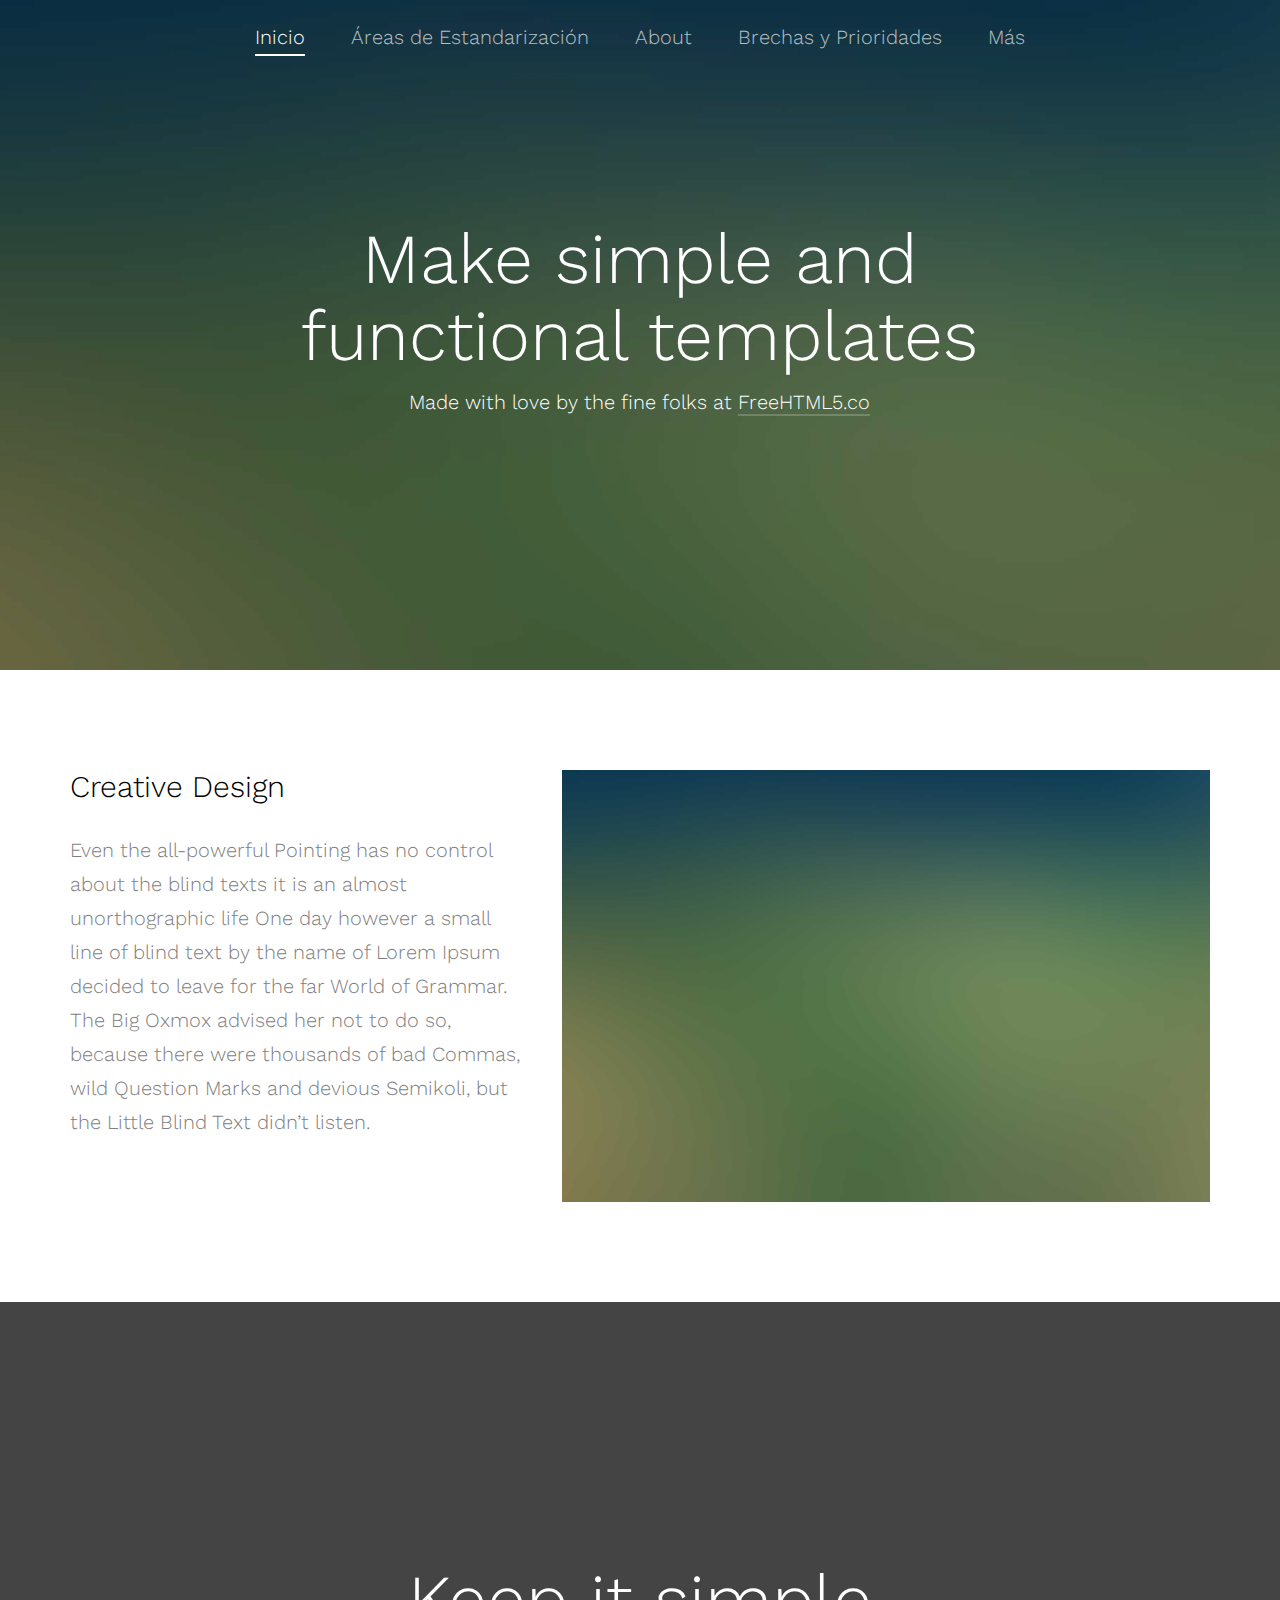
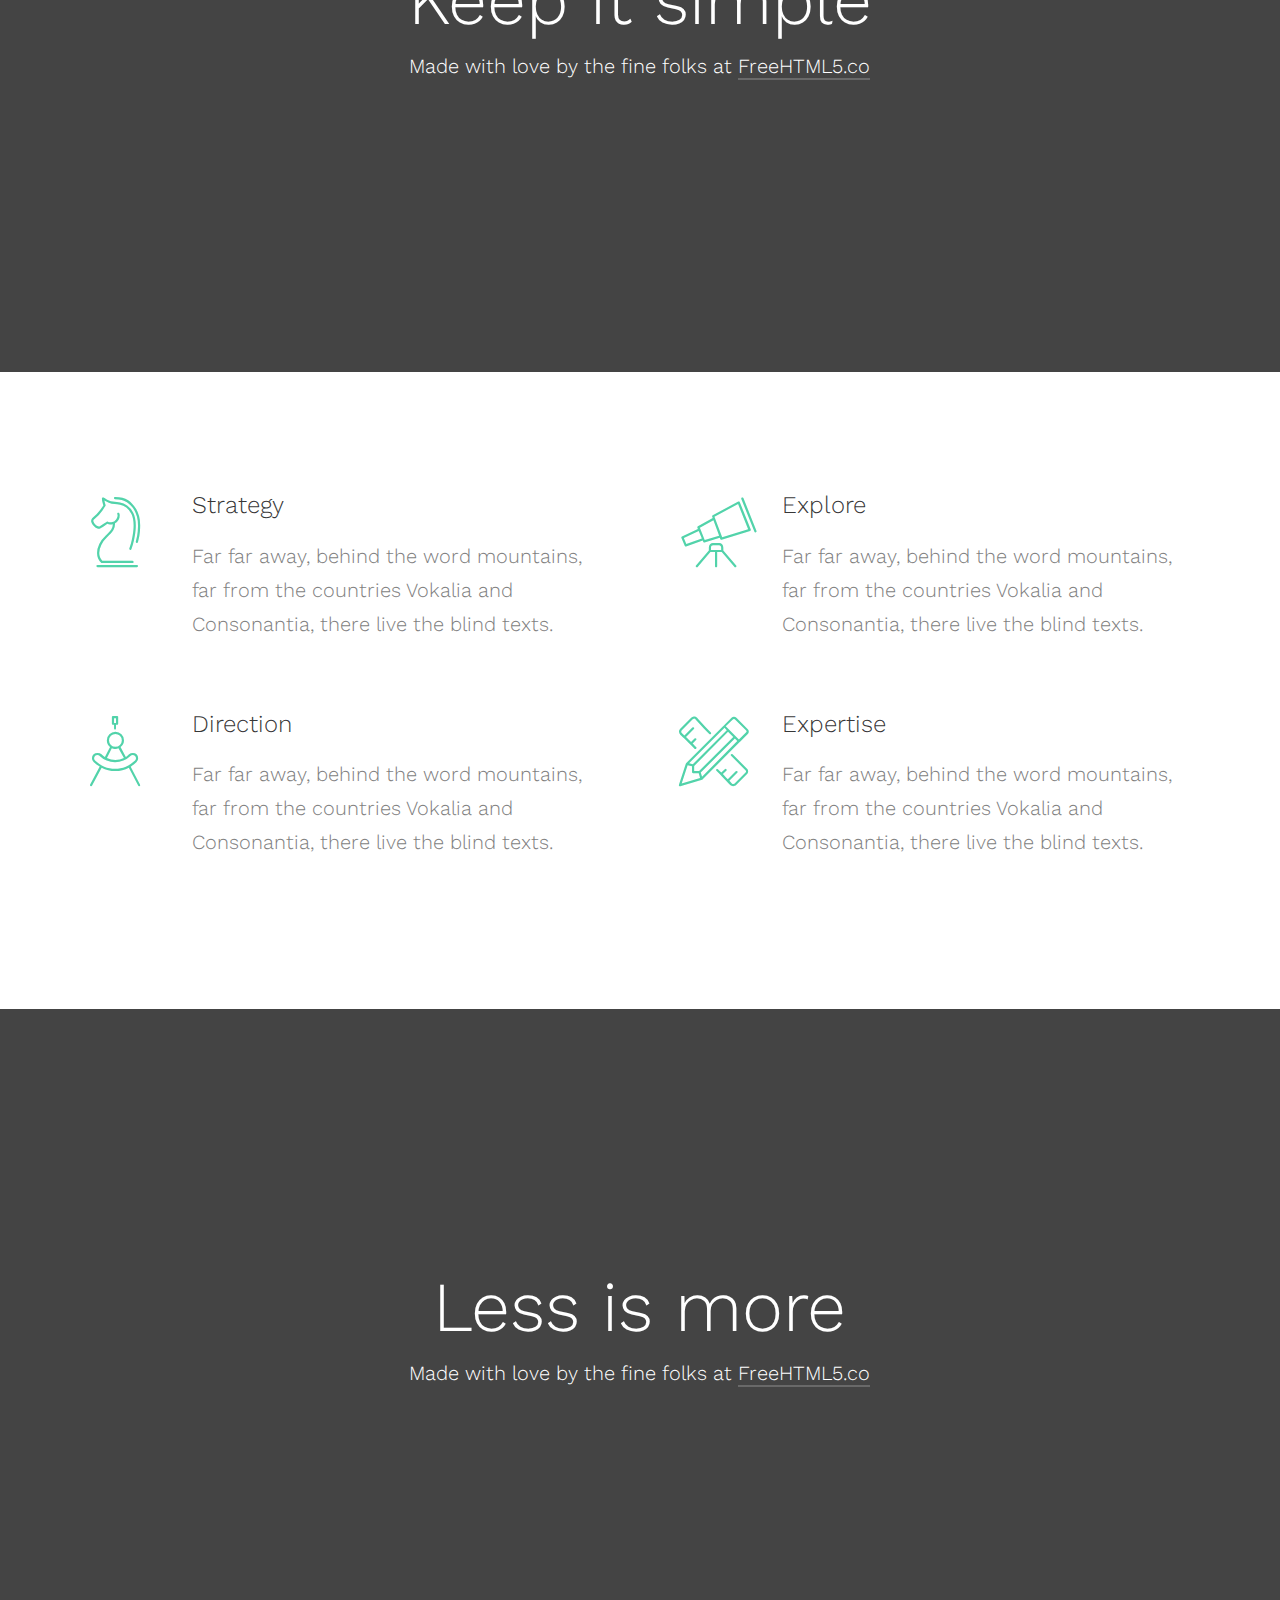
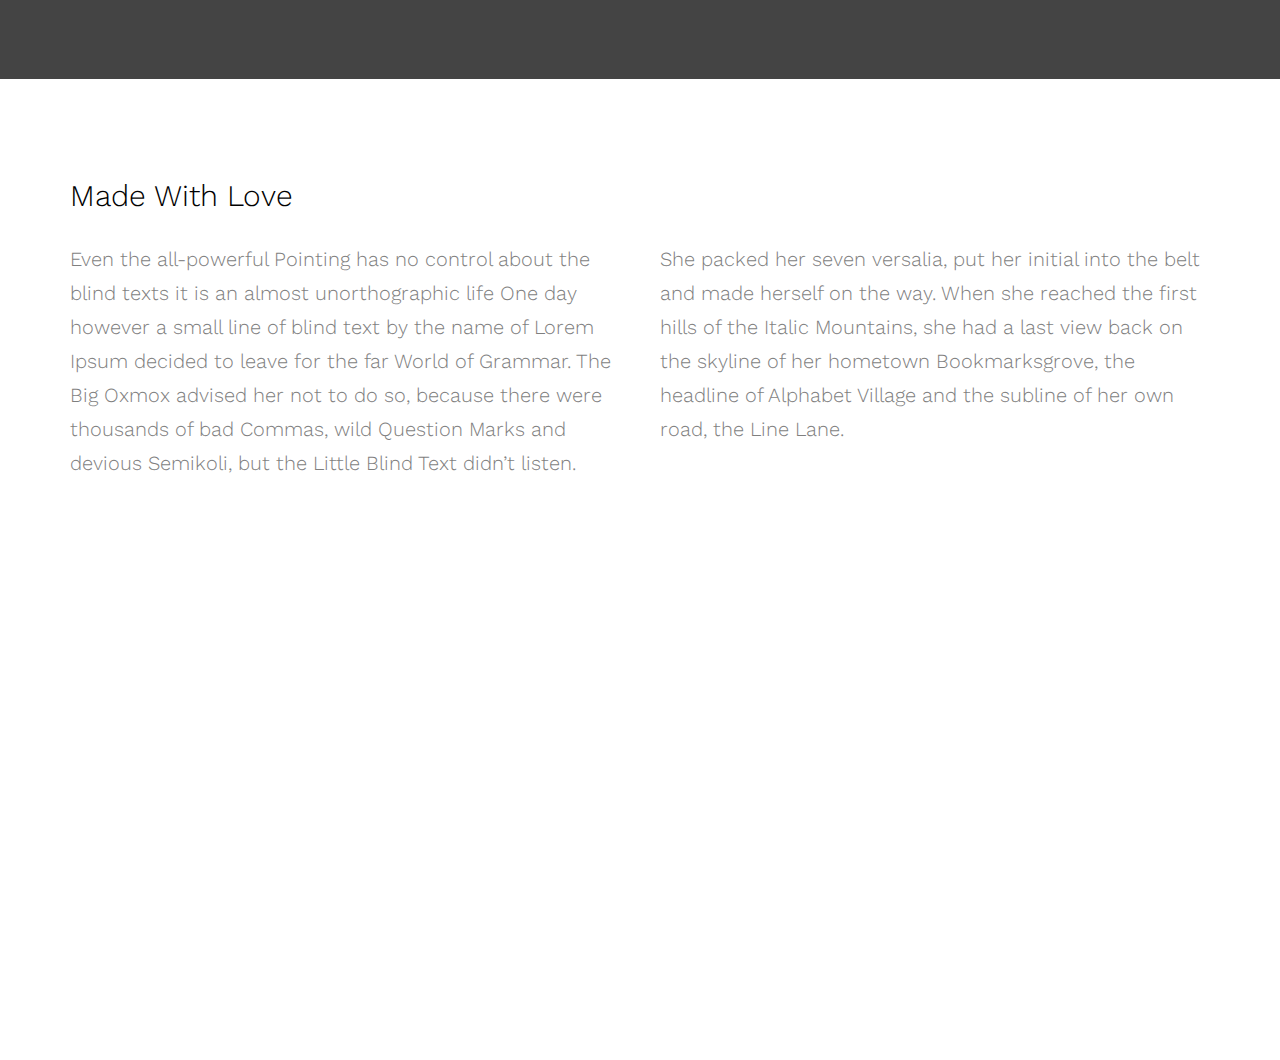
==== commit d7be2281: "Shampoo arreglado" ====
--- a/simple/index.html
+++ b/simple/index.html
@@ -82,22 +82,20 @@
           <nav class="fh5co-main-nav">
             <ul>
               <li class="fh5co-active">
-                <a href="index.html"><span>Home</span></a>
-              </li>
-              <li>
-                <a href="services.html"><span>Services</span></a>
+                <a href="index.html"><span>Inicio</span></a>
+              </li>
+              <li>
+                <a href="services.html"><span>Áreas de Estandarización</span></a>
               </li>
               <li>
                 <a href="about.html"><span>About</span></a>
               </li>
-              <li>
-                <a href="contact.html"><span>Contact</span></a>
-              </li>
-              <li>
-                <a href="cap9.html"><span>Capítulo 9</span></a>
-              </li>
-              <li>
-                <a href="cap10.html"><span>Capítulo 10</span></a>
+             
+              <li>
+                <a href="cap9.html"><span>Brechas y Prioridades</span></a>
+              </li>
+              <li>
+                <a href="cap10.html"><span>Más</span></a>
               </li>
             </ul>
           </nav>
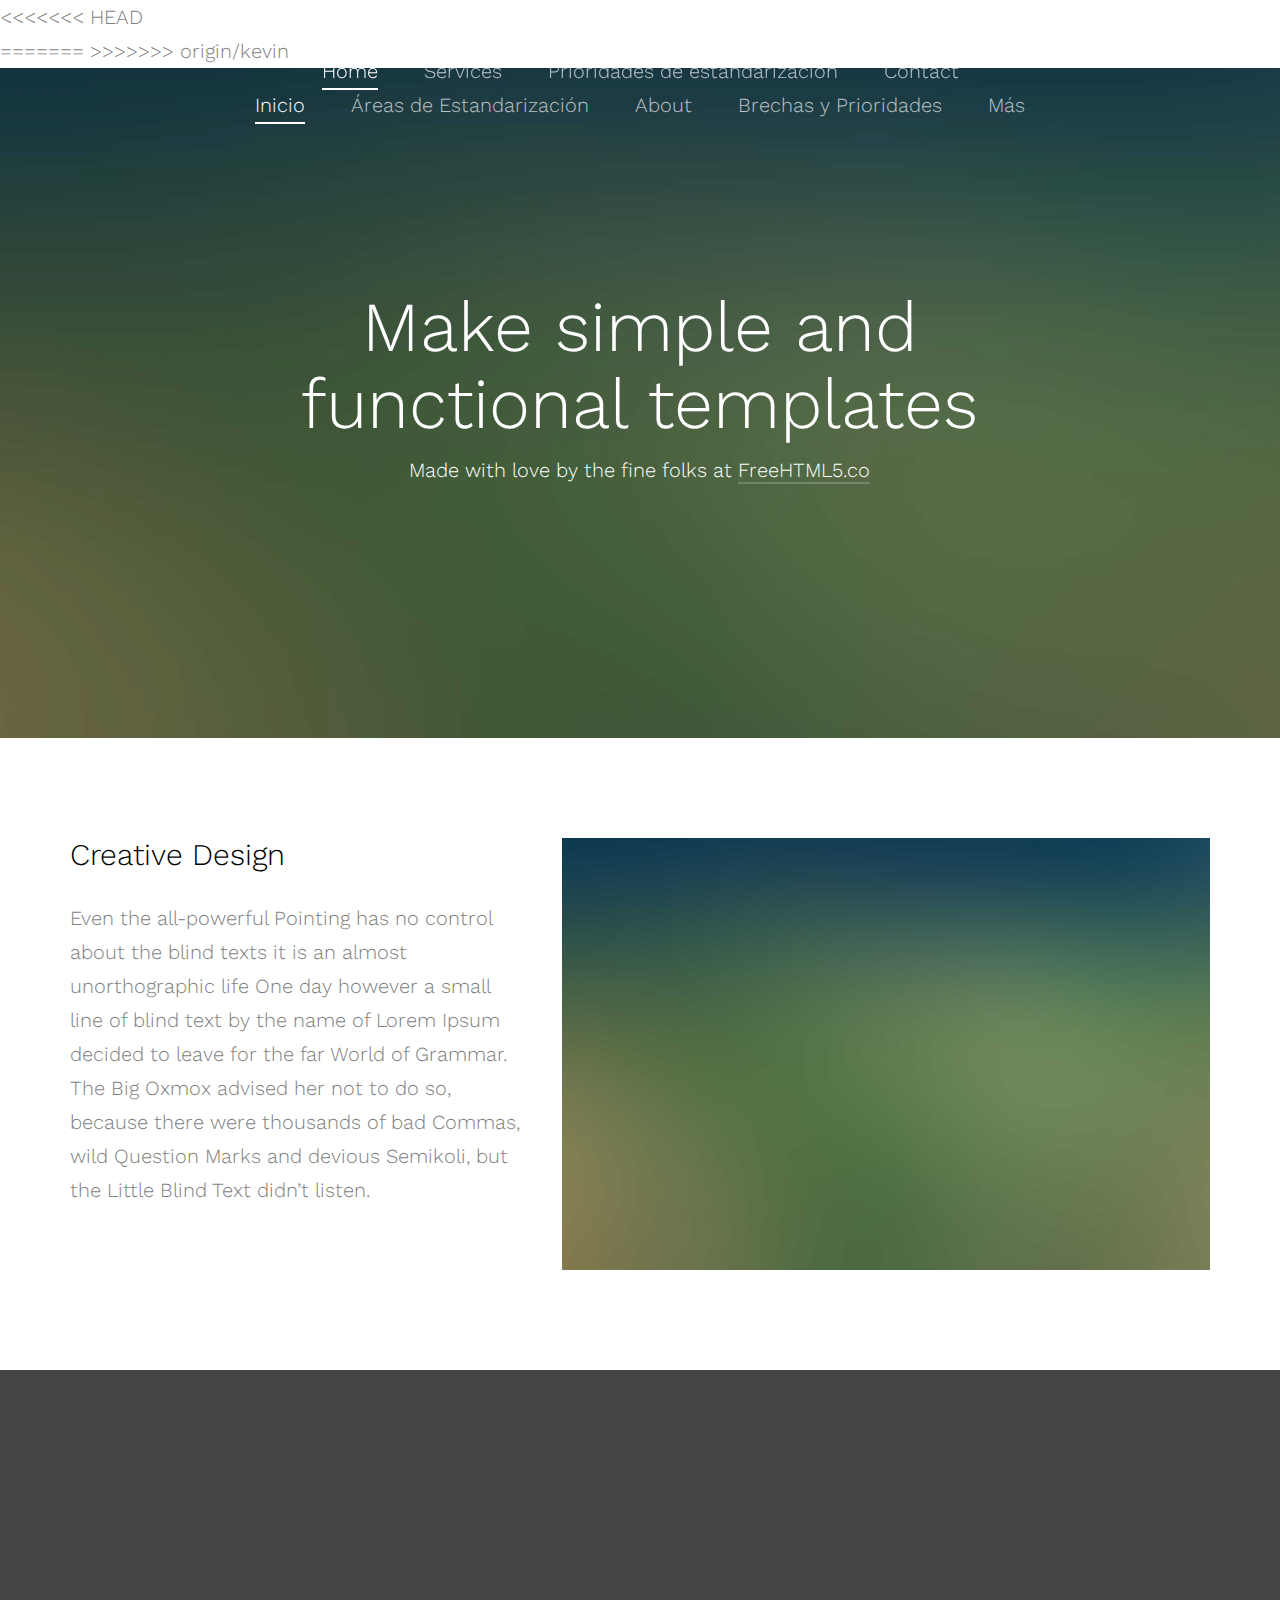
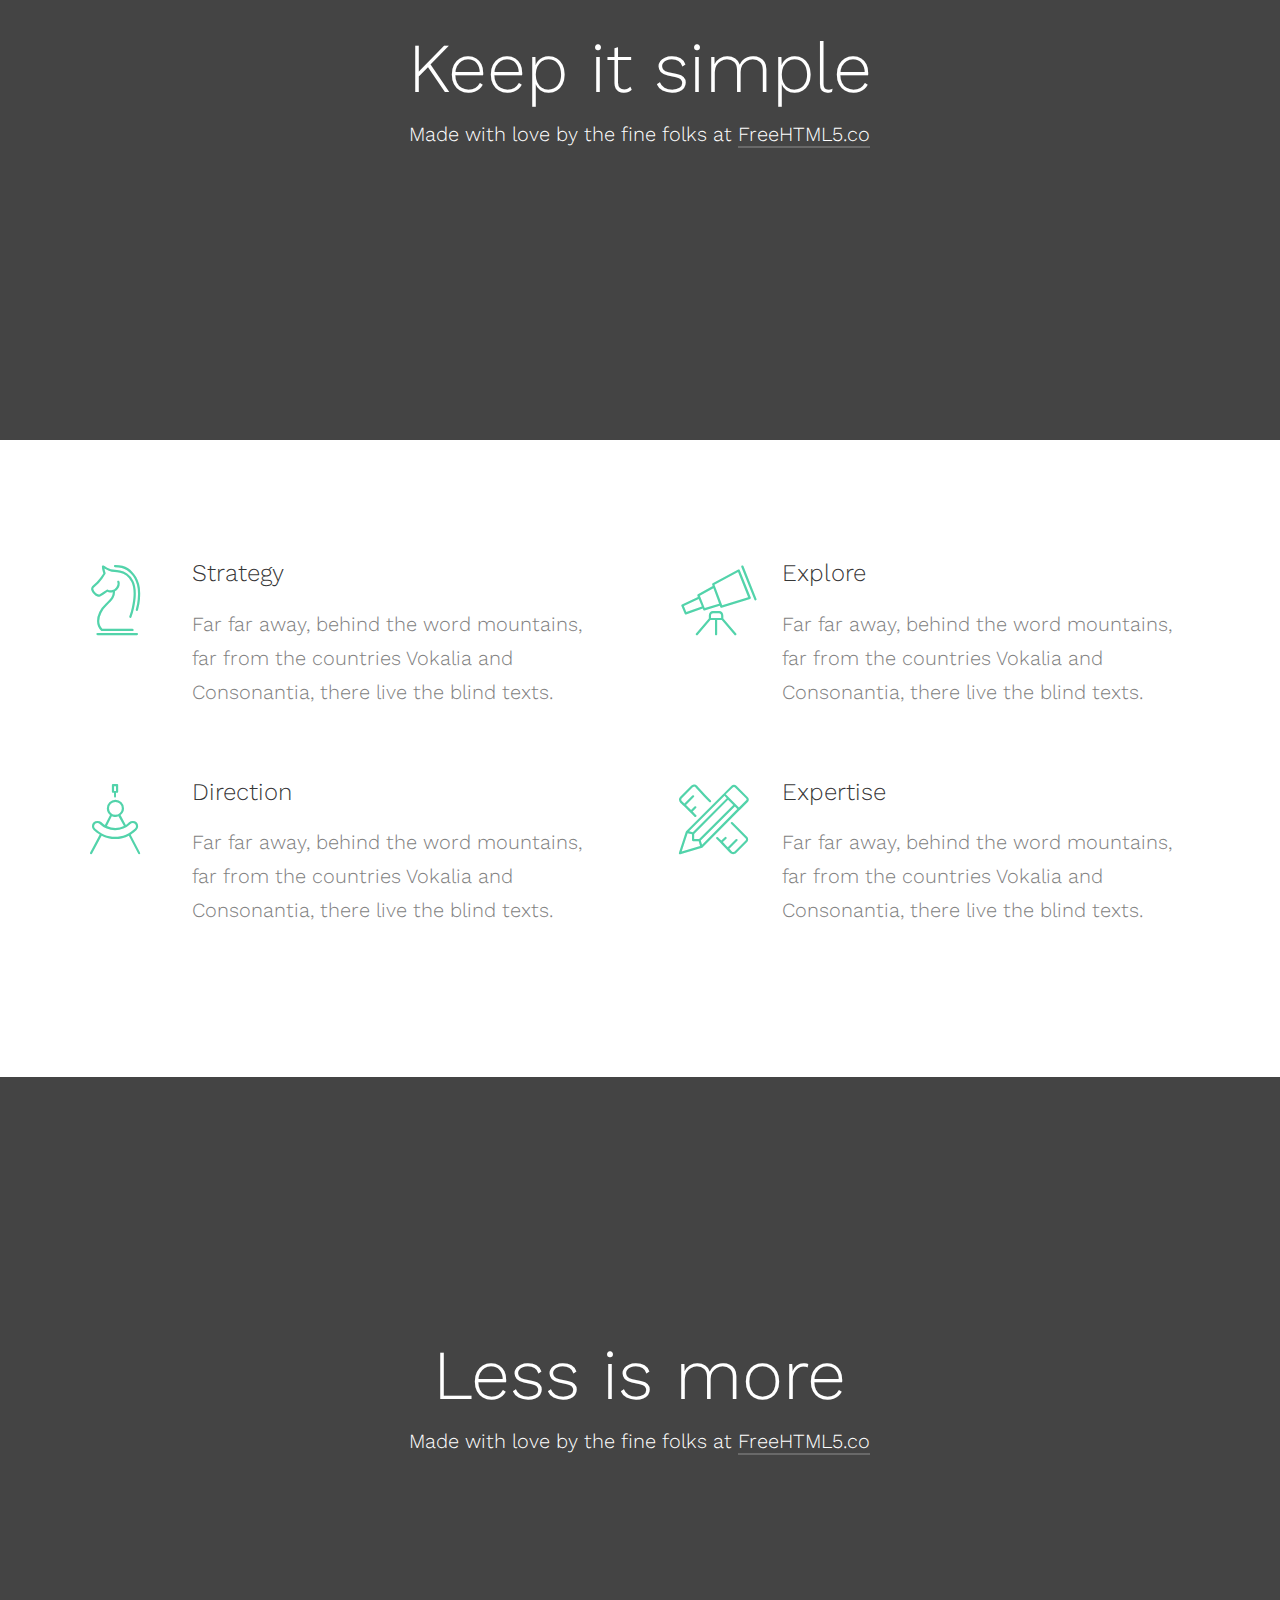
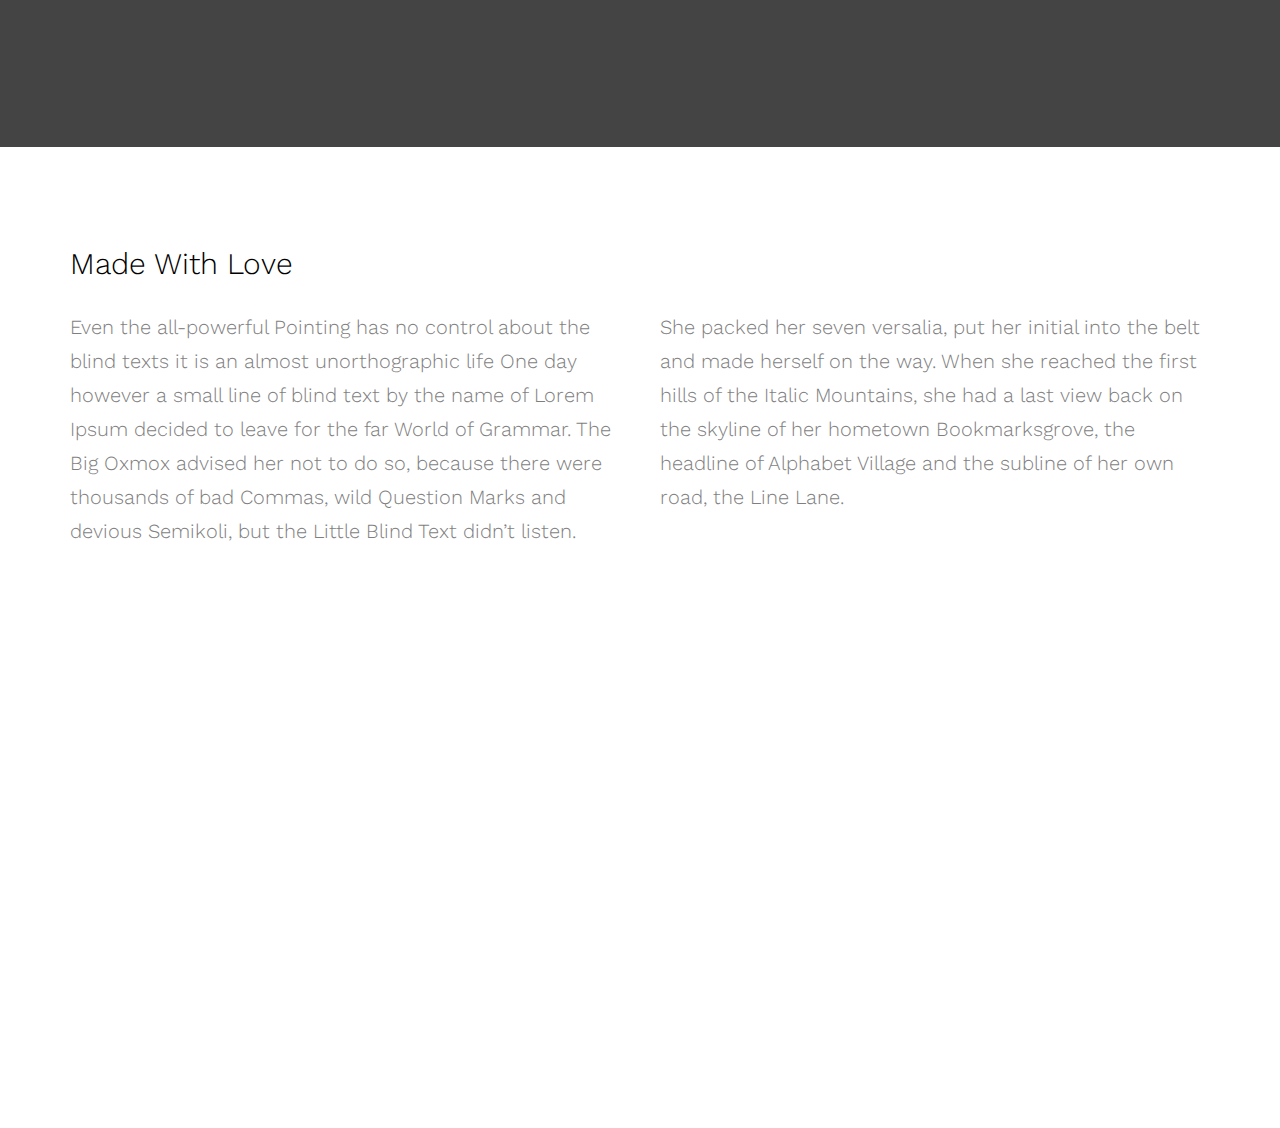
==== commit f218880c: "Merge remote-tracking branch 'origin/kevin' into Raquel" ====
--- a/simple/index.html
+++ b/simple/index.html
@@ -59,6 +59,24 @@
     <!-- Animate.css -->
     <link rel="stylesheet" href="css/animate.css" />
 
+<<<<<<< HEAD
+	</head>
+	<body>
+	
+	<div id="fh5co-wrap">
+		<header id="fh5co-header">
+			<div class="container">
+				<nav class="fh5co-main-nav">
+					<ul>
+						<li class="fh5co-active"><a href="index.html"><span>Home</span></a></li>
+						<li><a href="services.html"><span>Services</span></a></li>
+						<li><a href="about.html"><span>Prioridades de estandarización</span></a></li>
+						<li><a href="contact.html"><span>Contact</span></a></li>
+					</ul>
+				</nav>
+			</div>
+		</header>
+=======
     <!-- Magnific Popup -->
     <link rel="stylesheet" href="css/magnific-popup.css" />
     <!-- Bootstrap  -->
@@ -67,6 +85,7 @@
     <link rel="stylesheet" href="css/icomoon.css" />
     <!-- Theme style  -->
     <link rel="stylesheet" href="css/style.css" />
+>>>>>>> origin/kevin
 
     <!-- Modernizr JS -->
     <script src="js/modernizr-2.6.2.min.js"></script>
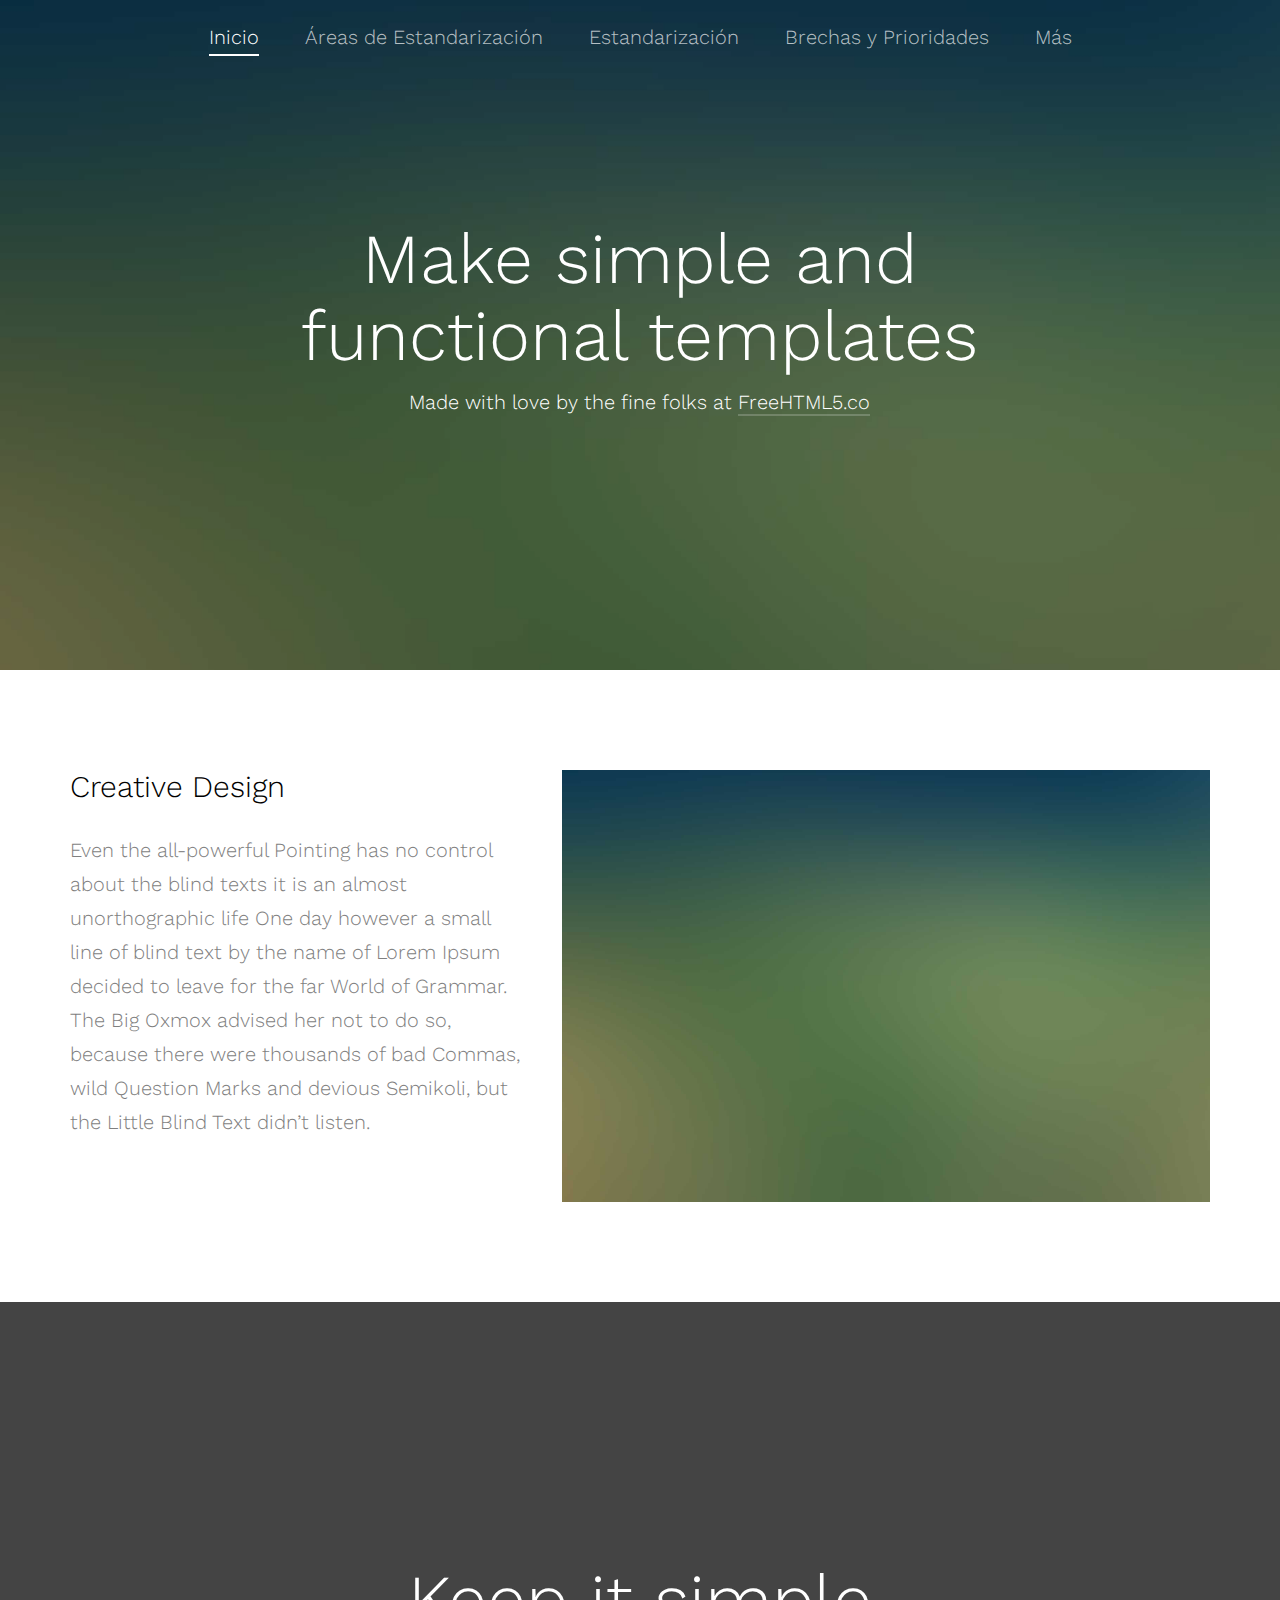
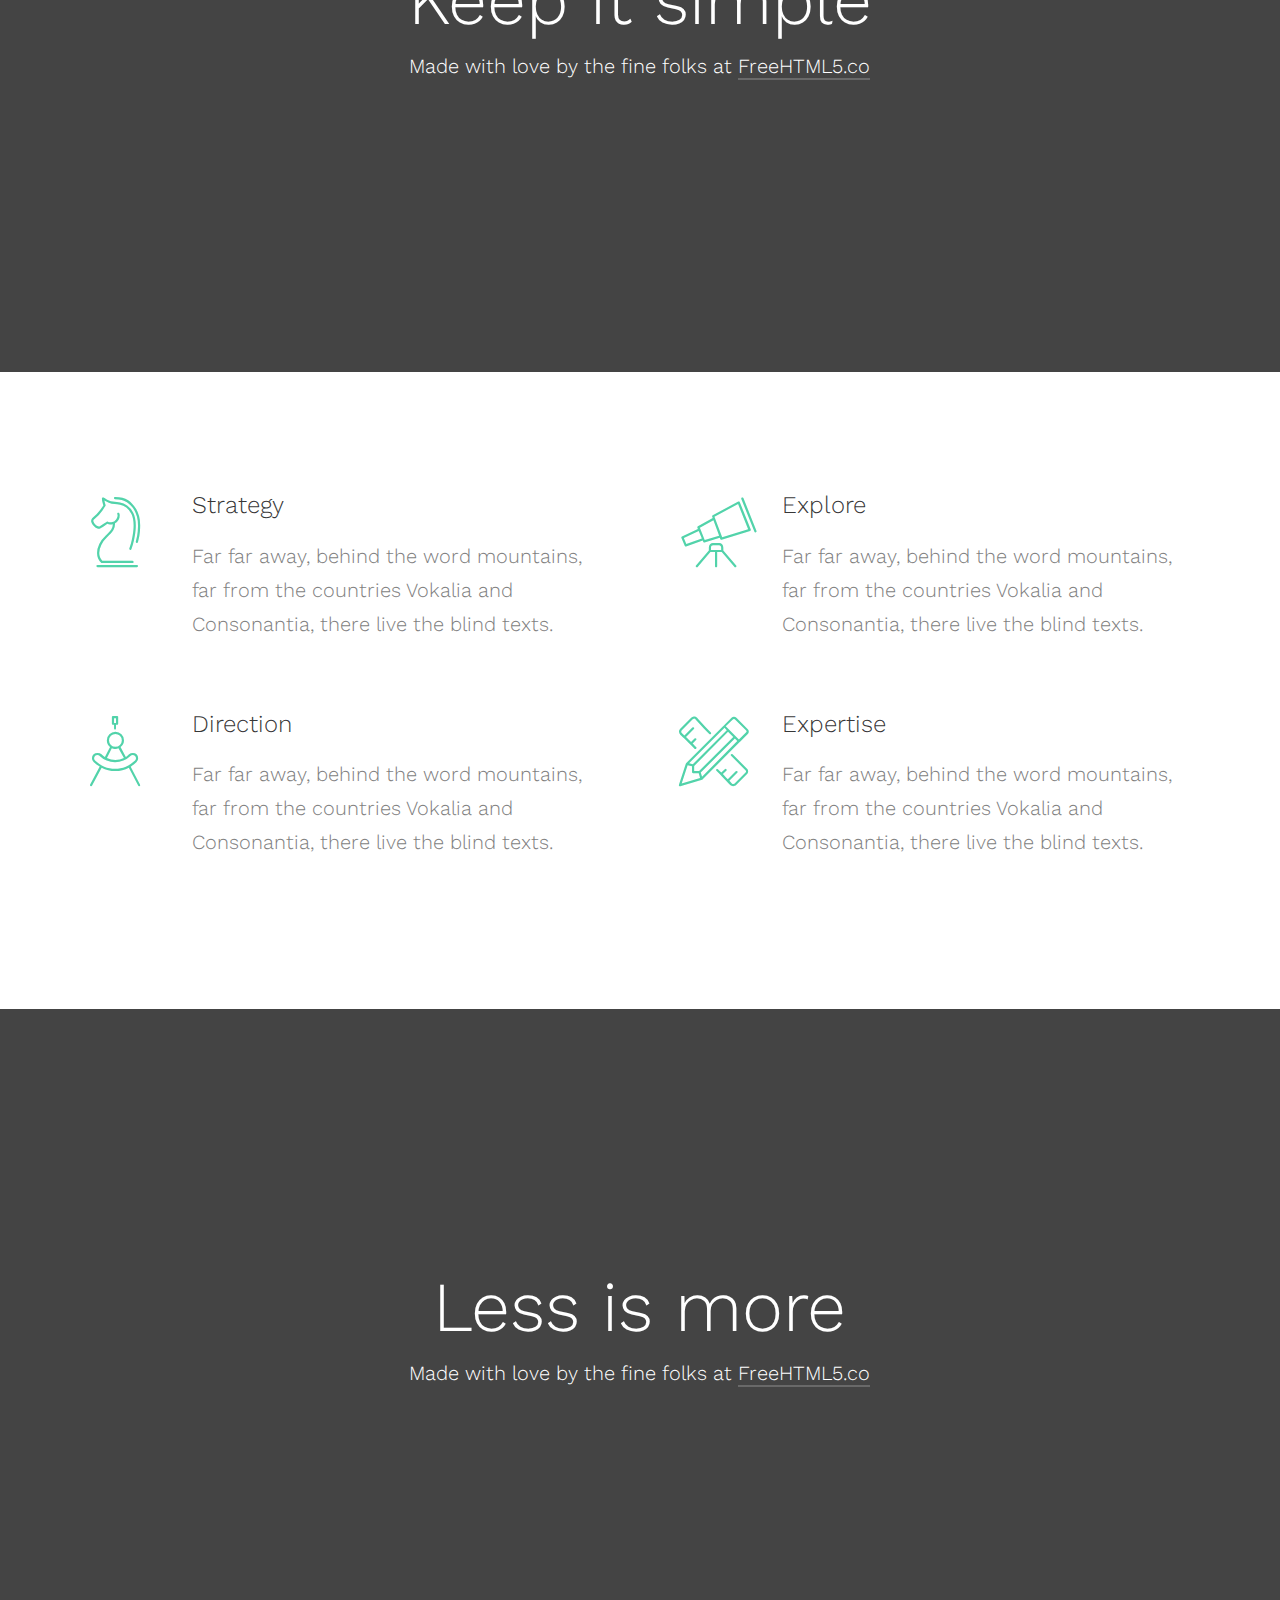
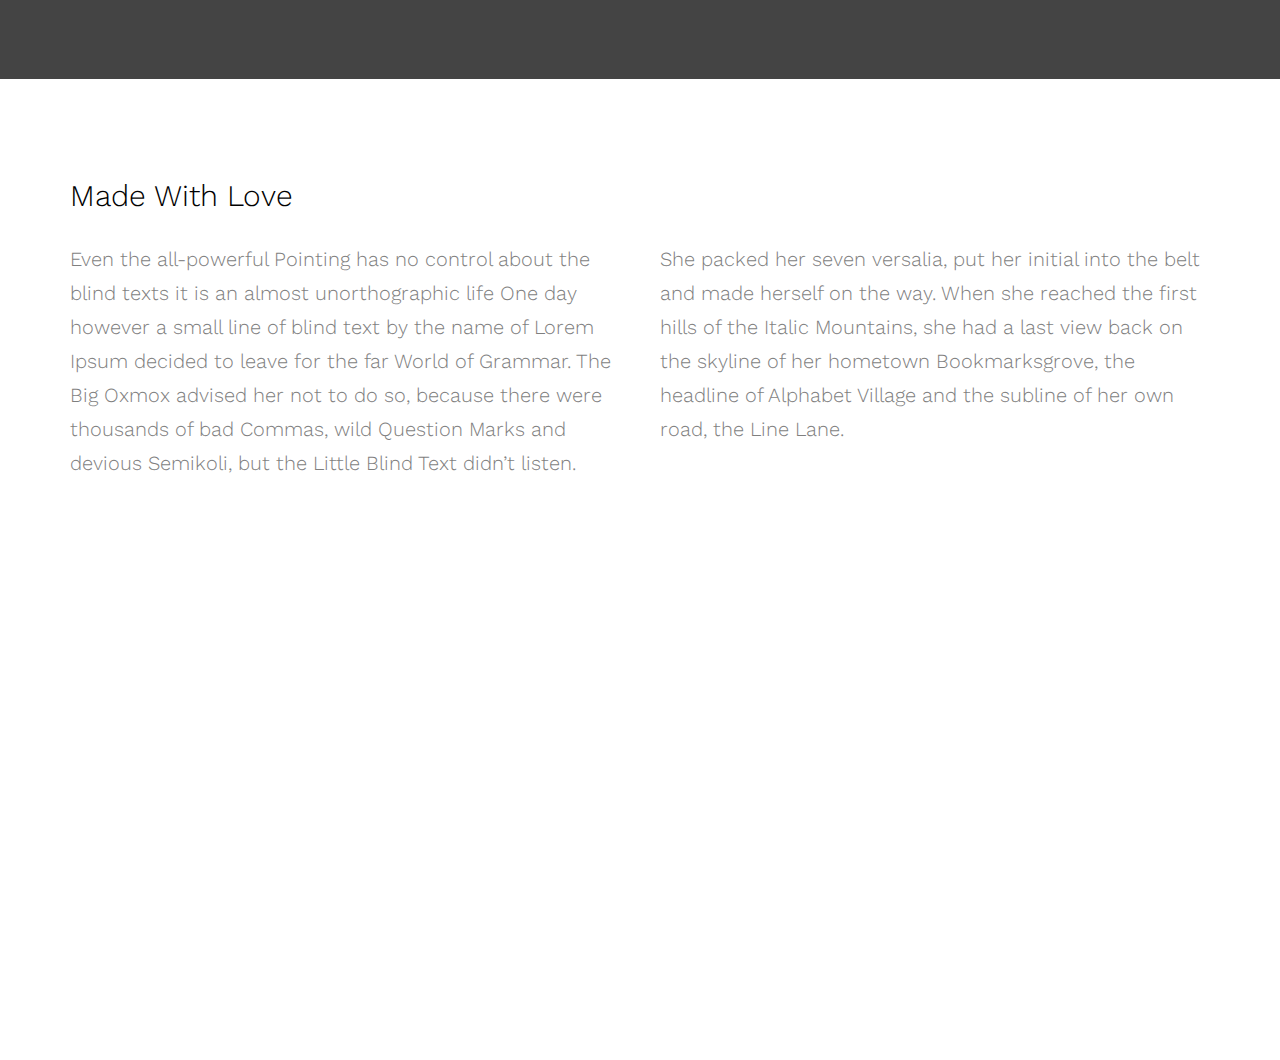
==== commit ff944689: "Subiendo los cambios" ====
--- a/simple/index.html
+++ b/simple/index.html
@@ -59,24 +59,8 @@
     <!-- Animate.css -->
     <link rel="stylesheet" href="css/animate.css" />
 
-<<<<<<< HEAD
-	</head>
-	<body>
-	
-	<div id="fh5co-wrap">
-		<header id="fh5co-header">
-			<div class="container">
-				<nav class="fh5co-main-nav">
-					<ul>
-						<li class="fh5co-active"><a href="index.html"><span>Home</span></a></li>
-						<li><a href="services.html"><span>Services</span></a></li>
-						<li><a href="about.html"><span>Prioridades de estandarización</span></a></li>
-						<li><a href="contact.html"><span>Contact</span></a></li>
-					</ul>
-				</nav>
-			</div>
-		</header>
-=======
+
+
     <!-- Magnific Popup -->
     <link rel="stylesheet" href="css/magnific-popup.css" />
     <!-- Bootstrap  -->
@@ -85,7 +69,7 @@
     <link rel="stylesheet" href="css/icomoon.css" />
     <!-- Theme style  -->
     <link rel="stylesheet" href="css/style.css" />
->>>>>>> origin/kevin
+
 
     <!-- Modernizr JS -->
     <script src="js/modernizr-2.6.2.min.js"></script>
@@ -107,7 +91,7 @@
                 <a href="services.html"><span>Áreas de Estandarización</span></a>
               </li>
               <li>
-                <a href="about.html"><span>About</span></a>
+                <a href="about.html"><span>Estandarización</span></a>
               </li>
              
               <li>
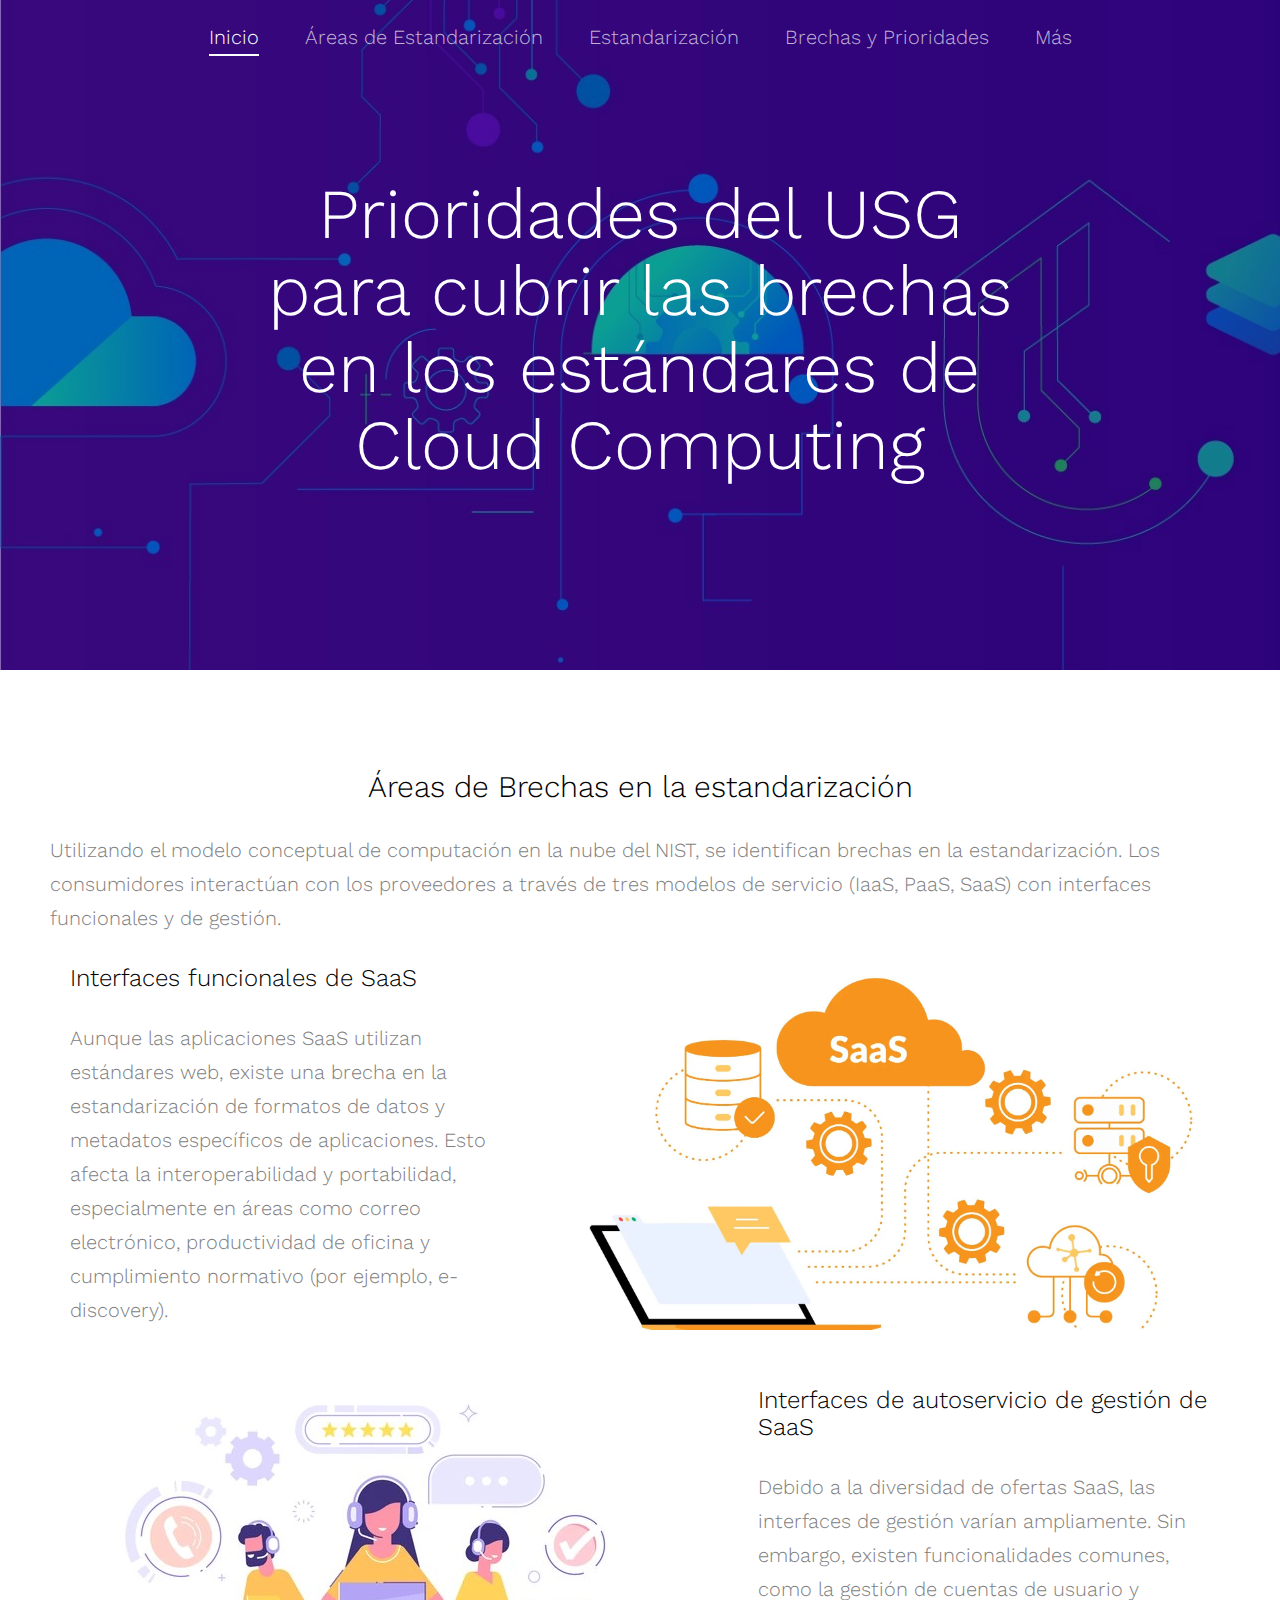
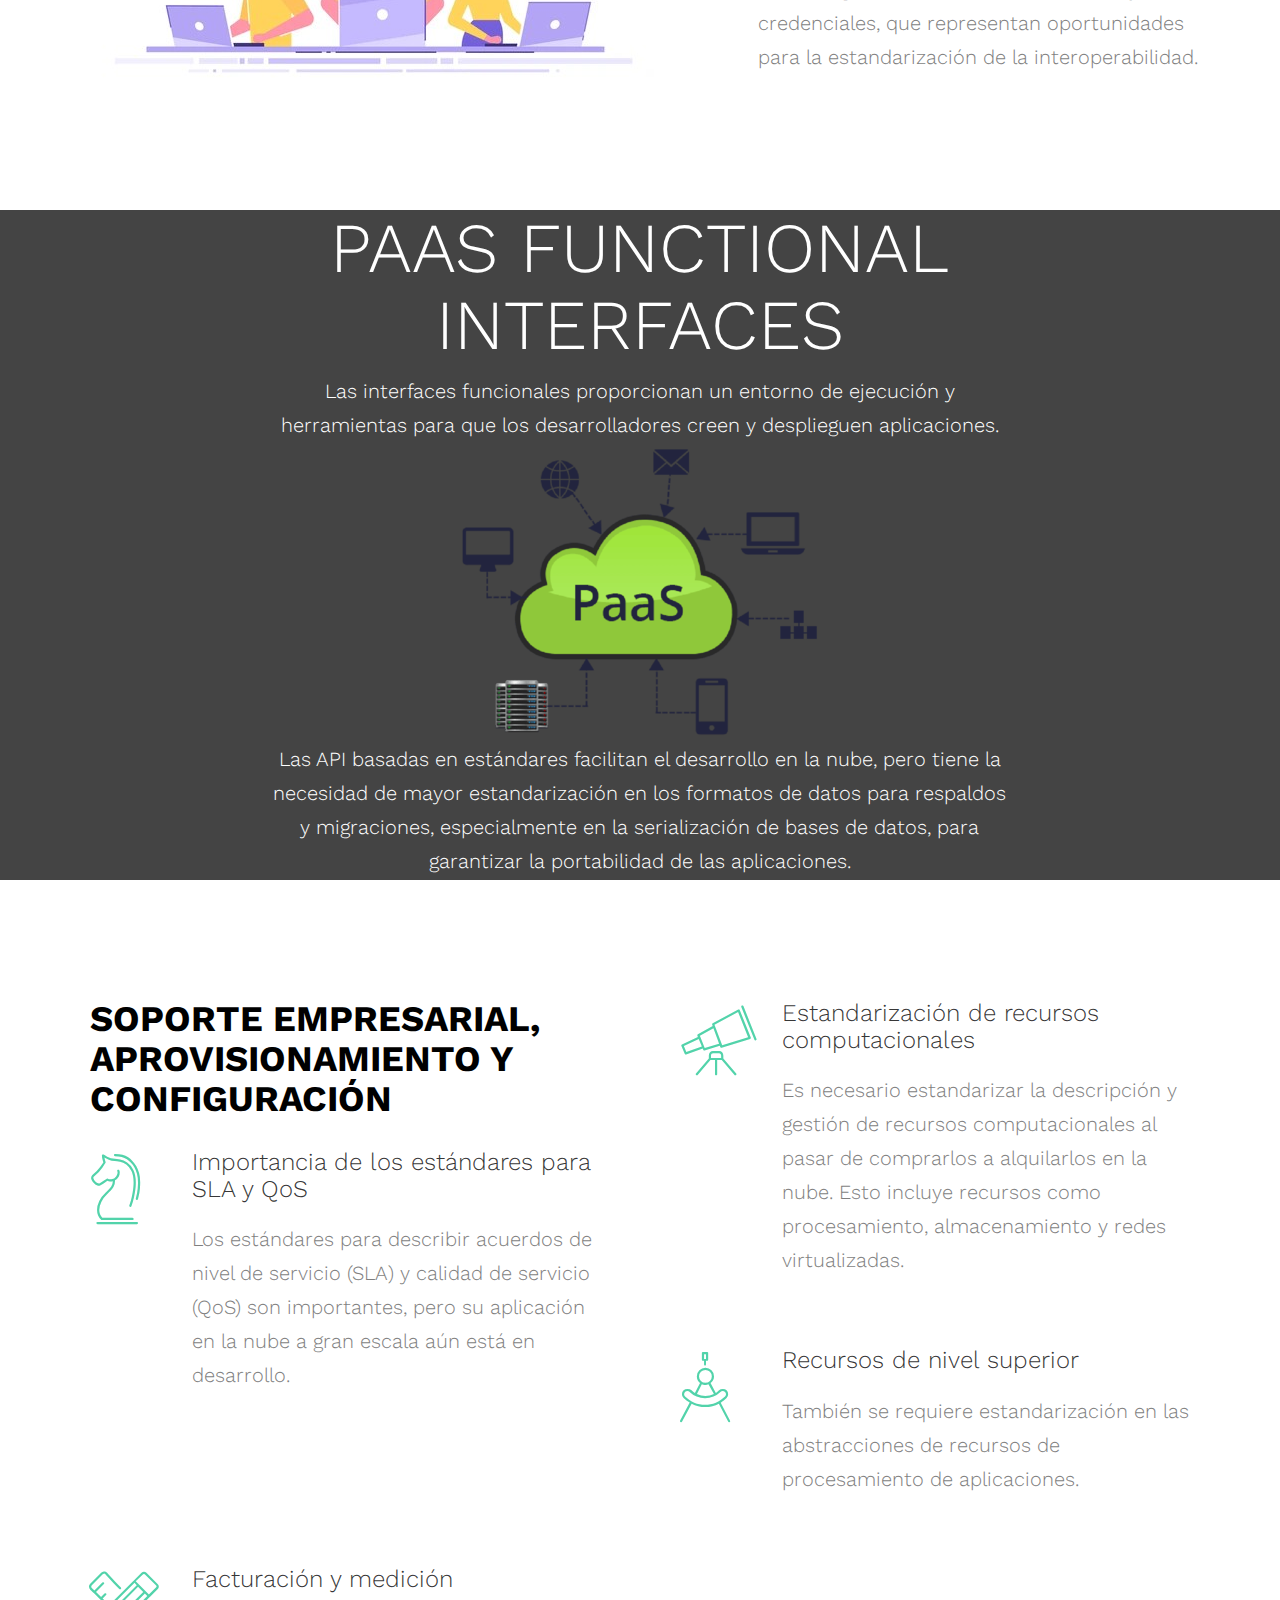
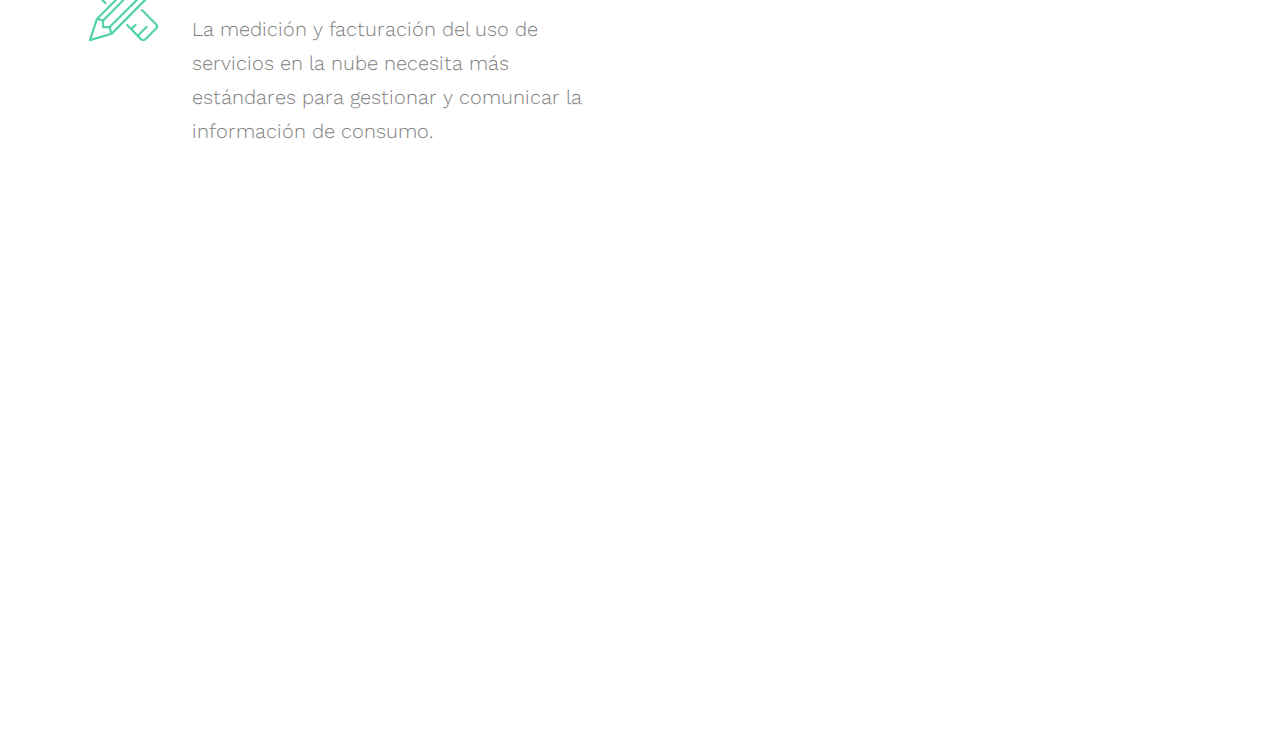
==== commit b1d9d187: "Page web complete" ====
--- a/simple/index.html
+++ b/simple/index.html
@@ -9,7 +9,7 @@
     <meta charset="utf-8" />
     <meta http-equiv="X-UA-Compatible" content="IE=edge" />
     <title>
-      Simple &mdash; Free HTML5 Bootstrap Website Template by FreeHTML5.co
+      Prioridades para cubrir las brechas en los estándares
     </title>
     <meta name="viewport" content="width=device-width, initial-scale=1" />
     <meta
@@ -107,7 +107,7 @@
 
       <div
         class="fh5co-hero"
-        style="background-image: url(images/hero_1.jpg)"
+        style="background-image: url(images/cloudcombg1.png)"
         data-stellar-background-ratio="0.5"
       >
         <div class="overlay"></div>
@@ -118,12 +118,8 @@
             >
               <div class="fh5co-intro fh5co-table-cell">
                 <h1 class="text-center">
-                  Make simple and functional templates
+                  Prioridades del USG para cubrir las brechas en los estándares de Cloud Computing
                 </h1>
-                <p>
-                  Made with love by the fine folks at
-                  <a href="http://freehtml5.co">FreeHTML5.co</a>
-                </p>
               </div>
             </div>
           </div>
@@ -131,25 +127,57 @@
       </div>
       <div class="fh5co-section">
         <div class="container">
+
+          <div class="row">
+            <div>
+              <h2  class="text-center">Áreas de Brechas en la estandarización</h2>
+              <p>
+                Utilizando el modelo conceptual de computación en la nube del NIST, se identifican 
+                brechas en la estandarización. Los consumidores interactúan con los proveedores a través 
+                de tres modelos de servicio (IaaS, PaaS, SaaS) con interfaces funcionales y de gestión.
+              </p>
+            </div>
+          </div>
+
           <div class="row">
             <div class="col-md-5">
-              <h2>Creative Design</h2>
-              <p>
-                Even the all-powerful Pointing has no control about the blind
-                texts it is an almost unorthographic life One day however a
-                small line of blind text by the name of Lorem Ipsum decided to
-                leave for the far World of Grammar. The Big Oxmox advised her
-                not to do so, because there were thousands of bad Commas, wild
-                Question Marks and devious Semikoli, but the Little Blind Text
-                didn’t listen.
+              <h3>Interfaces funcionales de SaaS</h3>
+              <p class="">
+                Aunque las aplicaciones SaaS utilizan estándares web, existe una brecha en 
+                la estandarización de formatos de datos y metadatos específicos de aplicaciones. 
+                Esto afecta la interoperabilidad y portabilidad, especialmente en áreas como 
+                correo electrónico, productividad de oficina y cumplimiento normativo 
+                (por ejemplo, e-discovery).
               </p>
             </div>
+
             <div class="col-md-7">
               <img
-                src="images/hero_1.jpg"
+                src="images/saas911.png"
                 alt="Free HTML5 by FreeHTML5.co"
                 class="img-responsive"
               />
+            </div>
+          </div>
+
+          <div class="row">
+            <div class="col-md-7">
+              <img
+                src="images/saas912.png"
+                alt="Free HTML5 by FreeHTML5.co"
+                class="img-responsive"
+              />
+            </div>
+
+            <div class="col-md-5">
+              <p></p>
+              <p></p>
+              <h3>Interfaces de autoservicio de gestión de SaaS</h3>
+              <p>
+                Debido a la diversidad de ofertas SaaS, las interfaces de gestión varían ampliamente. 
+                Sin embargo, existen funcionalidades comunes, como la gestión de cuentas de usuario y 
+                credenciales, que representan oportunidades para la estandarización de la interoperabilidad.
+              </p>
             </div>
           </div>
         </div>
@@ -167,10 +195,11 @@
               class="col-md-8 col-md-offset-2 col-sm-12 col-sm-offset-0 col-xs-12 col-xs-offset-0 text-center fh5co-table"
             >
               <div class="fh5co-intro fh5co-table-cell">
-                <h1 class="text-center">Keep it simple</h1>
+                <h1 class="text-center">PAAS FUNCTIONAL INTERFACES </h1>
                 <p>
-                  Made with love by the fine folks at
-                  <a href="http://freehtml5.co">FreeHTML5.co</a>
+                  Las interfaces funcionales proporcionan un entorno de ejecución y herramientas para que los desarrolladores creen y desplieguen aplicaciones.
+                  <img src="images/PaaS.png" alt=""> <br>
+                  Las API basadas en estándares facilitan el desarrollo en la nube, pero tiene la necesidad de mayor estandarización en los formatos de datos para respaldos y migraciones, especialmente en la serialización de bases de datos, para garantizar la portabilidad de las aplicaciones.
                 </p>
               </div>
             </div>
@@ -186,16 +215,16 @@
                 class="fh5co-feature animate-box"
                 data-animate-effect="fadeInLeft"
               >
+              <h1><strong>SOPORTE EMPRESARIAL, APROVISIONAMIENTO Y CONFIGURACIÓN</strong></h1>
+
+
                 <div class="fh5co-icon">
                   <i class="icon-strategy"></i>
                 </div>
                 <div class="fh5co-text">
-                  <h3>Strategy</h3>
+                  <h3>Importancia de los estándares para SLA y QoS</h3>
                   <p>
-                    Far far away, behind the word mountains, far from the
-                    countries Vokalia and Consonantia, there live the blind
-                    texts.
-                  </p>
+                    Los estándares para describir acuerdos de nivel de servicio (SLA) y calidad de servicio (QoS) son importantes, pero su aplicación en la nube a gran escala aún está en desarrollo.                  </p>
                 </div>
               </div>
             </div>
@@ -208,11 +237,10 @@
                   <i class="icon-telescope"></i>
                 </div>
                 <div class="fh5co-text">
-                  <h3>Explore</h3>
+                  <h3>Estandarización de recursos computacionales</h3>
                   <p>
-                    Far far away, behind the word mountains, far from the
-                    countries Vokalia and Consonantia, there live the blind
-                    texts.
+                    Es necesario estandarizar la descripción y gestión de recursos computacionales al pasar de comprarlos a alquilarlos en la nube.
+                    Esto incluye recursos como procesamiento, almacenamiento y redes virtualizadas.
                   </p>
                 </div>
               </div>
@@ -227,11 +255,9 @@
                   <i class="icon-circle-compass"></i>
                 </div>
                 <div class="fh5co-text">
-                  <h3>Direction</h3>
+                  <h3>Recursos de nivel superior</h3>
                   <p>
-                    Far far away, behind the word mountains, far from the
-                    countries Vokalia and Consonantia, there live the blind
-                    texts.
+                    También se requiere estandarización en las abstracciones de recursos de procesamiento de aplicaciones.
                   </p>
                 </div>
               </div>
@@ -245,11 +271,9 @@
                   <i class="icon-tools"></i>
                 </div>
                 <div class="fh5co-text">
-                  <h3>Expertise</h3>
+                  <h3>Facturación y medición</h3>
                   <p>
-                    Far far away, behind the word mountains, far from the
-                    countries Vokalia and Consonantia, there live the blind
-                    texts.
+                    La medición y facturación del uso de servicios en la nube necesita más estándares para gestionar y comunicar la información de consumo.
                   </p>
                 </div>
               </div>
@@ -258,62 +282,7 @@
         </div>
       </div>
 
-      <div
-        class="fh5co-parallax"
-        style="background-image: url(images/hero_3.jpg)"
-        data-stellar-background-ratio="0.5"
-      >
-        <div class="overlay"></div>
-        <div class="container">
-          <div class="row">
-            <div
-              class="col-md-8 col-md-offset-2 col-sm-12 col-sm-offset-0 col-xs-12 col-xs-offset-0 text-center fh5co-table"
-            >
-              <div class="fh5co-intro fh5co-table-cell">
-                <h1 class="text-center">Less is more</h1>
-                <p>
-                  Made with love by the fine folks at
-                  <a href="http://freehtml5.co">FreeHTML5.co</a>
-                </p>
-              </div>
-            </div>
-          </div>
-        </div>
-      </div>
-
-      <div class="fh5co-section">
-        <div class="container">
-          <div class="row">
-            <div class="col-md-12">
-              <div class="row">
-                <div class="col-md-6">
-                  <h2>Made With Love</h2>
-                </div>
-              </div>
-            </div>
-            <div class="col-md-6">
-              <p>
-                Even the all-powerful Pointing has no control about the blind
-                texts it is an almost unorthographic life One day however a
-                small line of blind text by the name of Lorem Ipsum decided to
-                leave for the far World of Grammar. The Big Oxmox advised her
-                not to do so, because there were thousands of bad Commas, wild
-                Question Marks and devious Semikoli, but the Little Blind Text
-                didn’t listen.
-              </p>
-            </div>
-            <div class="col-md-6">
-              <p>
-                She packed her seven versalia, put her initial into the belt and
-                made herself on the way. When she reached the first hills of the
-                Italic Mountains, she had a last view back on the skyline of her
-                hometown Bookmarksgrove, the headline of Alphabet Village and
-                the subline of her own road, the Line Lane.
-              </p>
-            </div>
-          </div>
-        </div>
-      </div>
+
     </div>
     <!-- END fh5co-wrap -->
 
